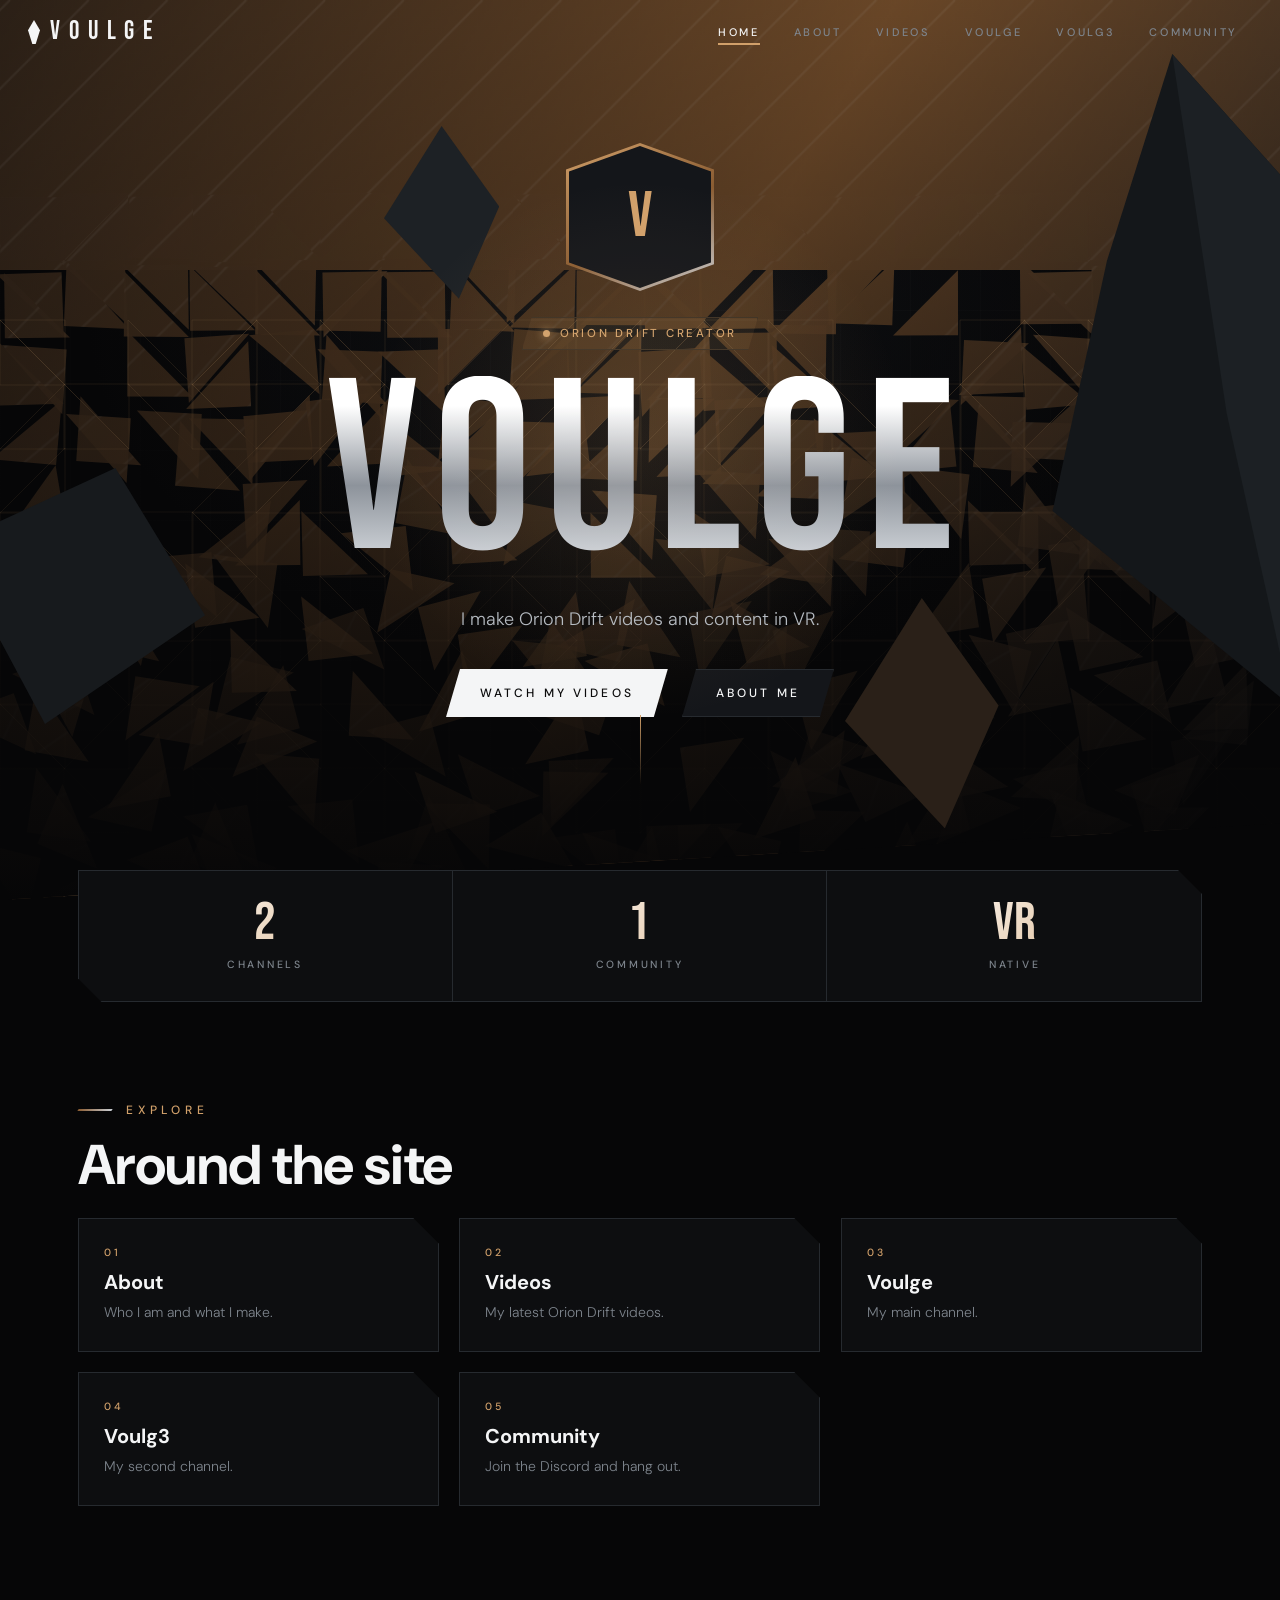
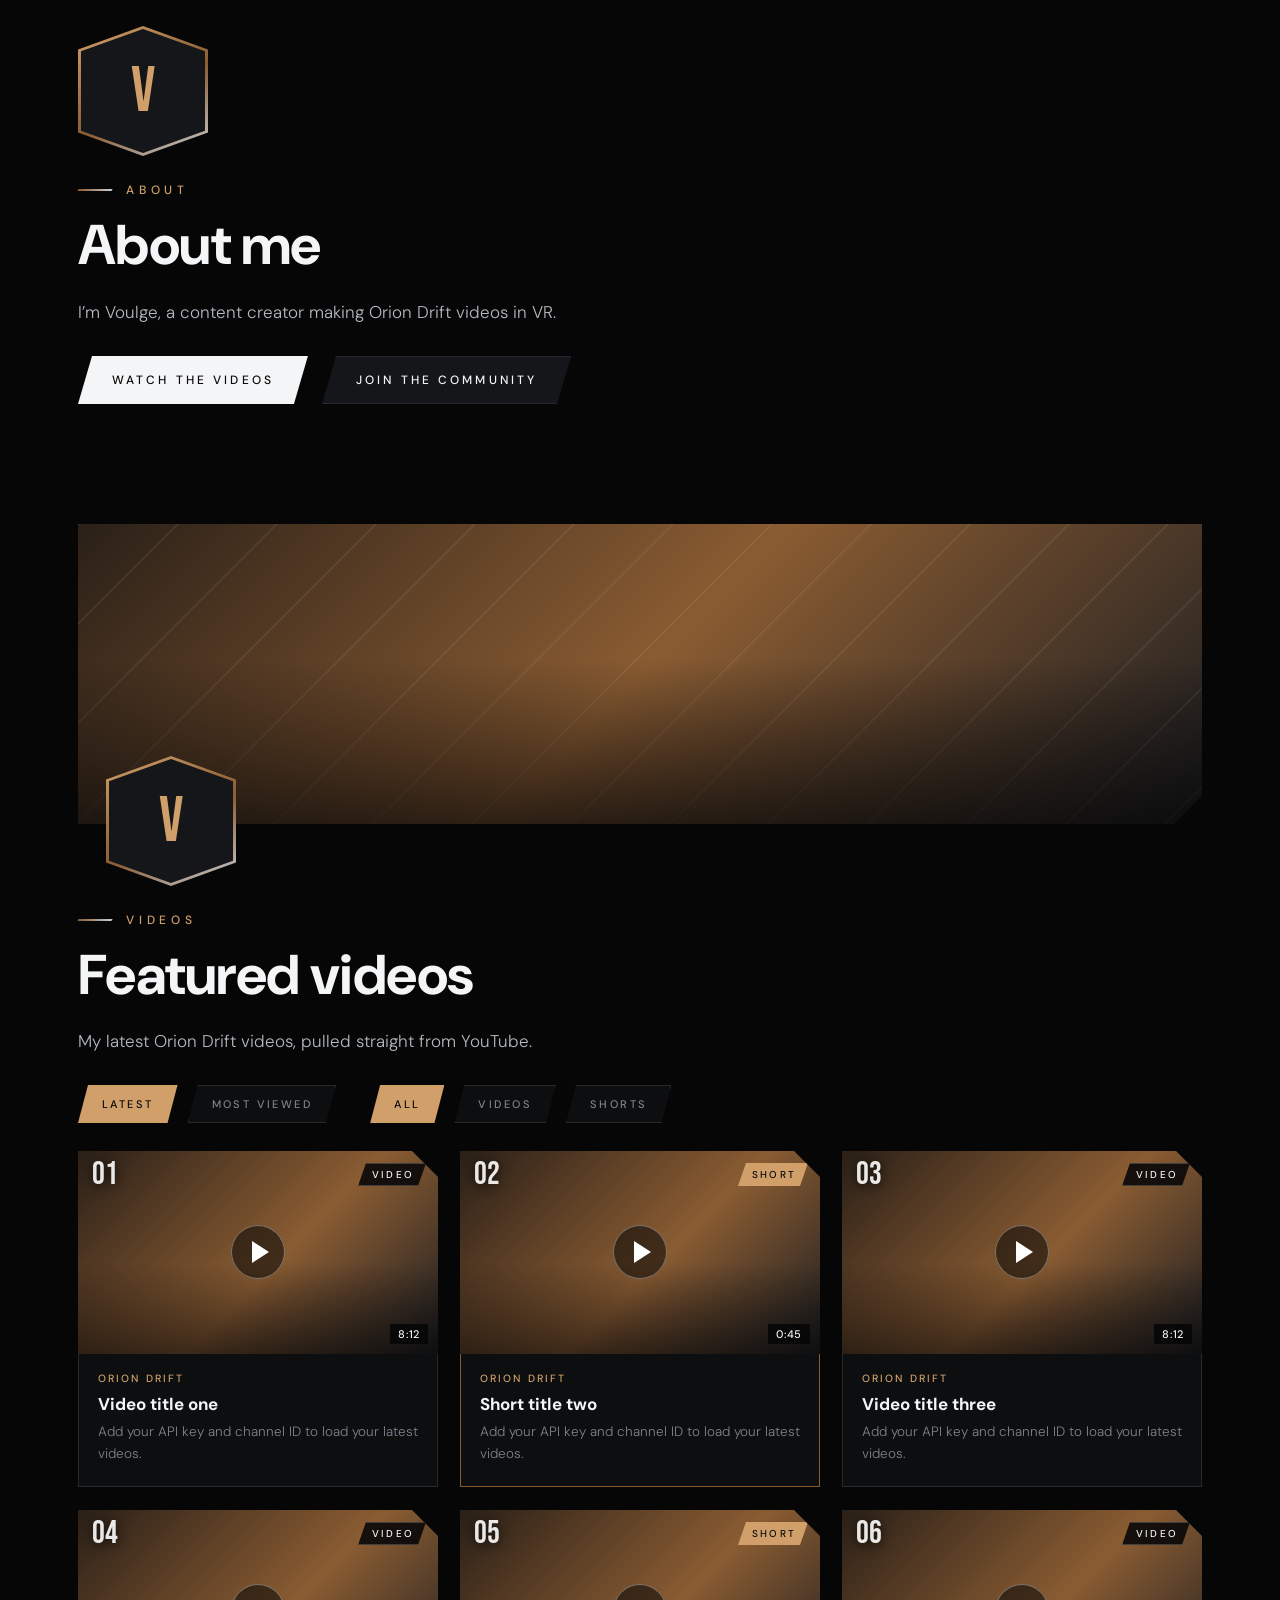
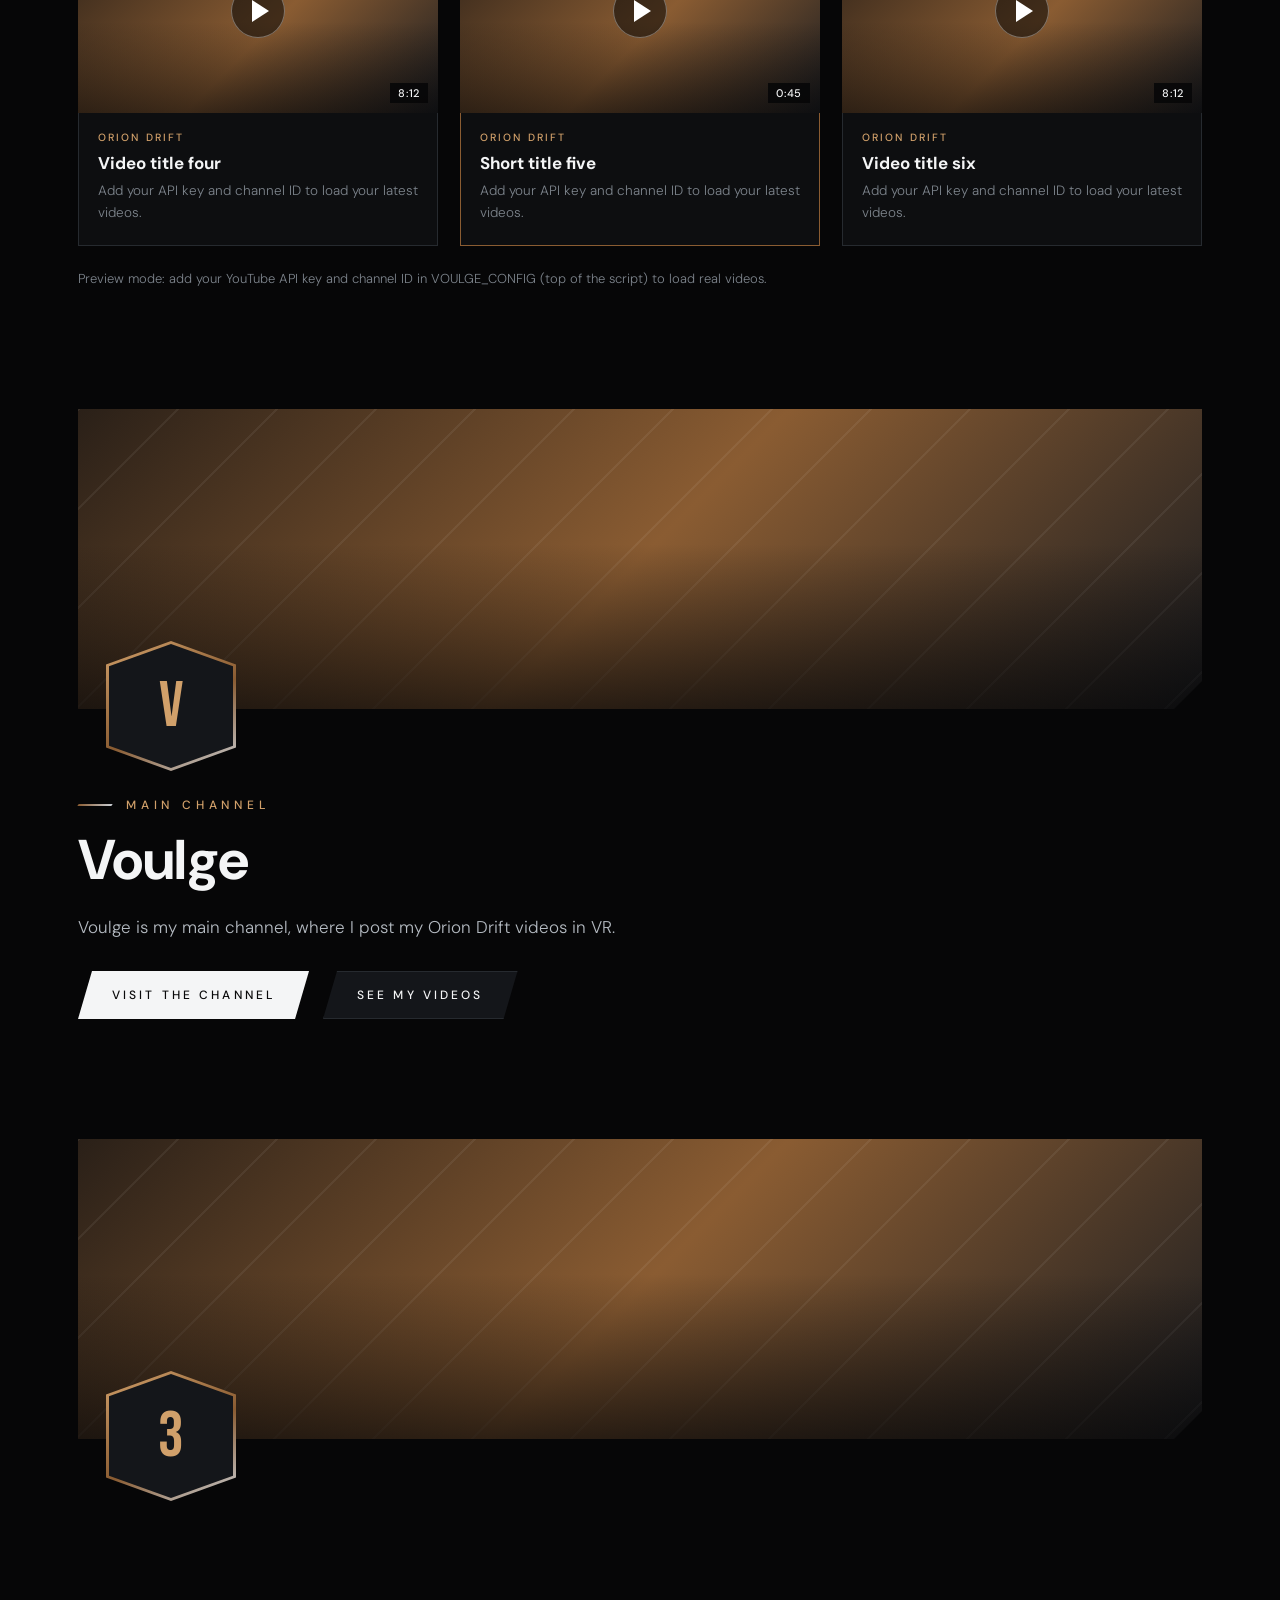
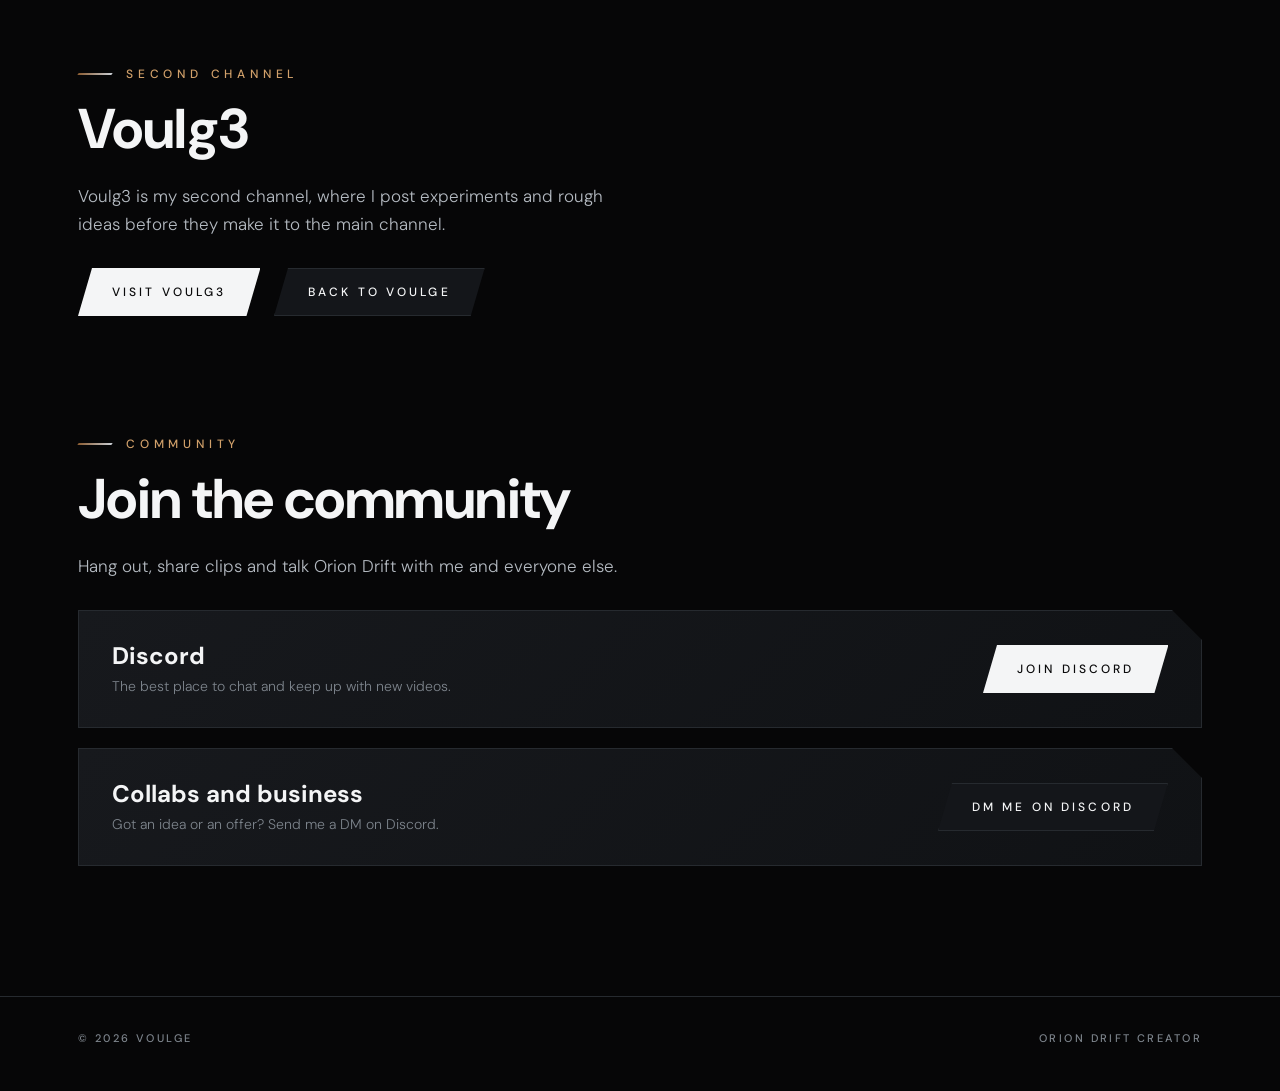
==== index.html @ fe5c870f "Update CSS and JS file versions in index.html" ====
<!DOCTYPE html>
<html lang="en">
<head>
<meta charset="utf-8">
<meta name="viewport" content="width=device-width, initial-scale=1, viewport-fit=cover">
<title>VOULGE</title>
<link rel="icon" type="image/png" href="assets/favicon.png">
<link rel="apple-touch-icon" href="assets/favicon.png">
<meta name="color-scheme" content="dark">
<script>document.documentElement.className+=" js";setTimeout(function(){if(!window.VOULGE_READY)document.documentElement.className=document.documentElement.className.replace(" js","")},2500)</script>
<link rel="preconnect" href="https://fonts.googleapis.com">
<link rel="stylesheet" href="https://fonts.googleapis.com/css2?family=Bebas+Neue&family=DM+Sans:wght@300;400;500;700&display=swap">
<link rel="stylesheet" href="style.css?v=5">
</head>
<body>
<div id="glow"></div><div id="prog"></div>
<header id="hd">
  <a class="logo" href="#home"><svg viewBox="0 0 14 28"><path d="M7 0 14 12 9 28H5L0 12Z" fill="#f4f5f6"/></svg>VOULGE</a>
  <nav id="nv"><a href="#home">Home</a><a href="#about">About</a><a href="#videos">Videos</a><a href="#voulge">Voulge</a><a href="#voulg3">Voulg3</a><a href="#community">Community</a></nav>
  <button class="mb" id="mn" aria-label="Menu"><i></i><i></i><i></i></button>
</header>

<main>

<!-- 1. HOME -->
<div class="page" id="home">
<section class="hero">
  <div class="bn" id="bn"><canvas id="bnc"></canvas></div>
  <div class="shard sa" data-p="-.35"><svg data-m="22" viewBox="0 0 400 600"><path d="M230 0 400 190 340 600 120 420 170 190Z" fill="#14171a"/><path d="M230 0 400 190 340 600 280 330Z" fill="#1c2024"/></svg></div>
  <div class="shard sb" data-p=".3"><svg data-m="-30" viewBox="0 0 400 400"><path d="M0 120 260 0 400 230 150 400Z" fill="#171a1d"/></svg></div>
  <div class="shard sc2" data-p="-.55"><svg data-m="40" viewBox="0 0 200 300"><path d="M100 0 200 140 130 300 0 160Z" fill="#2a2018"/></svg></div>
  <div class="shard sd" data-p=".5"><svg data-m="-16" viewBox="0 0 200 300"><path d="M100 0 200 140 130 300 0 160Z" fill="#1d2125"/></svg></div>
  <div class="wrap hc" id="hc">
    <div class="pfp"><div class="pi"><b>V</b><img alt="Voulge profile picture"></div></div>
    <div class="tag"><i></i>Orion Drift creator</div>
    <h1 aria-label="Voulge"><span>V</span><span>O</span><span>U</span><span>L</span><span>G</span><span>E</span></h1>
    <p class="hs">I make Orion Drift videos and content in VR.</p>
    <div class="cta"><a class="btn mag" href="#videos">Watch my videos</a><a class="btn g mag" href="#about">About me</a></div>
  </div>
  <div class="cue"></div>
</section>

<div class="wrap">
  <div class="stats rv" id="stats">
    <div><b data-count="2">0</b><span>Channels</span></div>
    <div><b data-count="1">0</b><span>Community</span></div>
    <div><b>VR</b><span>Native</span></div>
  </div>
</div>

<section class="s"><div class="wrap">
  <div class="eb rv">Explore</div>
  <h2 class="rv" style="--d:1">Around the site</h2>
  <div class="go">
    <a class="rv" style="--d:0" href="#about"><small>01</small><h3>About</h3><p>Who I am and what I make.</p></a>
    <a class="rv" style="--d:1" href="#videos"><small>02</small><h3>Videos</h3><p>My latest Orion Drift videos.</p></a>
    <a class="rv" style="--d:2" href="#voulge"><small>03</small><h3>Voulge</h3><p>My main channel.</p></a>
    <a class="rv" style="--d:0" href="#voulg3"><small>04</small><h3>Voulg3</h3><p>My second channel.</p></a>
    <a class="rv" style="--d:1" href="#community"><small>05</small><h3>Community</h3><p>Join the Discord and hang out.</p></a>
  </div>
</div></section>
</div>

<!-- 2. ABOUT -->
<div class="page" id="about">
<section class="s"><div class="wrap">
  <div class="pfp sm rv"><div class="pi"><b>V</b><img alt="Voulge profile picture"></div></div>
  <div class="eb rv">About</div>
  <h2 class="rv" style="--d:1">About me</h2>
  <p class="lead rv" style="--d:2">I’m Voulge, a content creator making Orion Drift videos in VR.</p>
  <div class="btns rv" style="--d:3"><a class="btn mag" href="#videos">Watch the videos</a><a class="btn g mag" href="#community">Join the community</a></div>
</div></section>
</div>

<!-- 3. VIDEOS (YouTube API) -->
<div class="page" id="videos">
<section class="s"><div class="wrap">
  <div class="chb rv" data-k="bannerVideos"><img alt="Videos banner"></div>
  <div class="pfp sm chp rv" data-k="pfpVideos"><div class="pi"><b>V</b><img alt="Voulge profile picture"></div></div>
  <div class="eb rv">Videos</div>
  <h2 class="rv" style="--d:1">Featured videos</h2>
  <p class="lead rv" style="--d:2">My latest Orion Drift videos, pulled straight from YouTube.</p>
  <div class="chips rv" style="--d:3">
    <div class="cg"><button class="chip on" data-s="latest">Latest</button><button class="chip" data-s="popular">Most viewed</button></div>
    <div class="cg"><button class="chip on" data-t="all">All</button><button class="chip" data-t="video">Videos</button><button class="chip" data-t="short">Shorts</button></div>
  </div>
  <div class="grid" id="vg"></div>
  <p class="note" id="vn"></p>
</div></section>
</div>

<!-- 4. VOULGE (main channel) -->
<div class="page" id="voulge">
<section class="s"><div class="wrap">
  <div class="chb rv" data-k="bannerVoulge"><img alt="Voulge channel banner"></div>
  <div class="pfp sm chp rv" data-k="pfpVoulge"><div class="pi"><b>V</b><img alt="Voulge profile picture"></div></div>
  <div class="eb rv">Main channel</div>
  <h2 class="rv" style="--d:1">Voulge</h2>
  <p class="lead rv" style="--d:2">Voulge is my main channel, where I post my Orion Drift videos in VR.</p>
  <div class="btns rv" style="--d:3"><a class="btn mag" href="#" target="_blank" rel="noopener">Visit the channel</a><a class="btn g mag" href="#videos">See my videos</a></div>
</div></section>
</div>

<!-- 5. VOULG3 (second channel) -->
<div class="page" id="voulg3">
<section class="s"><div class="wrap">
  <div class="chb rv" data-k="bannerVoulg3"><img alt="Voulg3 channel banner"></div>
  <div class="pfp sm chp rv" data-k="pfpVoulg3"><div class="pi"><b>3</b><img alt="Voulg3 profile picture"></div></div>
  <div class="b3w"><div class="b3" id="b3" aria-hidden="true">VOULG<em>3</em></div></div>
  <div class="eb rv">Second channel</div>
  <h2 class="rv" style="--d:1">Voulg3</h2>
  <p class="lead rv" style="--d:2">Voulg3 is my second channel, where I post experiments and rough ideas before they make it to the main channel.</p>
  <div class="btns rv" style="--d:3"><a class="btn mag" href="#" target="_blank" rel="noopener">Visit Voulg3</a><a class="btn g mag" href="#voulge">Back to Voulge</a></div>
</div></section>
</div>

<!-- 6. COMMUNITY -->
<div class="page" id="community">
<section class="s"><div class="wrap">
  <div class="eb rv">Community</div>
  <h2 class="rv" style="--d:1">Join the community</h2>
  <p class="lead rv" style="--d:2">Hang out, share clips and talk Orion Drift with me and everyone else.</p>
  <div class="dc rv" style="--d:3"><div><h3>Discord</h3><p>The best place to chat and keep up with new videos.</p></div><div class="links"><a class="btn mag" href="#" target="_blank" rel="noopener">Join Discord</a></div></div>
  <div class="dc rv" style="--d:4"><div><h3>Collabs and business</h3><p>Got an idea or an offer? Send me a DM on Discord.</p></div><div class="links"><a class="btn g mag" href="#" target="_blank" rel="noopener">DM me on Discord</a></div></div>
</div></section>
</div>

</main>

<footer><div class="wrap"><span>© 2026 Voulge</span><span>Orion Drift creator</span></div></footer>

<script src="script.js?v=5"></script>
</body>
</html>
---- style.css ----
:root{color-scheme:dark;--bg:#060607;--bg2:#0d0e10;--bg3:#14161a;--line:#262a2f;--ink:#f4f5f6;--dim:#b4bac1;--mute:#7d848c;--br:#d1a06a;--br2:#8a5c32;--sv:#c9ced4;
--h:'Bebas Neue','Impact','Arial Narrow',sans-serif;--b:'DM Sans',system-ui,-apple-system,'Segoe UI',sans-serif;--e:cubic-bezier(.77,0,.18,1);
padding-top:env(safe-area-inset-top,0px);padding-bottom:env(safe-area-inset-bottom,0px);box-sizing:border-box}
*{box-sizing:border-box;margin:0;padding:0}
html{height:100%;scroll-behavior:smooth;scroll-padding-top:70px}
body{background:var(--bg);color:var(--ink);font:300 16px/1.65 var(--b);overflow-x:hidden;min-height:100%}
a{color:inherit;text-decoration:none}
img,canvas{-webkit-user-drag:none;user-select:none;-webkit-user-select:none;-webkit-touch-callout:none}
img{pointer-events:none}
.wrap{max-width:1180px;margin:0 auto;padding:0 28px;position:relative;z-index:2}
#glow{position:fixed;left:0;top:0;width:560px;height:560px;margin:-280px 0 0 -280px;border-radius:50%;background:radial-gradient(circle,rgba(209,160,106,.13),transparent 68%);pointer-events:none;z-index:60;mix-blend-mode:screen}
#prog{position:fixed;top:env(safe-area-inset-top,0px);left:0;right:0;height:3px;z-index:90;background:linear-gradient(90deg,var(--br2),var(--br),var(--sv));transform:scaleX(0);transform-origin:left}
/* header */
header{position:fixed;top:env(safe-area-inset-top,0px);left:0;right:0;z-index:80;height:64px;display:flex;align-items:center;justify-content:space-between;padding:0 28px;transition:background .4s,backdrop-filter .4s,border-color .4s;border-bottom:1px solid transparent}
header.sc{background:rgba(6,6,7,.86);backdrop-filter:blur(14px);border-color:var(--line)}
.logo{font:400 26px var(--h);letter-spacing:.34em;display:flex;align-items:center;gap:10px}
.logo svg{width:12px;height:26px}
nav{display:flex;gap:6px}
nav a{font:500 11px var(--b);letter-spacing:.24em;text-transform:uppercase;color:var(--mute);padding:10px 14px;position:relative;transition:color .3s}
nav a::after{content:"";position:absolute;left:14px;right:14px;bottom:4px;height:2px;background:var(--br);transform:scaleX(0);transform-origin:right;transition:transform .5s var(--e)}
nav a:hover,nav a.on{color:var(--ink)}nav a.on::after,nav a:hover::after{transform:scaleX(1);transform-origin:left}
.mb{display:none;background:none;border:0;width:44px;height:44px;cursor:pointer;position:relative}
.mb i{position:absolute;left:11px;right:11px;height:2px;background:var(--ink)}
.mb i:nth-child(1){top:16px}.mb i:nth-child(2){top:21px}.mb i:nth-child(3){top:26px}
.btn{display:inline-block;font:500 12px var(--b);letter-spacing:.26em;text-transform:uppercase;padding:16px 34px;clip-path:polygon(14px 0,100% 0,calc(100% - 14px) 100%,0 100%);background:var(--ink);color:#0a0a0b;transition:background .35s,transform .2s;will-change:transform}
.btn:hover{background:var(--br)}.btn.g{background:var(--bg3);color:var(--ink);box-shadow:inset 0 0 0 1px var(--line)}.btn.g:hover{background:#23272c}
/* pages */
.page{display:block}
/* reveal */
.rv{transition:opacity .35s ease-out,transform .45s cubic-bezier(.2,.7,.2,1);will-change:transform}
.js .rv{opacity:0}
.rv.dn{transform:translateY(40px) skewY(1deg)}.rv.up{transform:translateY(-40px) skewY(-1deg)}
.rv.in{opacity:1;transform:none;transition-delay:calc(var(--d,0)*.04s)}
/* hero */
.hero{min-height:100vh;display:flex;align-items:center;position:relative;overflow:hidden;padding:110px 0 150px;clip-path:polygon(0 0,100% 0,100% calc(100% - 6vw),0 100%);background:radial-gradient(60% 55% at 50% 35%,#16181c,transparent 72%),var(--bg)}
.hero::before{content:"";position:absolute;inset:-20% 0;background:linear-gradient(rgba(255,255,255,.03) 1px,transparent 1px) 0 0/70px 70px,linear-gradient(90deg,rgba(255,255,255,.03) 1px,transparent 1px) 0 0/70px 70px;-webkit-mask:radial-gradient(70% 70% at 50% 40%,#000,transparent);mask:radial-gradient(70% 70% at 50% 40%,#000,transparent)}
/* banner: shards that break apart and fade toward the bottom */
.bn{position:absolute;inset:0;pointer-events:none;z-index:0}
.bn canvas{width:100%;height:100%;display:block}
.bn::after{content:"";position:absolute;inset:0;background:linear-gradient(rgba(6,6,7,.25),rgba(6,6,7,.55) 55%,var(--bg))}
/* profile picture */
.pfp{width:148px;height:148px;margin:0 auto 26px;padding:3px;background:linear-gradient(150deg,var(--br),var(--br2) 55%,var(--sv));clip-path:polygon(50% 0,100% 18%,100% 82%,50% 100%,0 82%,0 18%)}
.pfp.sm{width:130px;height:130px;margin:0 0 26px}
.pi{width:100%;height:100%;position:relative;display:grid;place-items:center;background:var(--bg3);clip-path:polygon(50% 0,100% 18%,100% 82%,50% 100%,0 82%,0 18%)}
.pi b{font:400 64px var(--h);color:var(--br)}
.pi img{position:absolute;inset:0;width:100%;height:100%;object-fit:cover;display:none}
.pfp.on b{display:none}.pfp.on img{display:block}
.shard{position:absolute;pointer-events:none}.shard svg{width:100%;display:block;will-change:transform;transition:transform .25s ease-out}
.sa{width:34vw;right:-6vw;top:6%}.sb{width:20vw;left:-4vw;top:52%}.sc2{width:12vw;right:22vw;bottom:8%}.sd{width:9vw;left:30vw;top:14%}
.hc{text-align:center}
.tag{display:inline-flex;align-items:center;gap:10px;border:1px solid #3a2f23;background:rgba(209,160,106,.08);color:var(--br);font:500 11.5px var(--b);letter-spacing:.24em;text-transform:uppercase;padding:8px 20px;clip-path:polygon(10px 0,100% 0,calc(100% - 10px) 100%,0 100%);margin-bottom:26px}
.tag i{width:7px;height:7px;background:var(--br);border-radius:50%;box-shadow:0 0 10px var(--br);animation:pl 1.6s infinite}
@keyframes pl{50%{opacity:.35;transform:scale(.6)}}
h1{font:400 clamp(80px,19vw,280px)/.82 var(--h);display:flex;justify-content:center;letter-spacing:.06em;margin-right:-.06em}
h1 span{display:inline-block;background:linear-gradient(180deg,#fff 15%,#8d939b 55%,#dfe3e7);-webkit-background-clip:text;background-clip:text;color:transparent;clip-path:inset(0 0 100% 0);transform:translateY(60px) skewX(-8deg);animation:sl 1.1s var(--e) forwards;cursor:default;transition:filter .3s,translate .4s var(--e)}
h1 span:hover{translate:0 -14px;filter:drop-shadow(0 0 22px rgba(209,160,106,.6))}
h1 span:nth-child(1){animation-delay:.2s}h1 span:nth-child(2){animation-delay:.3s}h1 span:nth-child(3){animation-delay:.4s}h1 span:nth-child(4){animation-delay:.5s}h1 span:nth-child(5){animation-delay:.6s}h1 span:nth-child(6){animation-delay:.7s}
@keyframes sl{to{clip-path:inset(-10% 0 -10% 0);transform:none}}
.hs{color:var(--dim);font-size:18px;max-width:480px;margin:30px auto 34px;opacity:0;animation:fi 1s 1.1s var(--e) forwards}
.cta{display:flex;gap:14px;justify-content:center;flex-wrap:wrap;opacity:0;animation:fi 1s 1.3s var(--e) forwards}
@keyframes fi{to{opacity:1}}
.cue{position:absolute;left:50%;bottom:9vw;width:1px;height:70px;background:linear-gradient(var(--br),transparent);transform-origin:top;animation:cue 2s var(--e) infinite;z-index:3}
@keyframes cue{0%{transform:scaleY(0)}60%{transform:scaleY(1)}100%{transform:scaleY(1);opacity:0}}
/* stats */
.stats{display:grid;grid-template-columns:repeat(3,1fr);margin-top:-30px;background:var(--bg2);box-shadow:inset 0 0 0 1px var(--line);clip-path:polygon(0 0,calc(100% - 24px) 0,100% 24px,100% 100%,24px 100%,0 calc(100% - 24px))}
.stats div{padding:26px 16px;text-align:center;border-right:1px solid var(--line)}.stats div:last-child{border:0}
.stats b{display:block;font:400 54px/1 var(--h);background:linear-gradient(130deg,#fff 20%,var(--br));-webkit-background-clip:text;background-clip:text;color:transparent}
.stats span{font:500 10.5px var(--b);letter-spacing:.26em;text-transform:uppercase;color:var(--mute)}
section.s{padding:100px 0 20px;position:relative}
.eb{font:500 12px var(--b);letter-spacing:.4em;text-transform:uppercase;color:var(--br);display:flex;align-items:center;gap:14px;margin-bottom:16px}
.eb::before{content:"";width:34px;height:2px;background:linear-gradient(90deg,var(--br2),var(--sv));transform:skewX(-35deg)}
h2{font:700 clamp(34px,5vw,56px)/1.1 var(--b);letter-spacing:-.01em;margin-bottom:22px}
.lead{color:var(--dim);max-width:560px;margin-bottom:30px;font-size:17px}
.two{display:grid;grid-template-columns:1fr 1fr;gap:70px;align-items:center}
/* home page cards */
.go{display:grid;grid-template-columns:repeat(3,1fr);gap:20px;margin-top:10px}
.go a{display:block;padding:28px 26px;background:var(--bg2);box-shadow:inset 0 0 0 1px var(--line);clip-path:polygon(0 0,calc(100% - 26px) 0,100% 26px,100% 100%,0 100%);transition:box-shadow .4s,background .4s,transform .3s var(--e)}
.go a:hover{box-shadow:inset 0 0 0 1px var(--br2);background:var(--bg3);transform:translateY(-4px)}
.go h3{font:700 20px var(--b);margin-bottom:6px}.go p{font-size:14px;color:var(--mute)}
.go small{display:block;font:500 10.5px var(--b);letter-spacing:.24em;text-transform:uppercase;color:var(--br);margin-bottom:10px}
/* videos (YouTube) */
.chips{display:flex;gap:14px 34px;flex-wrap:wrap;margin-bottom:28px}
.cg{display:flex;gap:10px;flex-wrap:wrap}
.chip{font:500 11px var(--b);letter-spacing:.22em;text-transform:uppercase;padding:12px 24px;border:0;cursor:pointer;background:var(--bg2);color:var(--mute);box-shadow:inset 0 0 0 1px var(--line);clip-path:polygon(10px 0,100% 0,calc(100% - 10px) 100%,0 100%);transition:background .3s,color .3s}
.chip:hover{color:var(--ink)}.chip.on{background:var(--br);color:#0a0a0b;box-shadow:none}
.grid{display:grid;grid-template-columns:repeat(3,1fr);gap:22px}
.card{display:block;position:relative;background:var(--bg2);box-shadow:inset 0 0 0 1px var(--line);clip-path:polygon(0 0,calc(100% - 26px) 0,100% 26px,100% 100%,0 100%);transition:box-shadow .4s,transform .25s ease-out;will-change:transform}
.card::before{content:"";position:absolute;inset:0;z-index:2;pointer-events:none;opacity:0;transition:opacity .3s;background:radial-gradient(circle at var(--mx,50%) var(--my,50%),rgba(209,160,106,.16),transparent 55%)}
.card:hover{box-shadow:inset 0 0 0 1px var(--br2)}.card:hover::before{opacity:1}
.rk{position:absolute;top:8px;left:14px;z-index:3;font:400 32px/1 var(--h);color:rgba(255,255,255,.9);text-shadow:0 2px 12px rgba(0,0,0,.8)}
.th{position:relative;aspect-ratio:16/9;overflow:hidden;background:linear-gradient(135deg,#2a2018,#8a5c32 55%,#1a1c20)}
.th img{position:absolute;inset:0;width:100%;height:100%;object-fit:cover;transition:transform .6s var(--e)}
.card:hover .th img{transform:scale(1.06)}
.card.sh{box-shadow:inset 0 0 0 1px var(--br2)}
.th::after{content:"";position:absolute;inset:0;background:linear-gradient(transparent 55%,rgba(6,6,7,.6));pointer-events:none}
.tp{position:absolute;right:12px;top:12px;z-index:3;font:500 10px var(--b);letter-spacing:.22em;text-transform:uppercase;padding:5px 12px 5px 14px;clip-path:polygon(8px 0,100% 0,calc(100% - 8px) 100%,0 100%)}
.tp.v{background:rgba(6,6,7,.88);color:var(--ink);box-shadow:inset 0 0 0 1px rgba(255,255,255,.2)}
.tp.s{background:var(--br);color:#0a0a0b}
.pl2{z-index:2;position:absolute;left:50%;top:50%;width:54px;height:54px;margin:-27px 0 0 -27px;border-radius:50%;background:rgba(6,6,7,.55);box-shadow:inset 0 0 0 1px rgba(255,255,255,.35);transition:background .3s,transform .3s}
.pl2::after{content:"";position:absolute;left:21px;top:16px;border:11px solid transparent;border-left:17px solid #fff;border-right:0}
.card:hover .pl2{background:var(--br);transform:scale(1.1)}
.du{position:absolute;right:10px;bottom:10px;z-index:3;background:rgba(6,6,7,.88);font:500 11px var(--b);letter-spacing:.06em;padding:3px 8px}
.cb{padding:18px 20px 22px}
.nt{display:block;font:500 10.5px var(--b);letter-spacing:.2em;text-transform:uppercase;color:var(--br);margin-bottom:8px}
.cb h3{font:700 17px/1.3 var(--b);margin-bottom:6px;display:-webkit-box;-webkit-line-clamp:2;-webkit-box-orient:vertical;overflow:hidden}
.cb p{font-size:13.5px;color:var(--mute);display:-webkit-box;-webkit-line-clamp:2;-webkit-box-orient:vertical;overflow:hidden}
.note{margin-top:22px;color:var(--mute);font-size:13px}
/* channel page banners + profile pictures */
.chb{position:relative;height:clamp(150px,26vw,300px);overflow:hidden;background:linear-gradient(135deg,#2a2018,#8a5c32 50%,#1a1c20);clip-path:polygon(0 0,100% 0,100% calc(100% - 28px),calc(100% - 28px) 100%,0 100%)}
.chb::before{content:"";position:absolute;inset:0;background:repeating-linear-gradient(135deg,rgba(255,255,255,.06) 0 2px,transparent 2px 70px)}
.chb img{position:absolute;inset:0;width:100%;height:100%;object-fit:cover;display:none}
.chb.on img{display:block}.chb.on::before{display:none}
.chb::after{content:"";position:absolute;inset:0;background:linear-gradient(transparent 45%,rgba(6,6,7,.7))}
.pfp.chp{margin:-68px 0 26px 28px;position:relative;z-index:3}
/* voulg3 */
.b3w{overflow:hidden;margin:-6px 0 4px}
.b3{font:400 clamp(70px,13vw,190px)/.85 var(--h);color:rgba(244,245,246,.12);-webkit-text-stroke:2px #c9ced4;white-space:nowrap;will-change:transform}
.b3 em{font-style:normal;color:var(--br);-webkit-text-stroke:0}
.btns{display:flex;gap:14px;flex-wrap:wrap}
/* community */
.dc{display:flex;align-items:center;justify-content:space-between;gap:20px;flex-wrap:wrap;padding:30px 34px;background:linear-gradient(135deg,#17191d,#101215);box-shadow:inset 0 0 0 1px var(--line);clip-path:polygon(0 0,calc(100% - 30px) 0,100% 30px,100% 100%,0 100%);margin-top:20px}
.dc h3{font:700 24px var(--b);margin-bottom:4px}.dc p{color:var(--mute);font-size:14px}
.links{display:flex;gap:14px;flex-wrap:wrap}
footer{margin-top:110px;border-top:1px solid var(--line);padding:34px 0 46px;color:var(--mute);font:500 11px var(--b);letter-spacing:.22em;text-transform:uppercase}
footer .wrap{display:flex;justify-content:space-between;gap:14px;flex-wrap:wrap}
@media(max-width:860px){
  .mb{display:block}
  nav{display:none;position:fixed;top:calc(64px + env(safe-area-inset-top,0px));left:0;right:0;flex-direction:column;gap:0;background:rgba(6,6,7,.96);backdrop-filter:blur(14px);padding:10px 20px 20px;border-bottom:1px solid var(--line)}
  nav.open{display:flex}
  nav a{padding:14px 8px;font-size:12px}nav a::after{display:none}
  .two,.grid,.go{grid-template-columns:1fr}.stats{grid-template-columns:1fr}.stats div{border-right:0;border-bottom:1px solid var(--line)}.cue{display:none}#glow{display:none}.pfp{width:120px;height:120px}}
@media(prefers-reduced-motion:reduce){*{animation:none!important;transition:none!important}h1 span,.hs,.cta,.rv{opacity:1!important;clip-path:none!important;transform:none!important}}
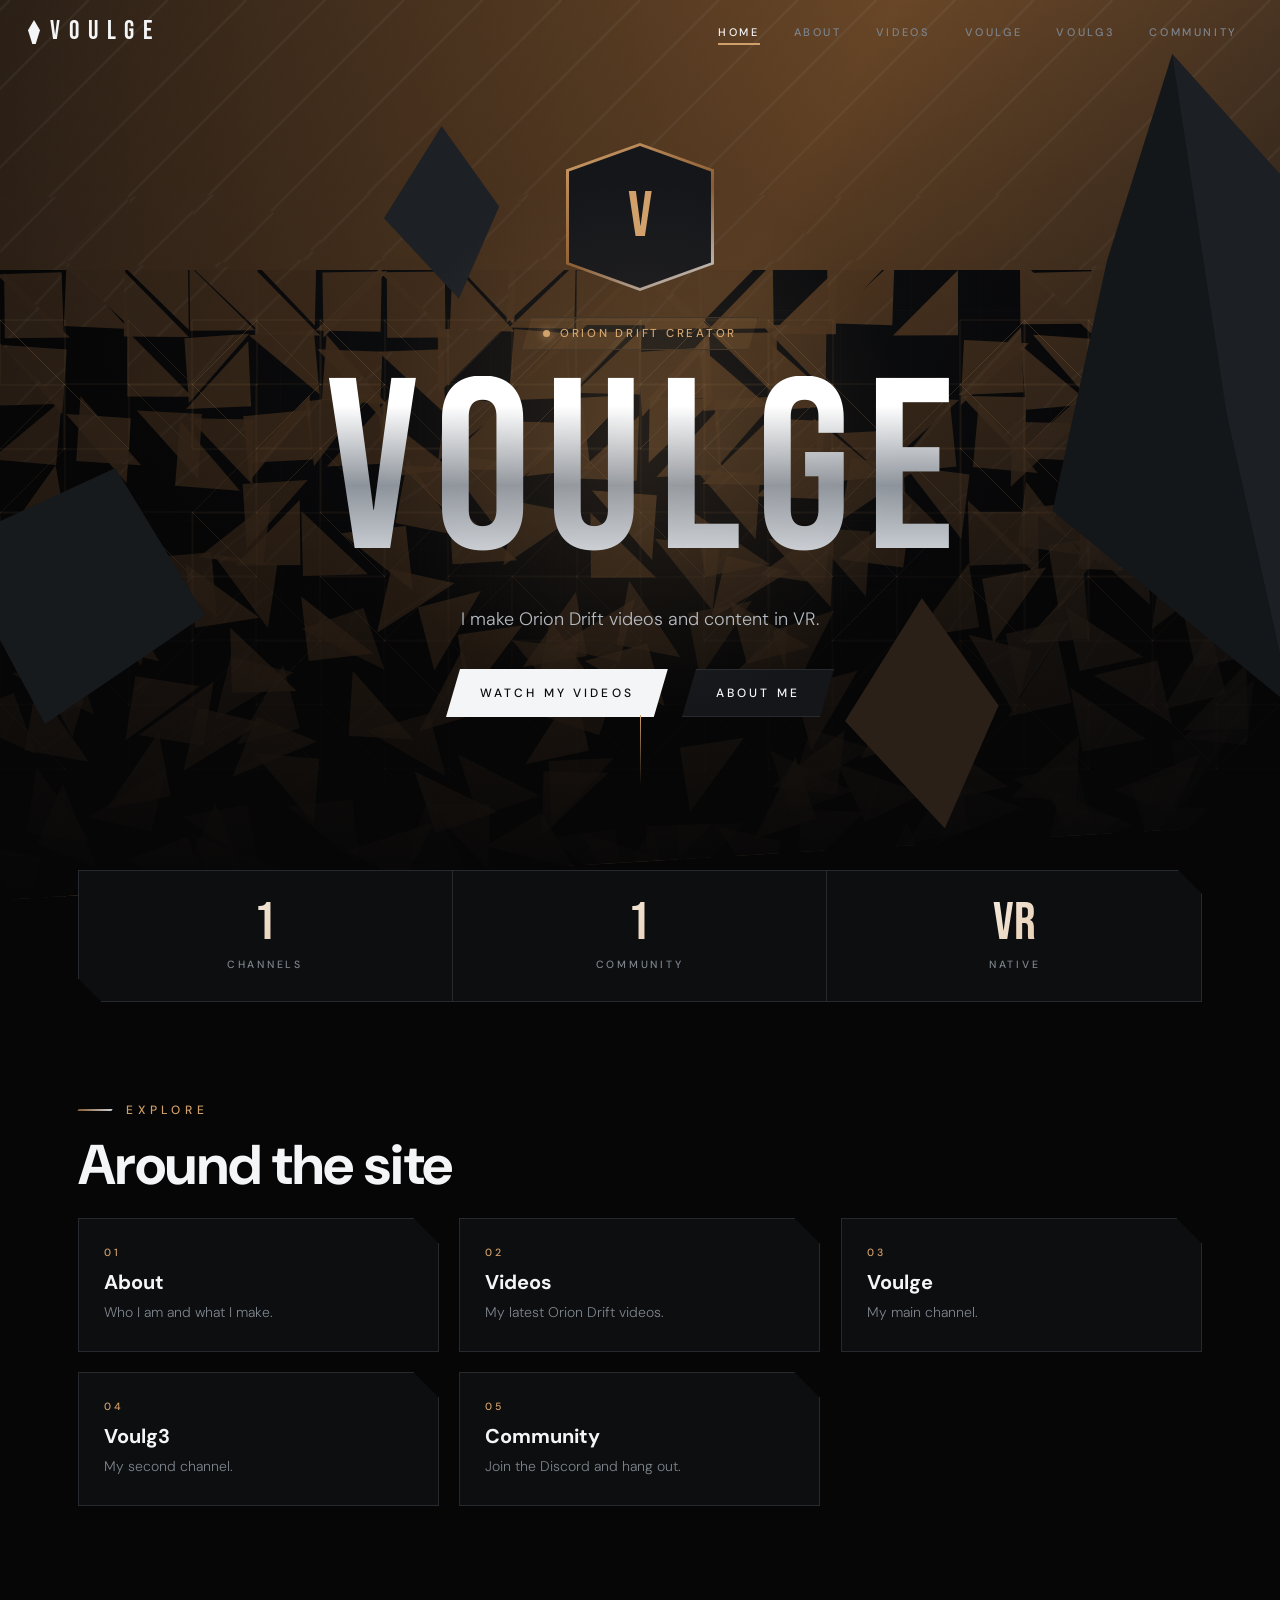
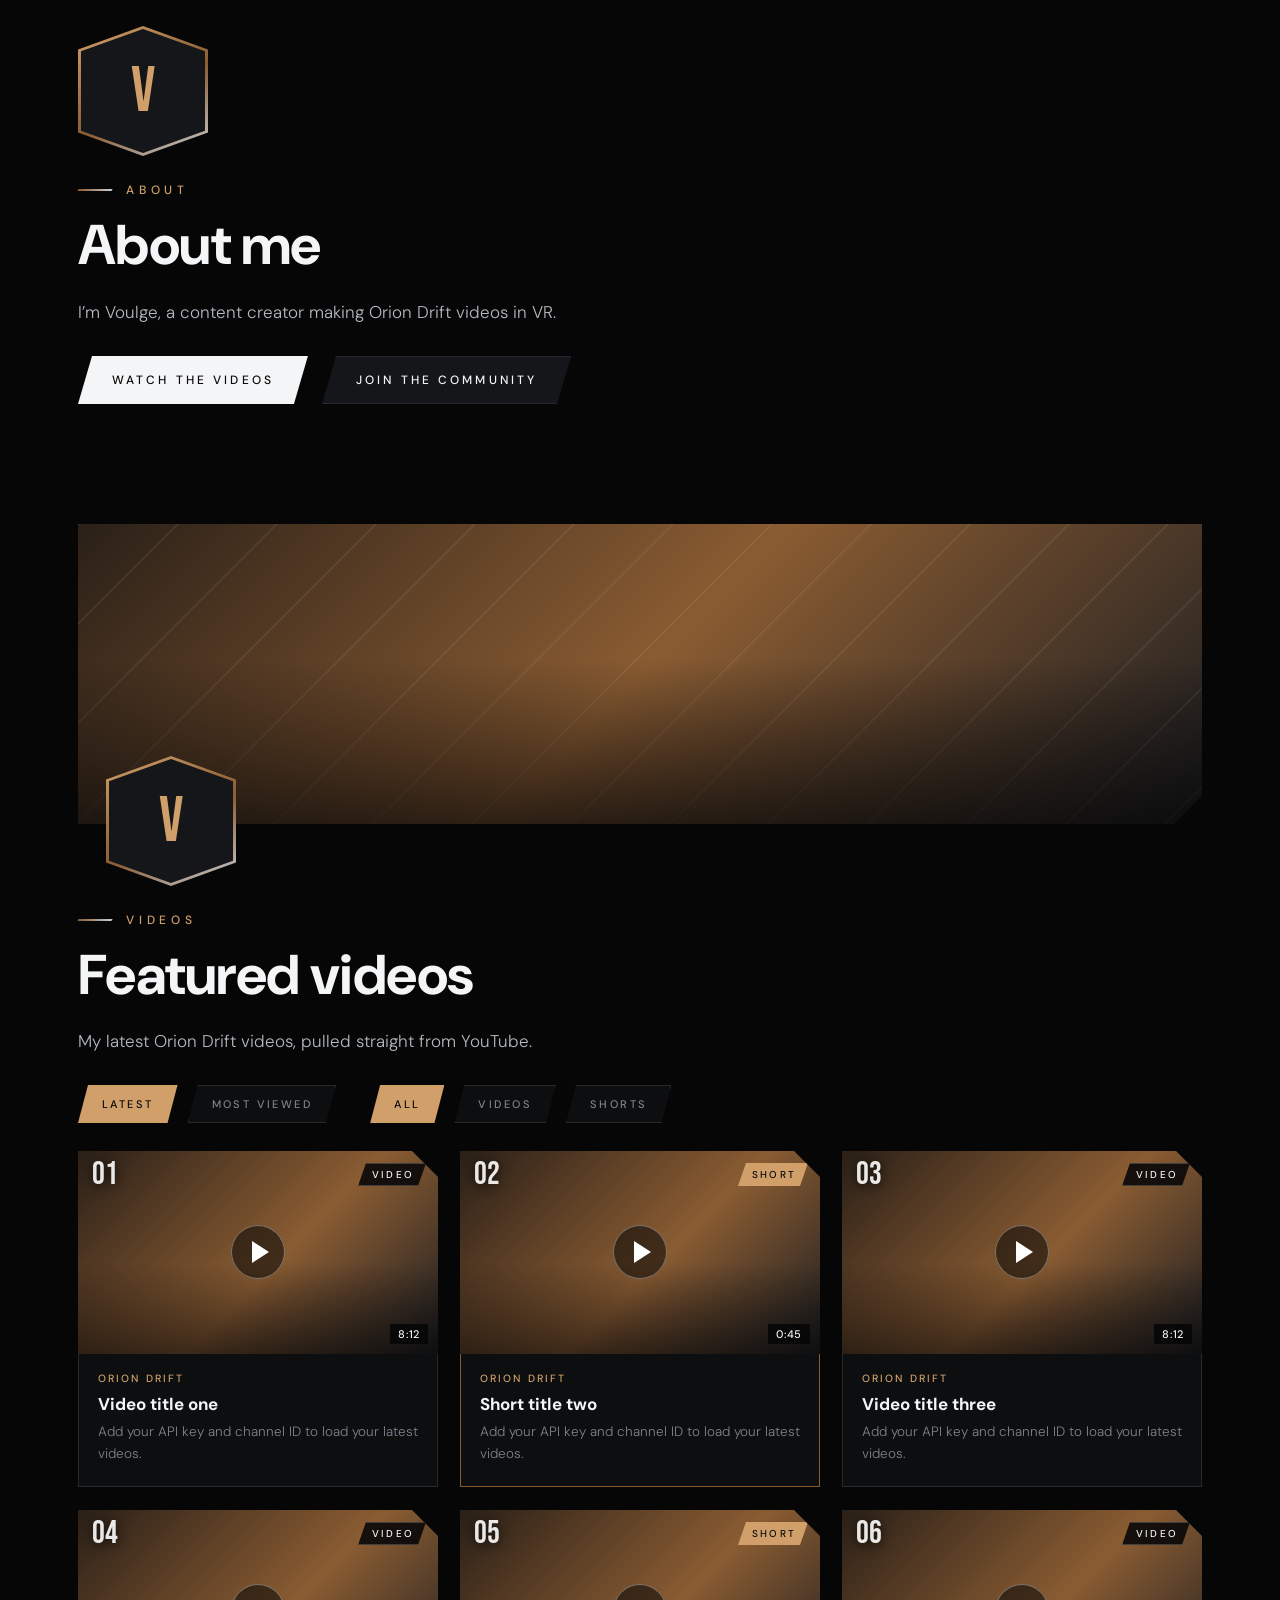
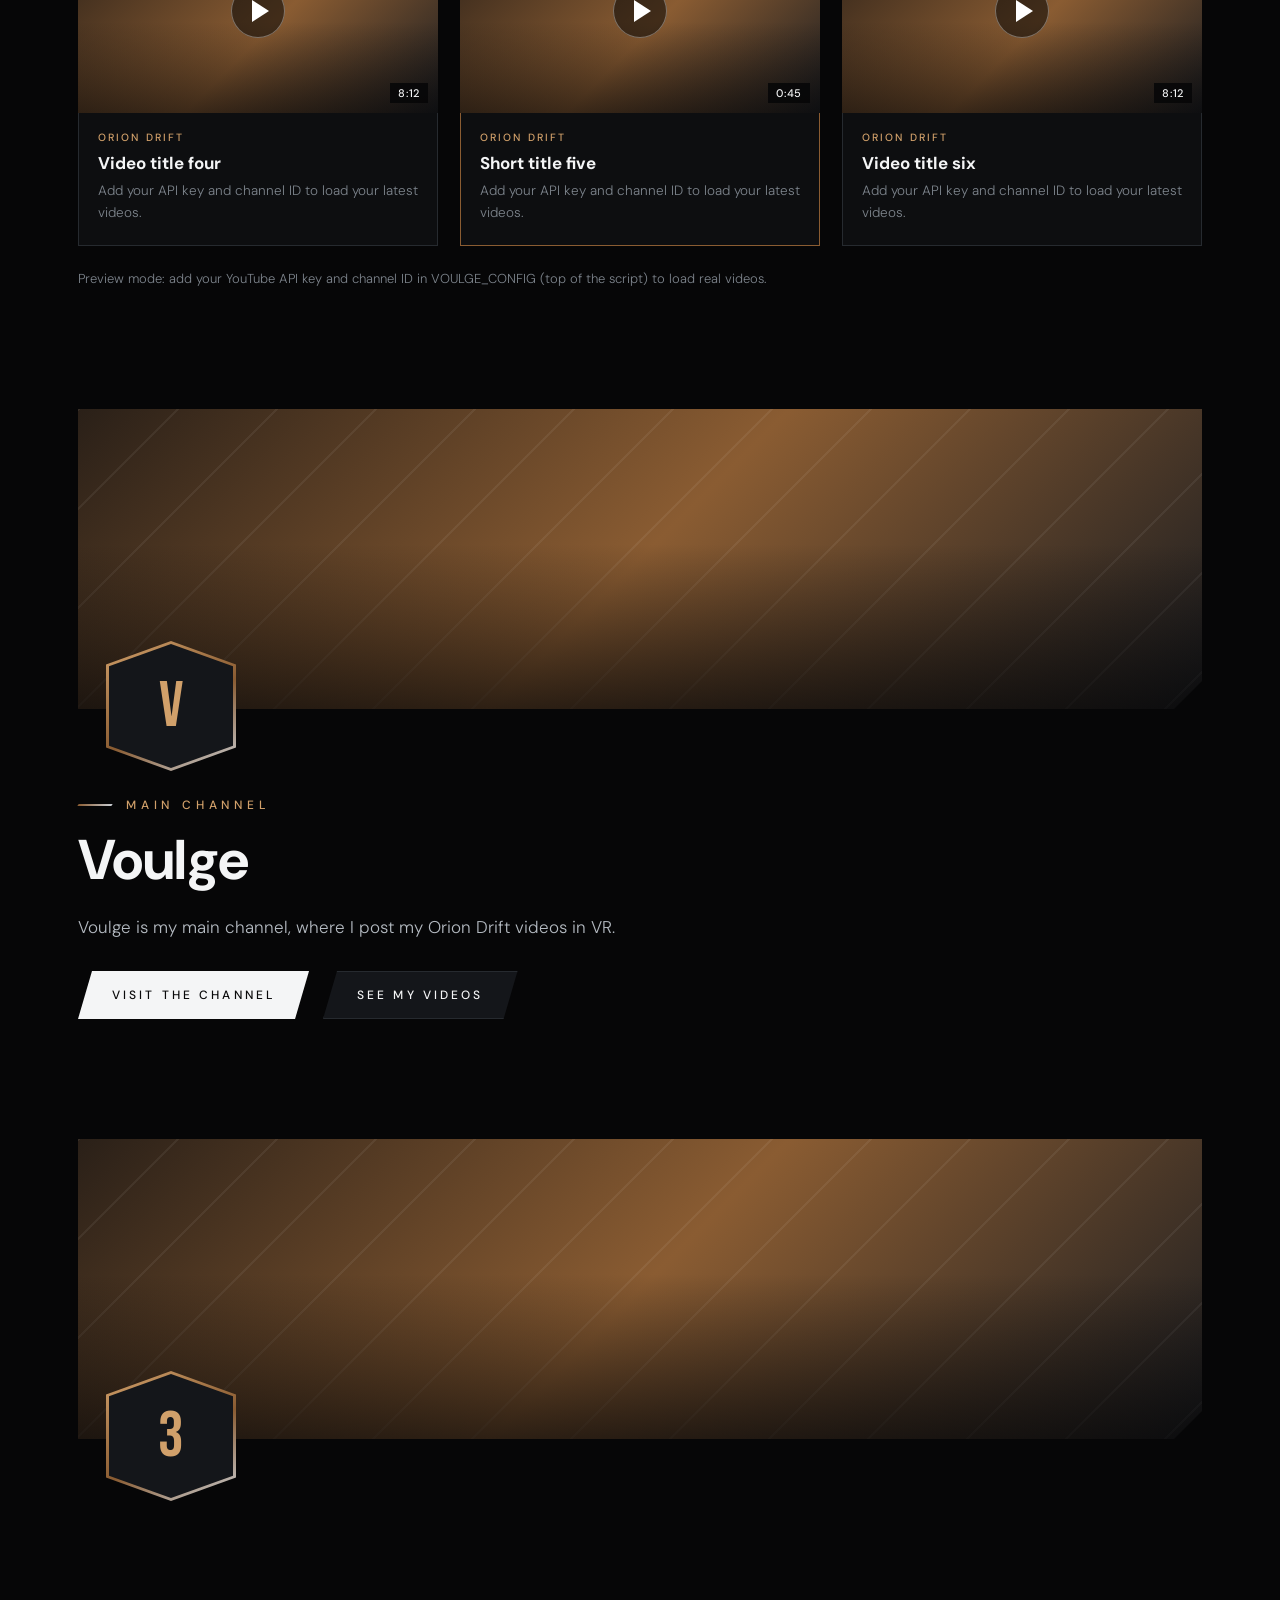
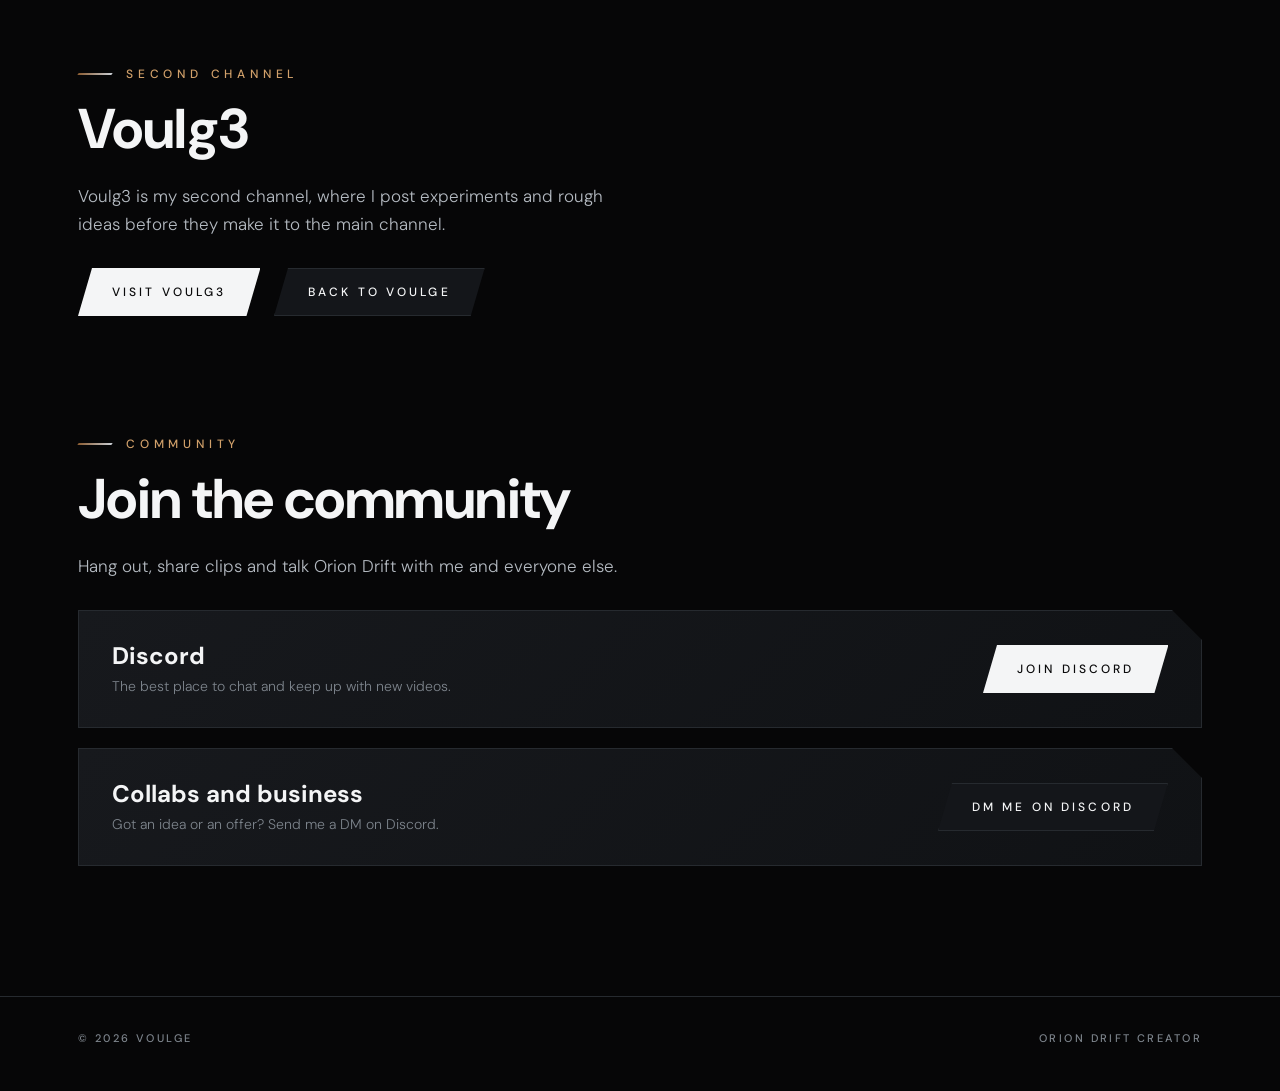
==== commit fcaa04d9: "Update stylesheet and script version in index.html" ====
--- a/index.html
+++ b/index.html
@@ -10,7 +10,7 @@
 <script>document.documentElement.className+=" js";setTimeout(function(){if(!window.VOULGE_READY)document.documentElement.className=document.documentElement.className.replace(" js","")},2500)</script>
 <link rel="preconnect" href="https://fonts.googleapis.com">
 <link rel="stylesheet" href="https://fonts.googleapis.com/css2?family=Bebas+Neue&family=DM+Sans:wght@300;400;500;700&display=swap">
-<link rel="stylesheet" href="style.css?v=5">
+<link rel="stylesheet" href="style.css?v=6">
 </head>
 <body>
 <div id="glow"></div><div id="prog"></div>
@@ -129,6 +129,6 @@
 
 <footer><div class="wrap"><span>© 2026 Voulge</span><span>Orion Drift creator</span></div></footer>
 
-<script src="script.js?v=5"></script>
+<script src="script.js?v=6"></script>
 </body>
 </html>
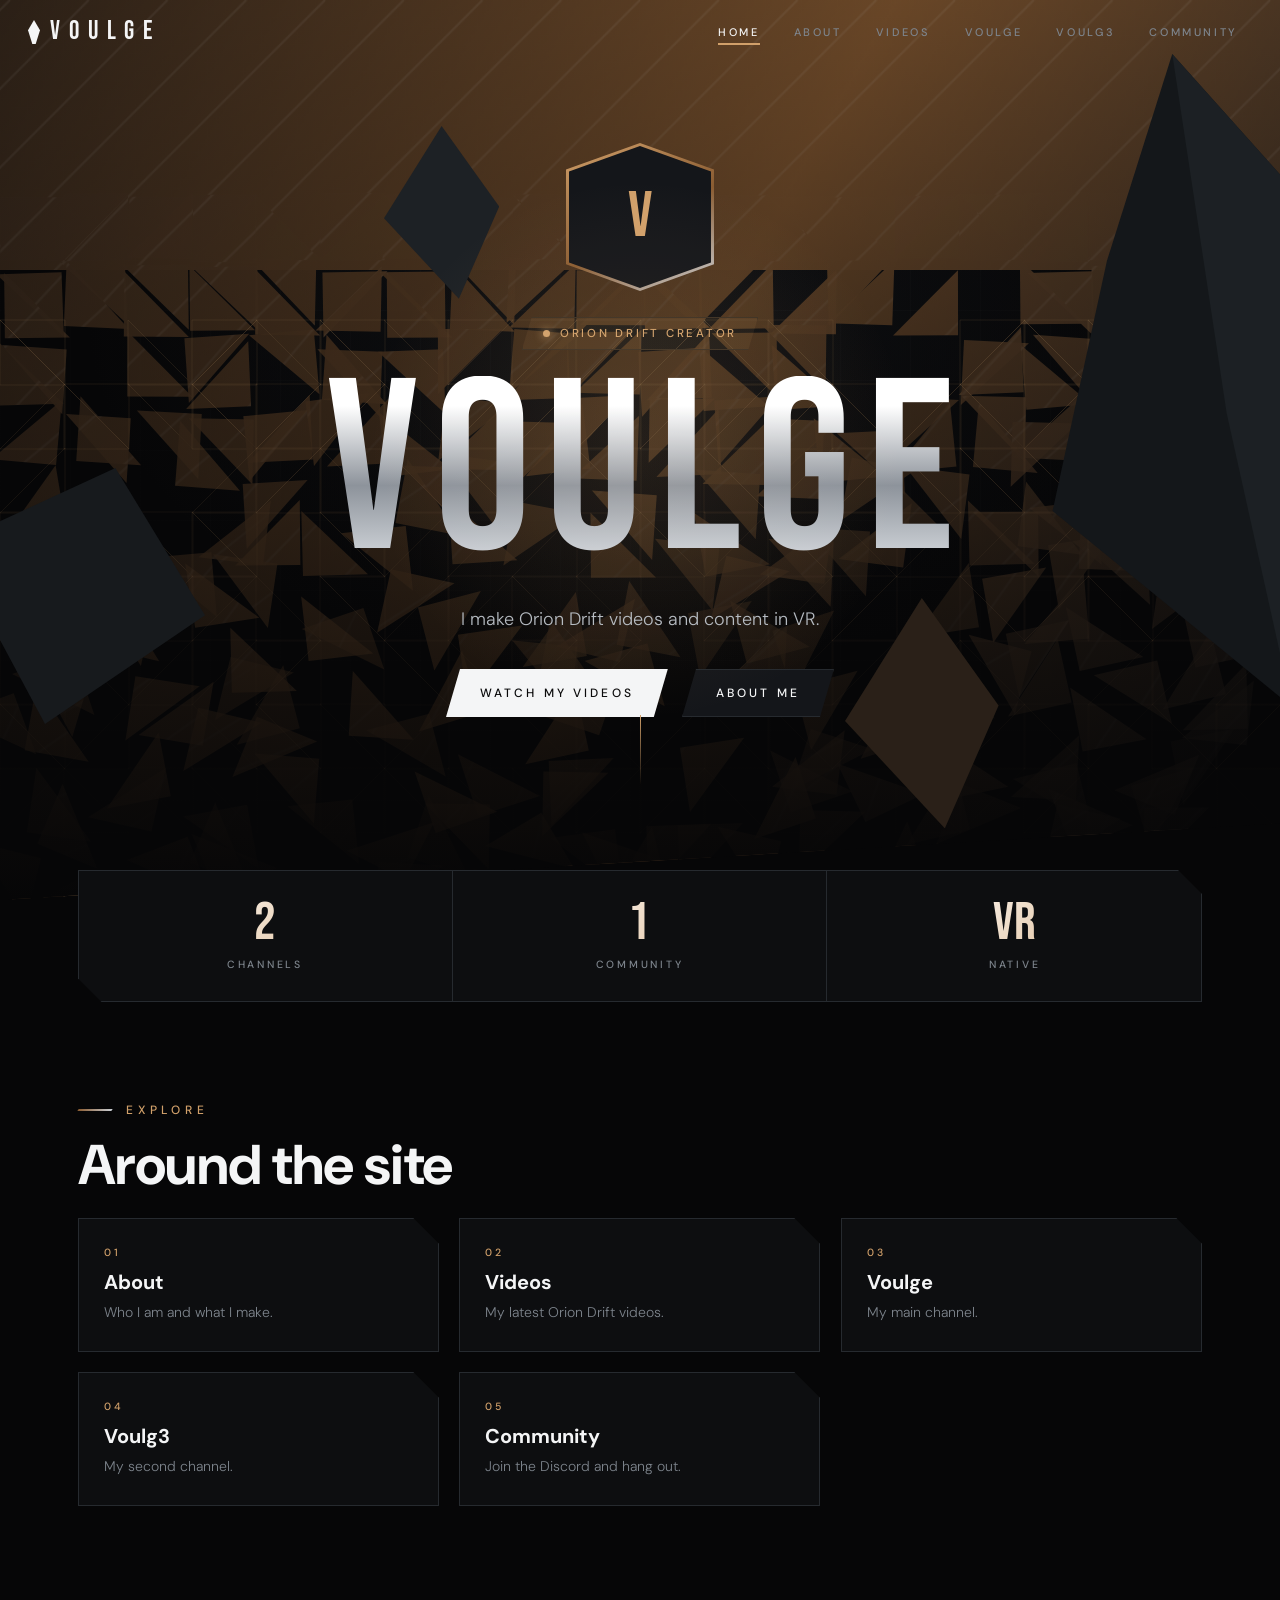
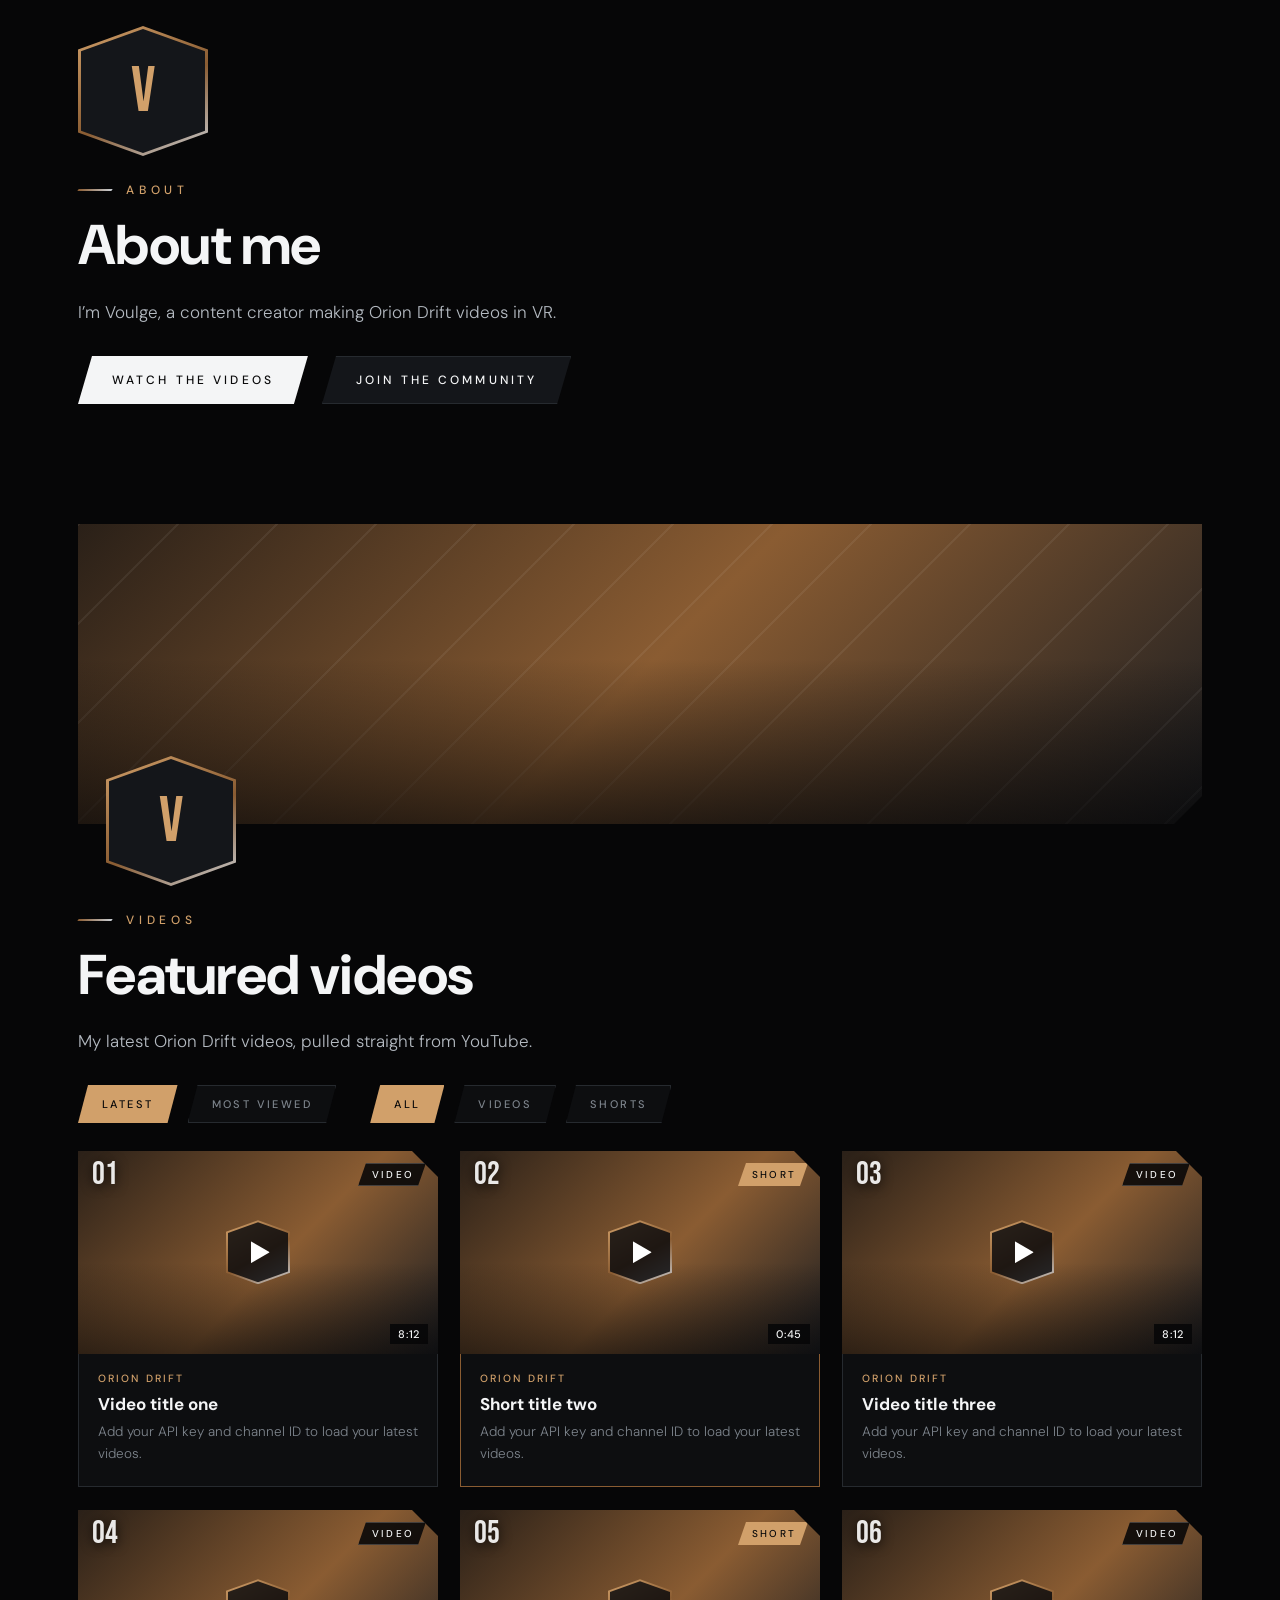
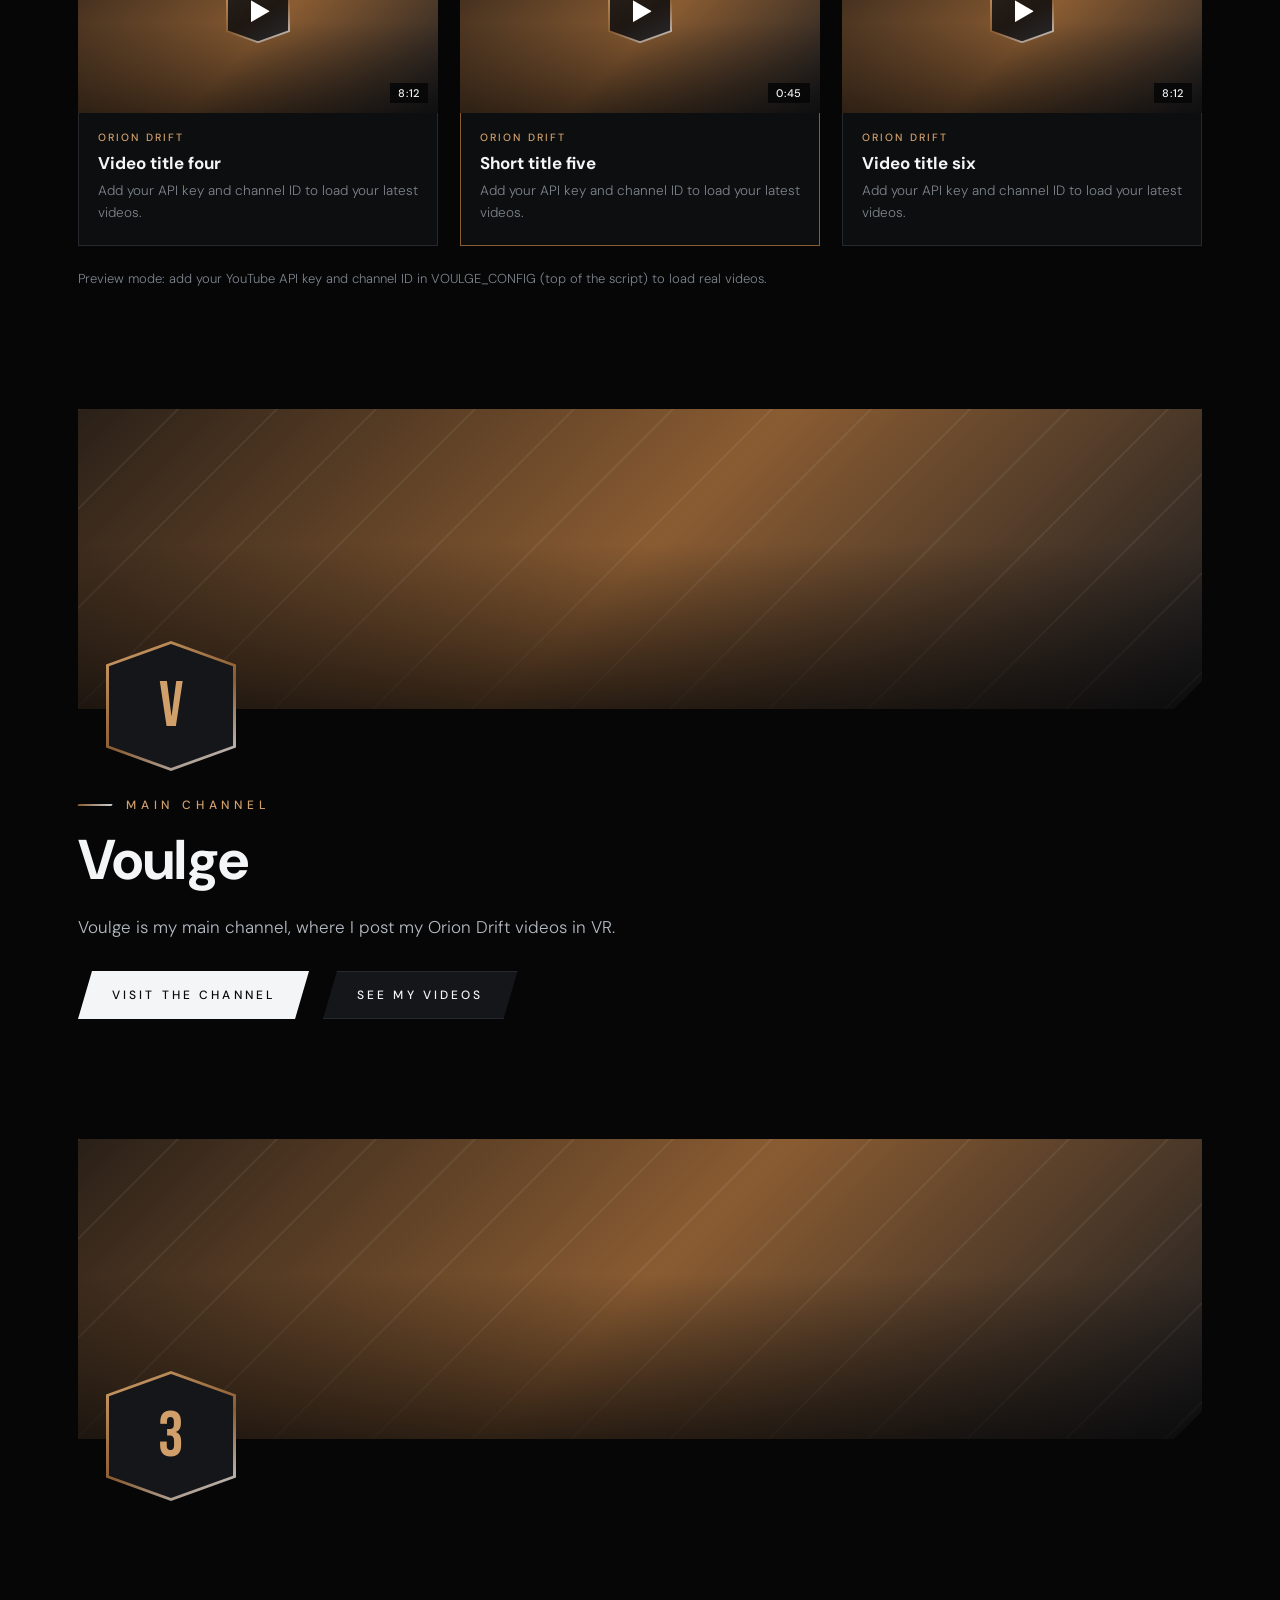
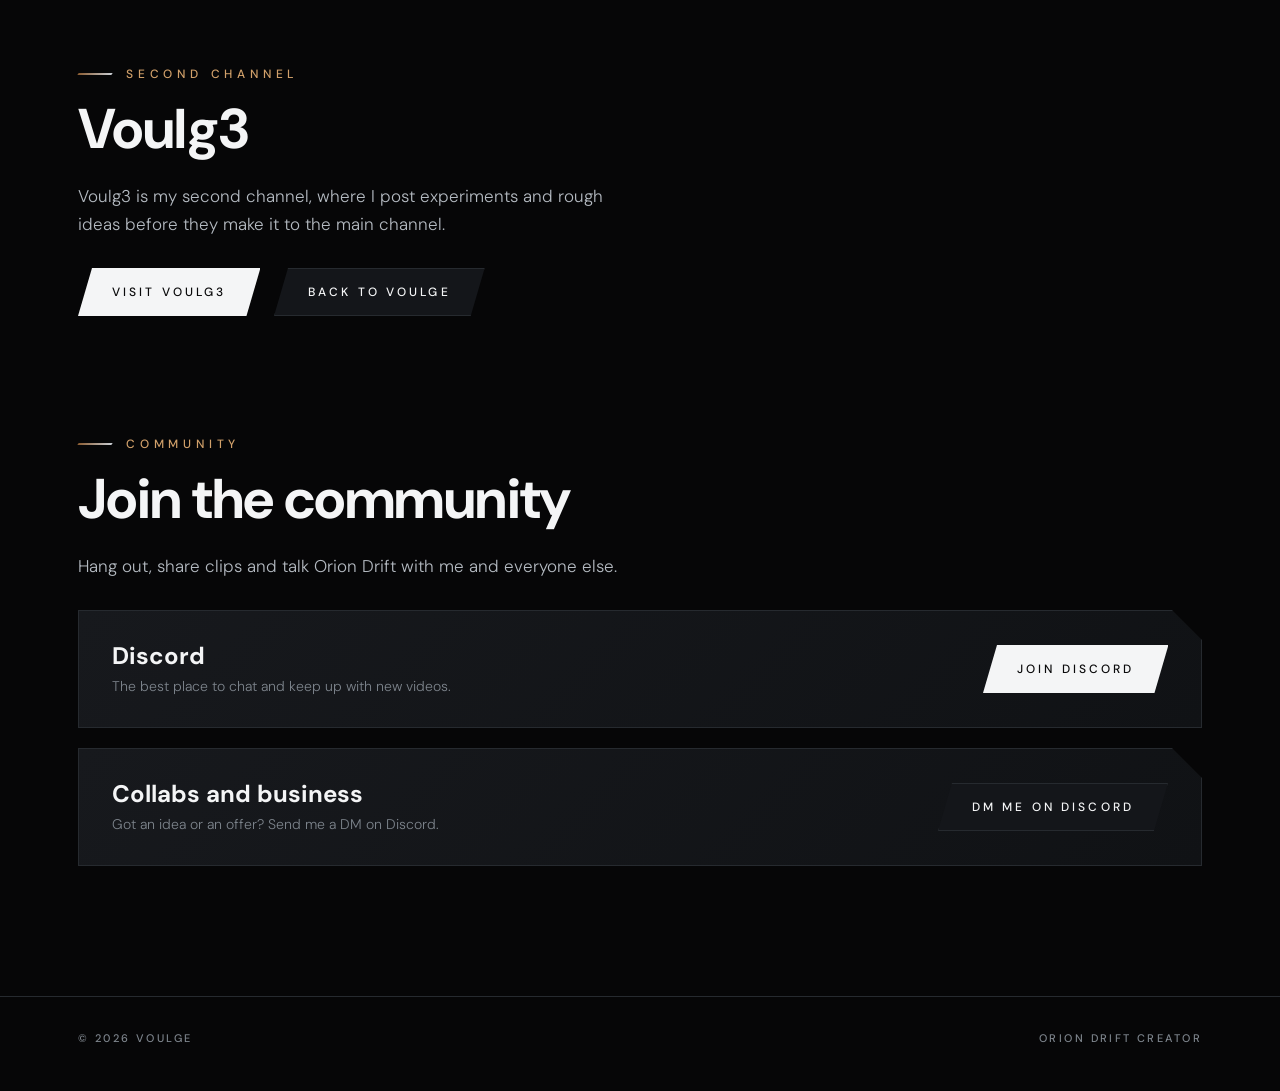
==== commit 471f2638: "Update channel links and script version in index.html Updated links to YouTube channels and Discord " ====
--- a/index.html
+++ b/index.html
@@ -10,7 +10,7 @@
 <script>document.documentElement.className+=" js";setTimeout(function(){if(!window.VOULGE_READY)document.documentElement.className=document.documentElement.className.replace(" js","")},2500)</script>
 <link rel="preconnect" href="https://fonts.googleapis.com">
 <link rel="stylesheet" href="https://fonts.googleapis.com/css2?family=Bebas+Neue&family=DM+Sans:wght@300;400;500;700&display=swap">
-<link rel="stylesheet" href="style.css?v=6">
+<link rel="stylesheet" href="style.css?v=8">
 </head>
 <body>
 <div id="glow"></div><div id="prog"></div>
@@ -97,7 +97,7 @@
   <div class="eb rv">Main channel</div>
   <h2 class="rv" style="--d:1">Voulge</h2>
   <p class="lead rv" style="--d:2">Voulge is my main channel, where I post my Orion Drift videos in VR.</p>
-  <div class="btns rv" style="--d:3"><a class="btn mag" href="#" target="_blank" rel="noopener">Visit the channel</a><a class="btn g mag" href="#videos">See my videos</a></div>
+  <div class="btns rv" style="--d:3"><a class="btn mag" href="https://www.youtube.com/@Voulge" target="_blank" rel="noopener">Visit the channel</a><a class="btn g mag" href="#videos">See my videos</a></div>
 </div></section>
 </div>
 
@@ -110,7 +110,7 @@
   <div class="eb rv">Second channel</div>
   <h2 class="rv" style="--d:1">Voulg3</h2>
   <p class="lead rv" style="--d:2">Voulg3 is my second channel, where I post experiments and rough ideas before they make it to the main channel.</p>
-  <div class="btns rv" style="--d:3"><a class="btn mag" href="#" target="_blank" rel="noopener">Visit Voulg3</a><a class="btn g mag" href="#voulge">Back to Voulge</a></div>
+  <div class="btns rv" style="--d:3"><a class="btn mag" href="https://www.youtube.com/@Voulg3" target="_blank" rel="noopener">Visit Voulg3</a><a class="btn g mag" href="#voulge">Back to Voulge</a></div>
 </div></section>
 </div>
 
@@ -120,8 +120,8 @@
   <div class="eb rv">Community</div>
   <h2 class="rv" style="--d:1">Join the community</h2>
   <p class="lead rv" style="--d:2">Hang out, share clips and talk Orion Drift with me and everyone else.</p>
-  <div class="dc rv" style="--d:3"><div><h3>Discord</h3><p>The best place to chat and keep up with new videos.</p></div><div class="links"><a class="btn mag" href="#" target="_blank" rel="noopener">Join Discord</a></div></div>
-  <div class="dc rv" style="--d:4"><div><h3>Collabs and business</h3><p>Got an idea or an offer? Send me a DM on Discord.</p></div><div class="links"><a class="btn g mag" href="#" target="_blank" rel="noopener">DM me on Discord</a></div></div>
+  <div class="dc rv" style="--d:3"><div><h3>Discord</h3><p>The best place to chat and keep up with new videos.</p></div><div class="links"><a class="btn mag" href="https://discord.gg/CkDYG5kFyK" target="_blank" rel="noopener">Join Discord</a></div></div>
+  <div class="dc rv" style="--d:4"><div><h3>Collabs and business</h3><p>Got an idea or an offer? Send me a DM on Discord.</p></div><div class="links"><a class="btn g mag" href="https://discord.com/users/1284658560591990845" target="_blank" rel="noopener">DM me on Discord</a></div></div>
 </div></section>
 </div>
 
@@ -129,6 +129,6 @@
 
 <footer><div class="wrap"><span>© 2026 Voulge</span><span>Orion Drift creator</span></div></footer>
 
-<script src="script.js?v=6"></script>
+<script src="script.js?v=8"></script>
 </body>
 </html>
--- a/style.css
+++ b/style.css
@@ -96,9 +96,10 @@
 .tp{position:absolute;right:12px;top:12px;z-index:3;font:500 10px var(--b);letter-spacing:.22em;text-transform:uppercase;padding:5px 12px 5px 14px;clip-path:polygon(8px 0,100% 0,calc(100% - 8px) 100%,0 100%)}
 .tp.v{background:rgba(6,6,7,.88);color:var(--ink);box-shadow:inset 0 0 0 1px rgba(255,255,255,.2)}
 .tp.s{background:var(--br);color:#0a0a0b}
-.pl2{z-index:2;position:absolute;left:50%;top:50%;width:54px;height:54px;margin:-27px 0 0 -27px;border-radius:50%;background:rgba(6,6,7,.55);box-shadow:inset 0 0 0 1px rgba(255,255,255,.35);transition:background .3s,transform .3s}
-.pl2::after{content:"";position:absolute;left:21px;top:16px;border:11px solid transparent;border-left:17px solid #fff;border-right:0}
-.card:hover .pl2{background:var(--br);transform:scale(1.1)}
+.pl2{z-index:2;position:absolute;left:50%;top:50%;width:64px;height:64px;margin:-32px 0 0 -32px;background:linear-gradient(150deg,var(--br),var(--br2) 55%,var(--sv));clip-path:polygon(50% 0,100% 18%,100% 82%,50% 100%,0 82%,0 18%);transition:transform .3s var(--e)}
+.pl2::before{content:"";position:absolute;inset:2px;background:rgba(10,10,12,.84);clip-path:polygon(50% 0,100% 18%,100% 82%,50% 100%,0 82%,0 18%);transition:background .3s}
+.pl2::after{content:"";position:absolute;left:50%;top:50%;width:19px;height:22px;transform:translate(-38%,-50%);background:#fff;clip-path:polygon(0 0,100% 50%,0 100%);transition:background .3s}
+.card:hover .pl2{transform:scale(1.1)}.card:hover .pl2::before{background:var(--br)}.card:hover .pl2::after{background:#0a0a0b}
 .du{position:absolute;right:10px;bottom:10px;z-index:3;background:rgba(6,6,7,.88);font:500 11px var(--b);letter-spacing:.06em;padding:3px 8px}
 .cb{padding:18px 20px 22px}
 .nt{display:block;font:500 10.5px var(--b);letter-spacing:.2em;text-transform:uppercase;color:var(--br);margin-bottom:8px}
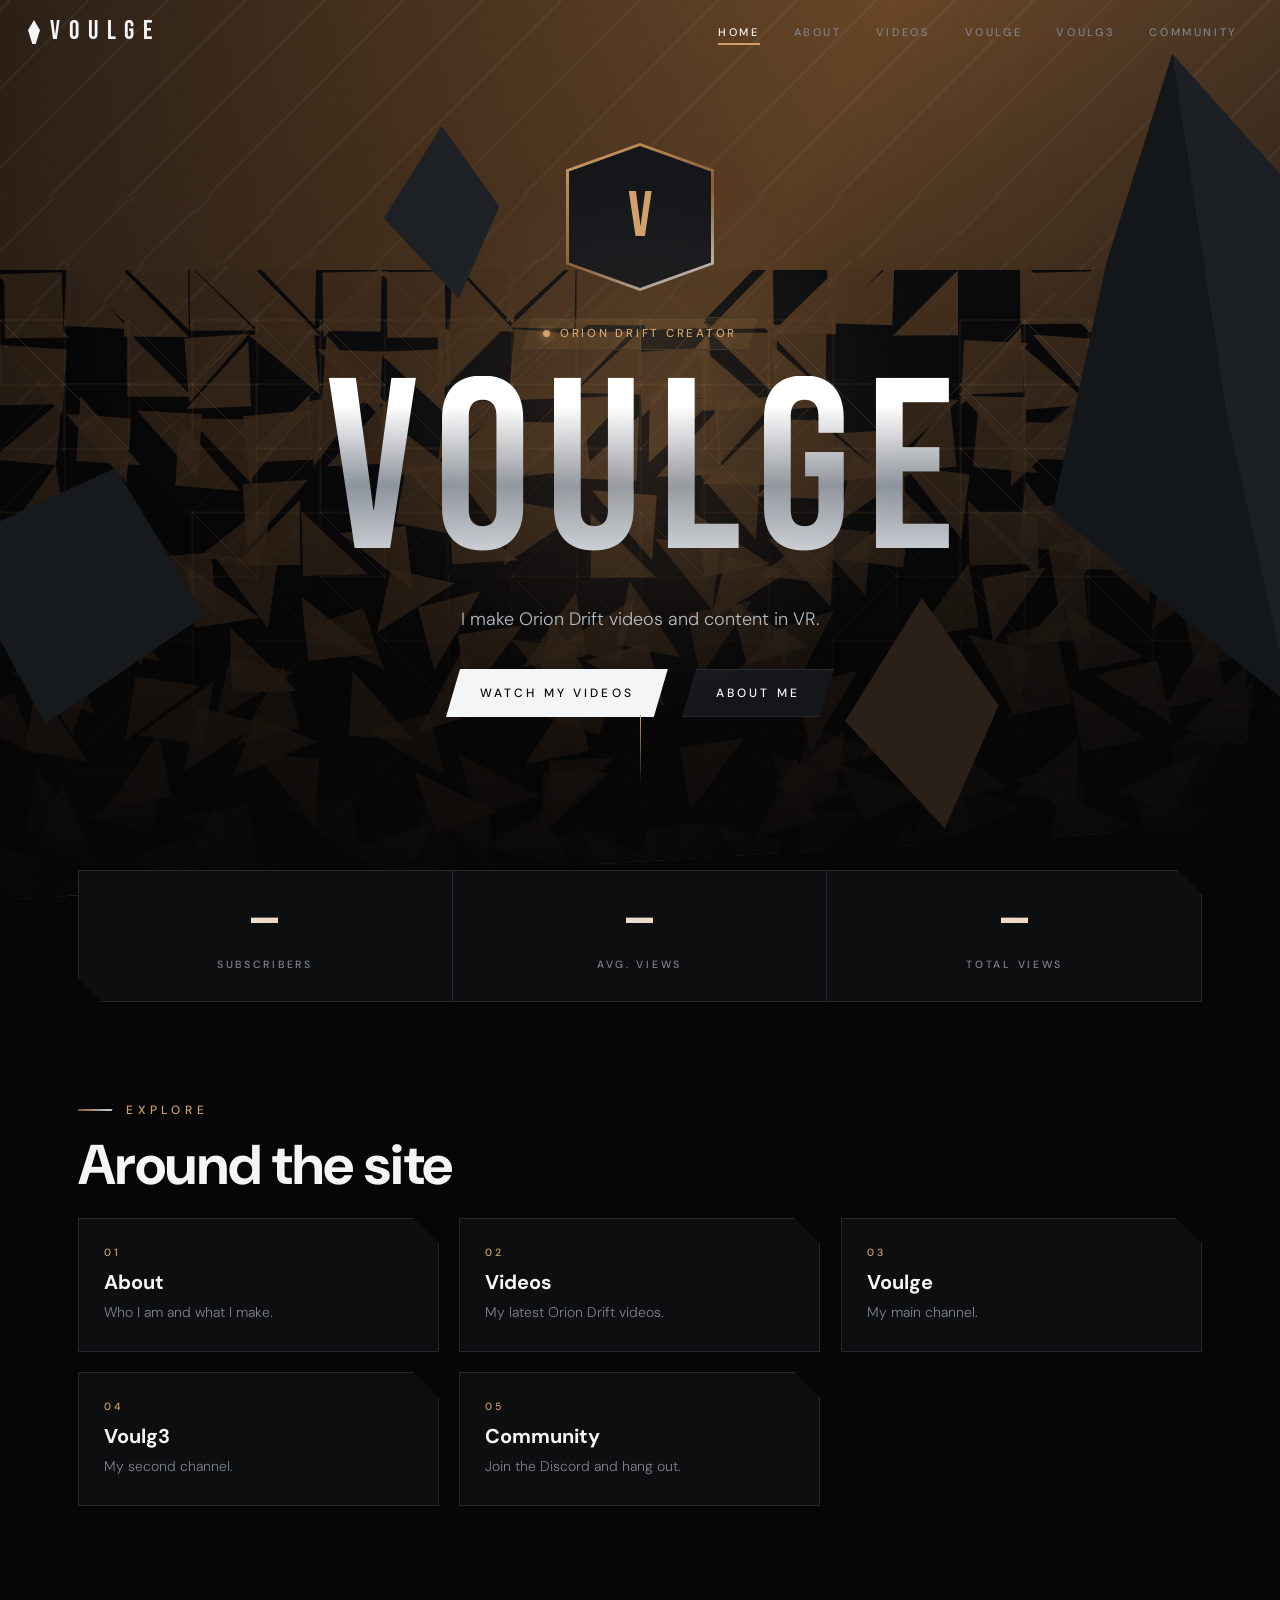
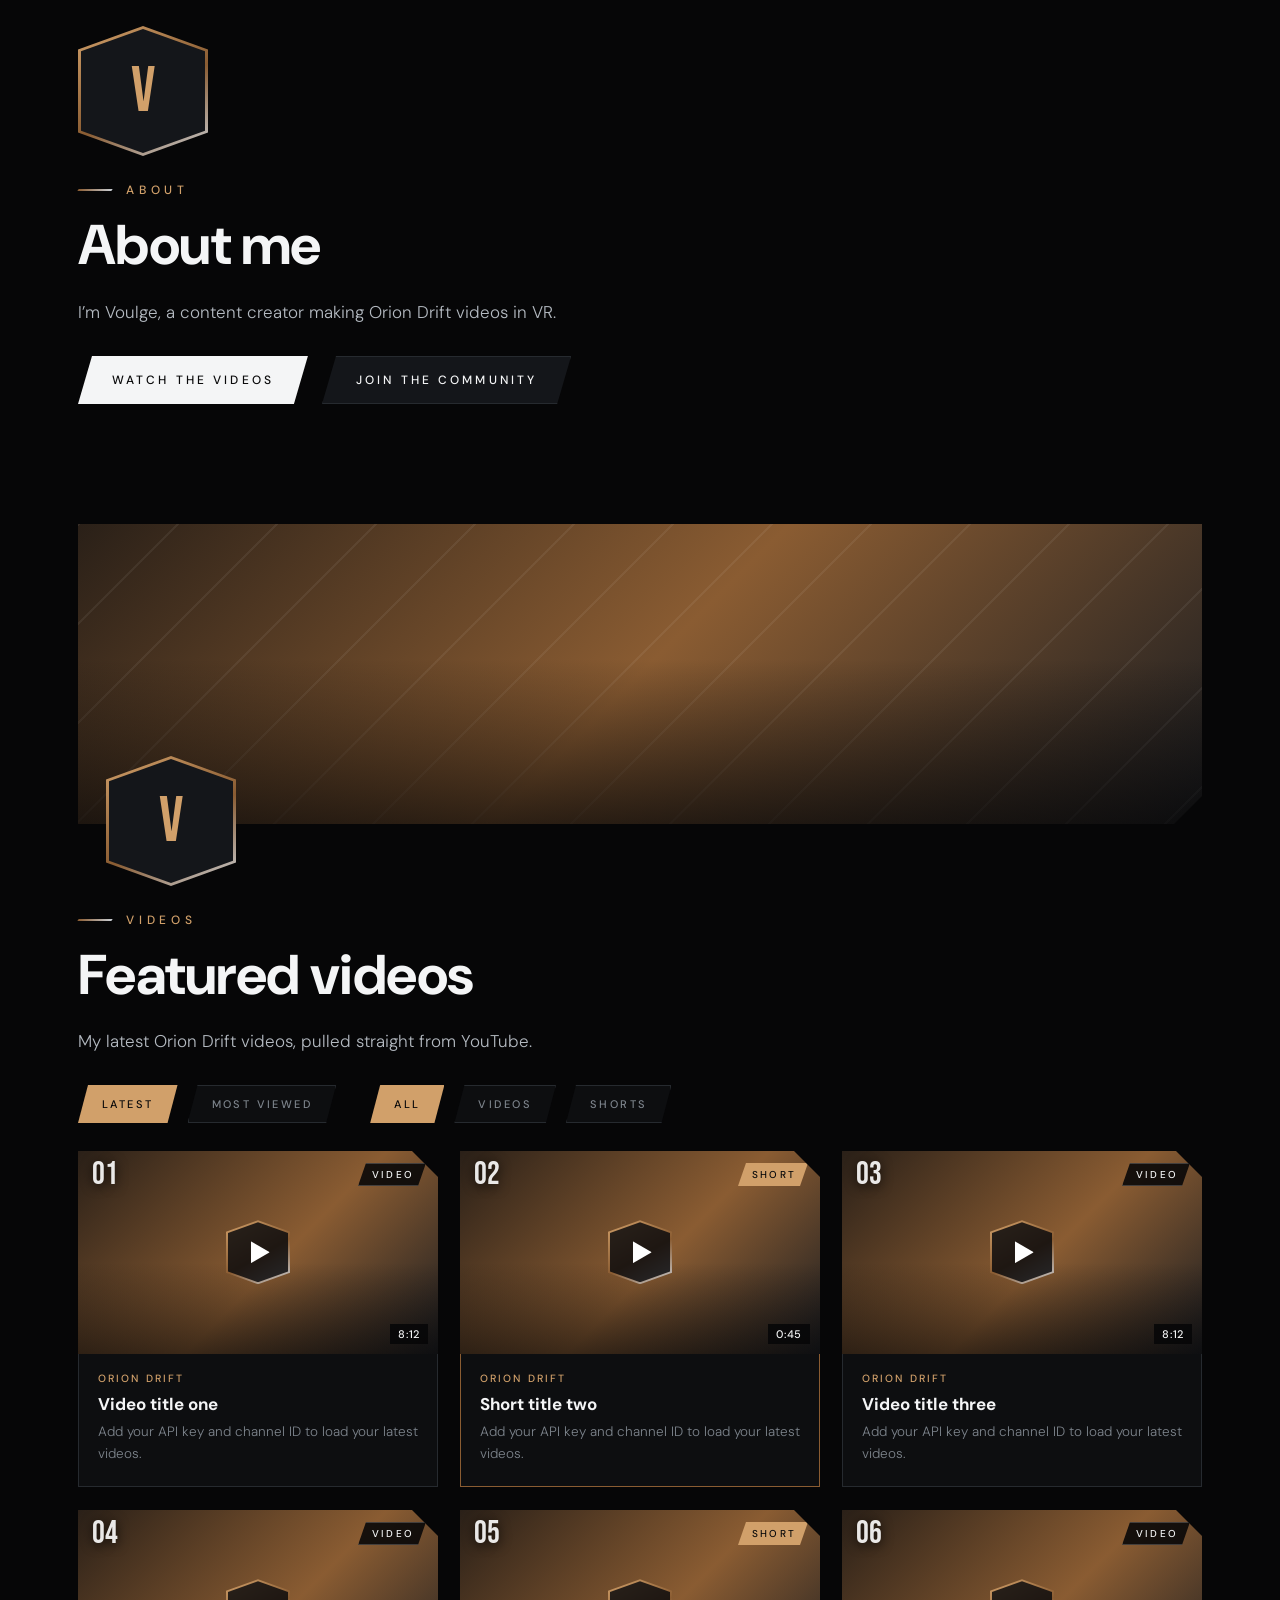
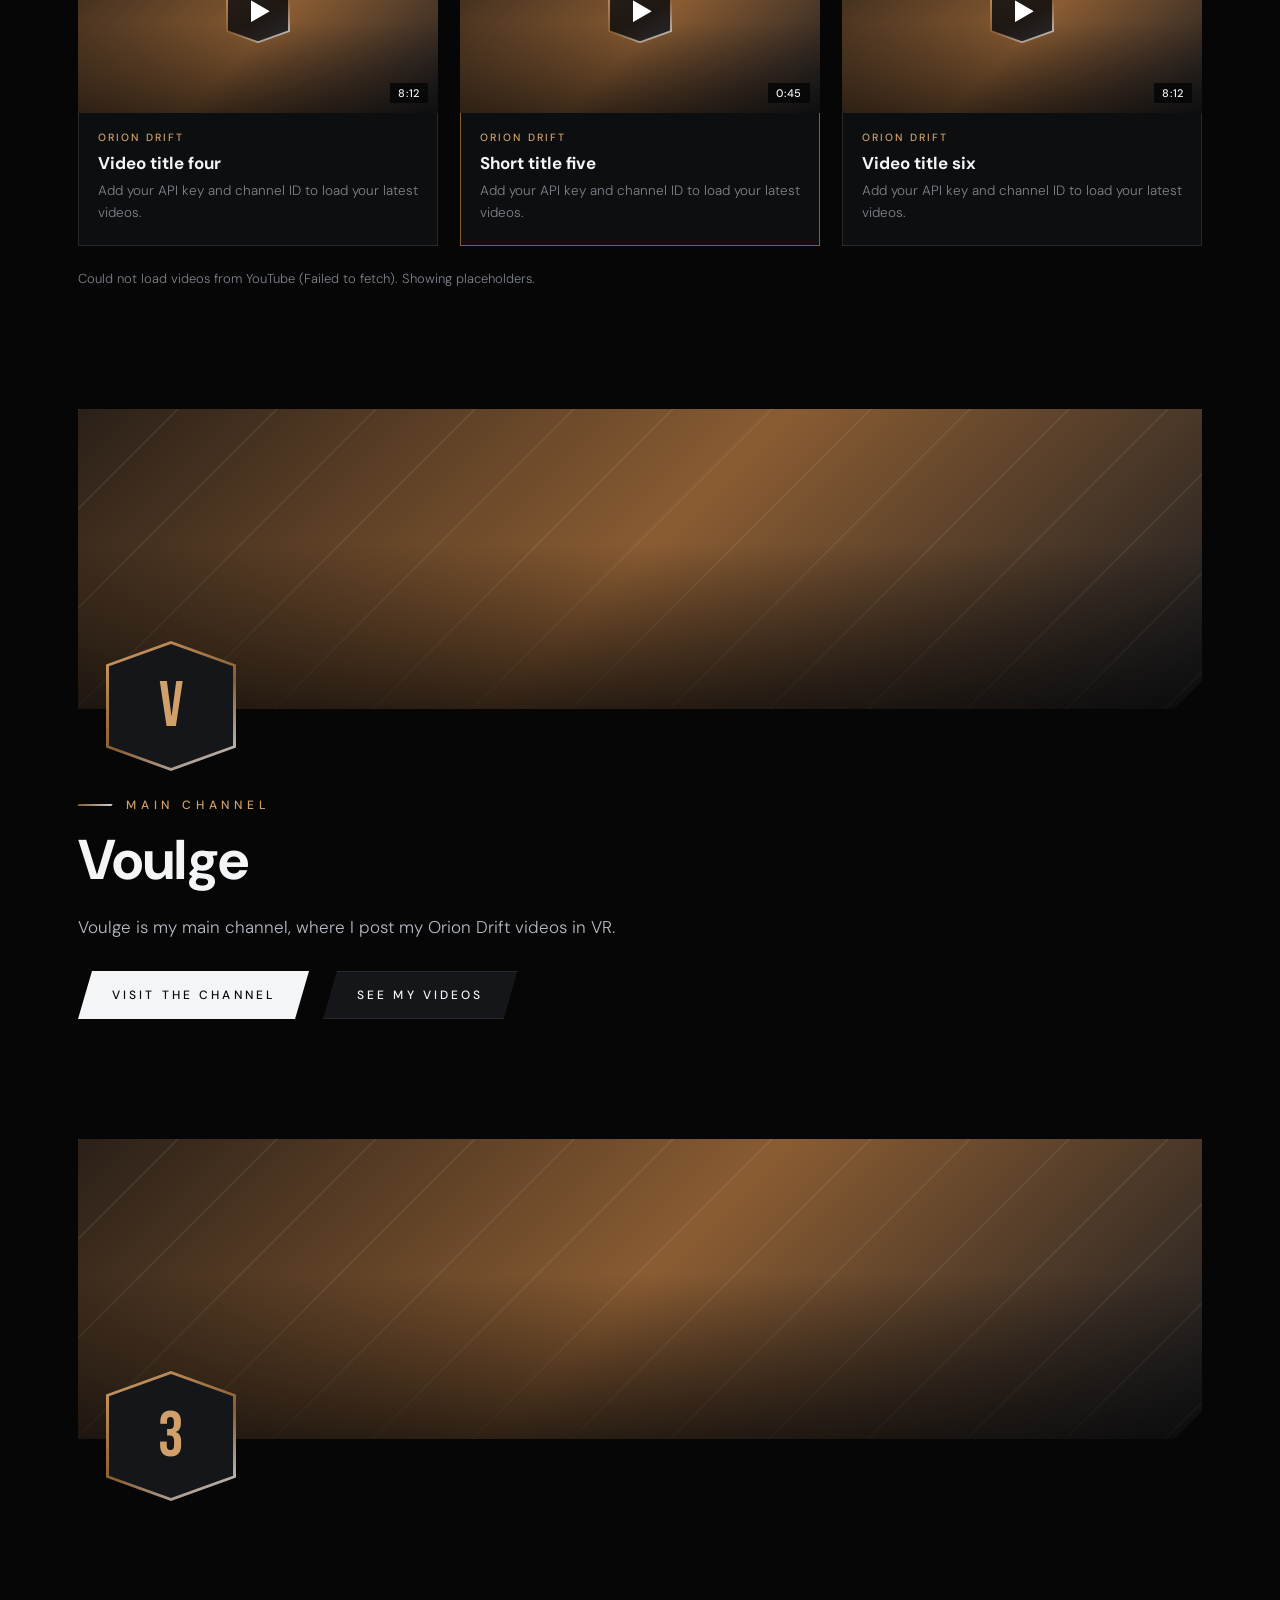
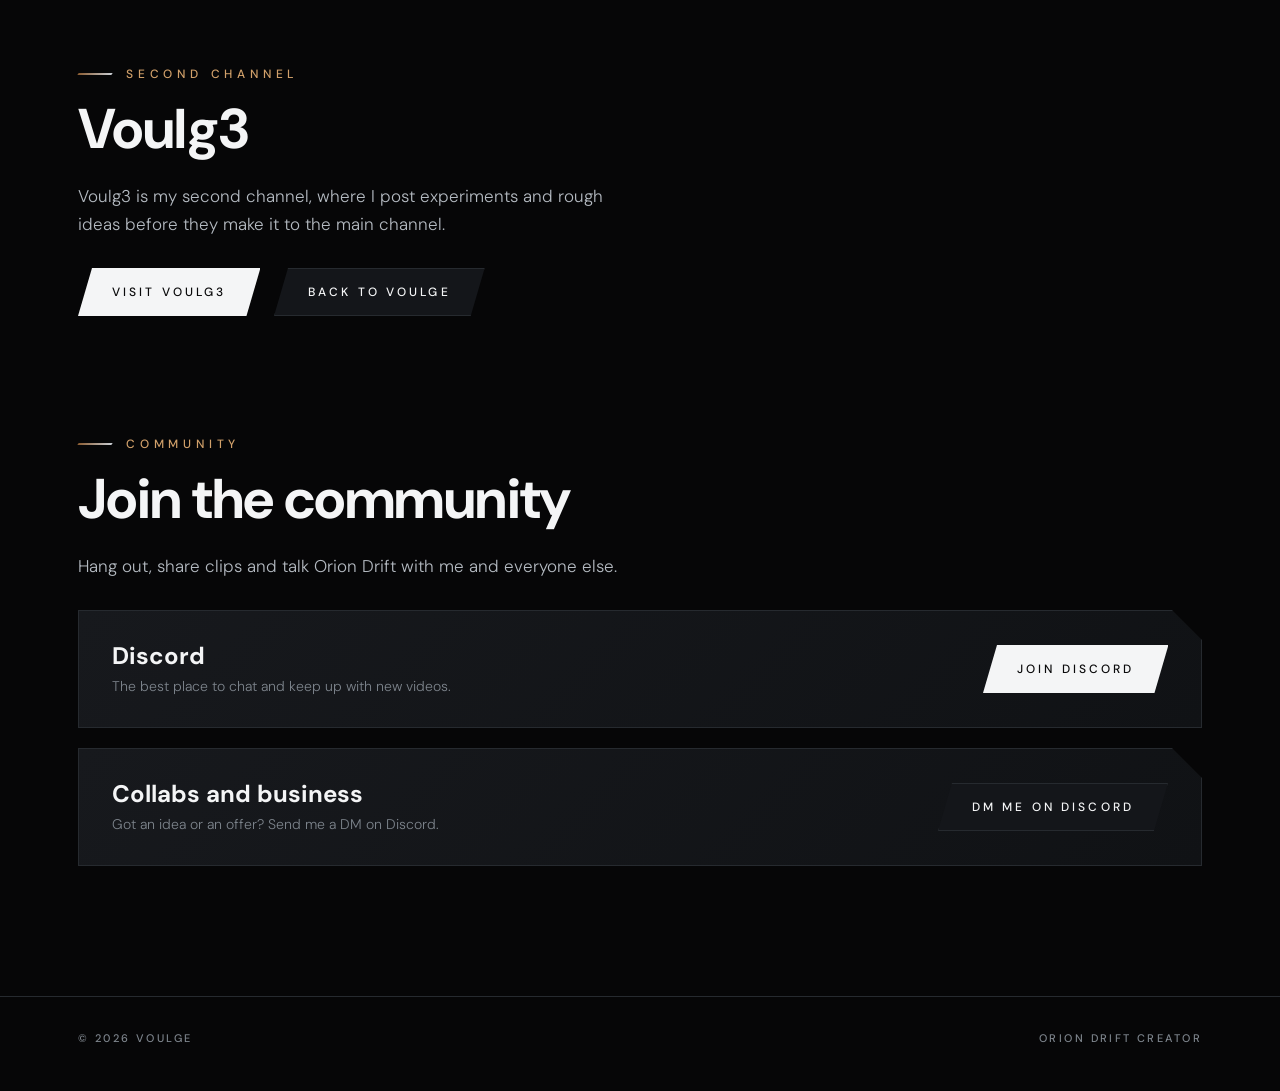
==== commit ba6caae4: "Update stylesheet and script version in index.html" ====
--- a/index.html
+++ b/index.html
@@ -10,7 +10,7 @@
 <script>document.documentElement.className+=" js";setTimeout(function(){if(!window.VOULGE_READY)document.documentElement.className=document.documentElement.className.replace(" js","")},2500)</script>
 <link rel="preconnect" href="https://fonts.googleapis.com">
 <link rel="stylesheet" href="https://fonts.googleapis.com/css2?family=Bebas+Neue&family=DM+Sans:wght@300;400;500;700&display=swap">
-<link rel="stylesheet" href="style.css?v=8">
+<link rel="stylesheet" href="style.css?v=11">
 </head>
 <body>
 <div id="glow"></div><div id="prog"></div>
@@ -42,9 +42,9 @@
 
 <div class="wrap">
   <div class="stats rv" id="stats">
-    <div><b data-count="2">0</b><span>Channels</span></div>
-    <div><b data-count="1">0</b><span>Community</span></div>
-    <div><b>VR</b><span>Native</span></div>
+    <div><b id="st1">—</b><span>Subscribers</span></div>
+    <div><b id="st2">—</b><span>Avg. views</span></div>
+    <div><b id="st3">—</b><span>Total views</span></div>
   </div>
 </div>
 
@@ -129,6 +129,6 @@
 
 <footer><div class="wrap"><span>© 2026 Voulge</span><span>Orion Drift creator</span></div></footer>
 
-<script src="script.js?v=8"></script>
+<script src="script.js?v=11"></script>
 </body>
 </html>
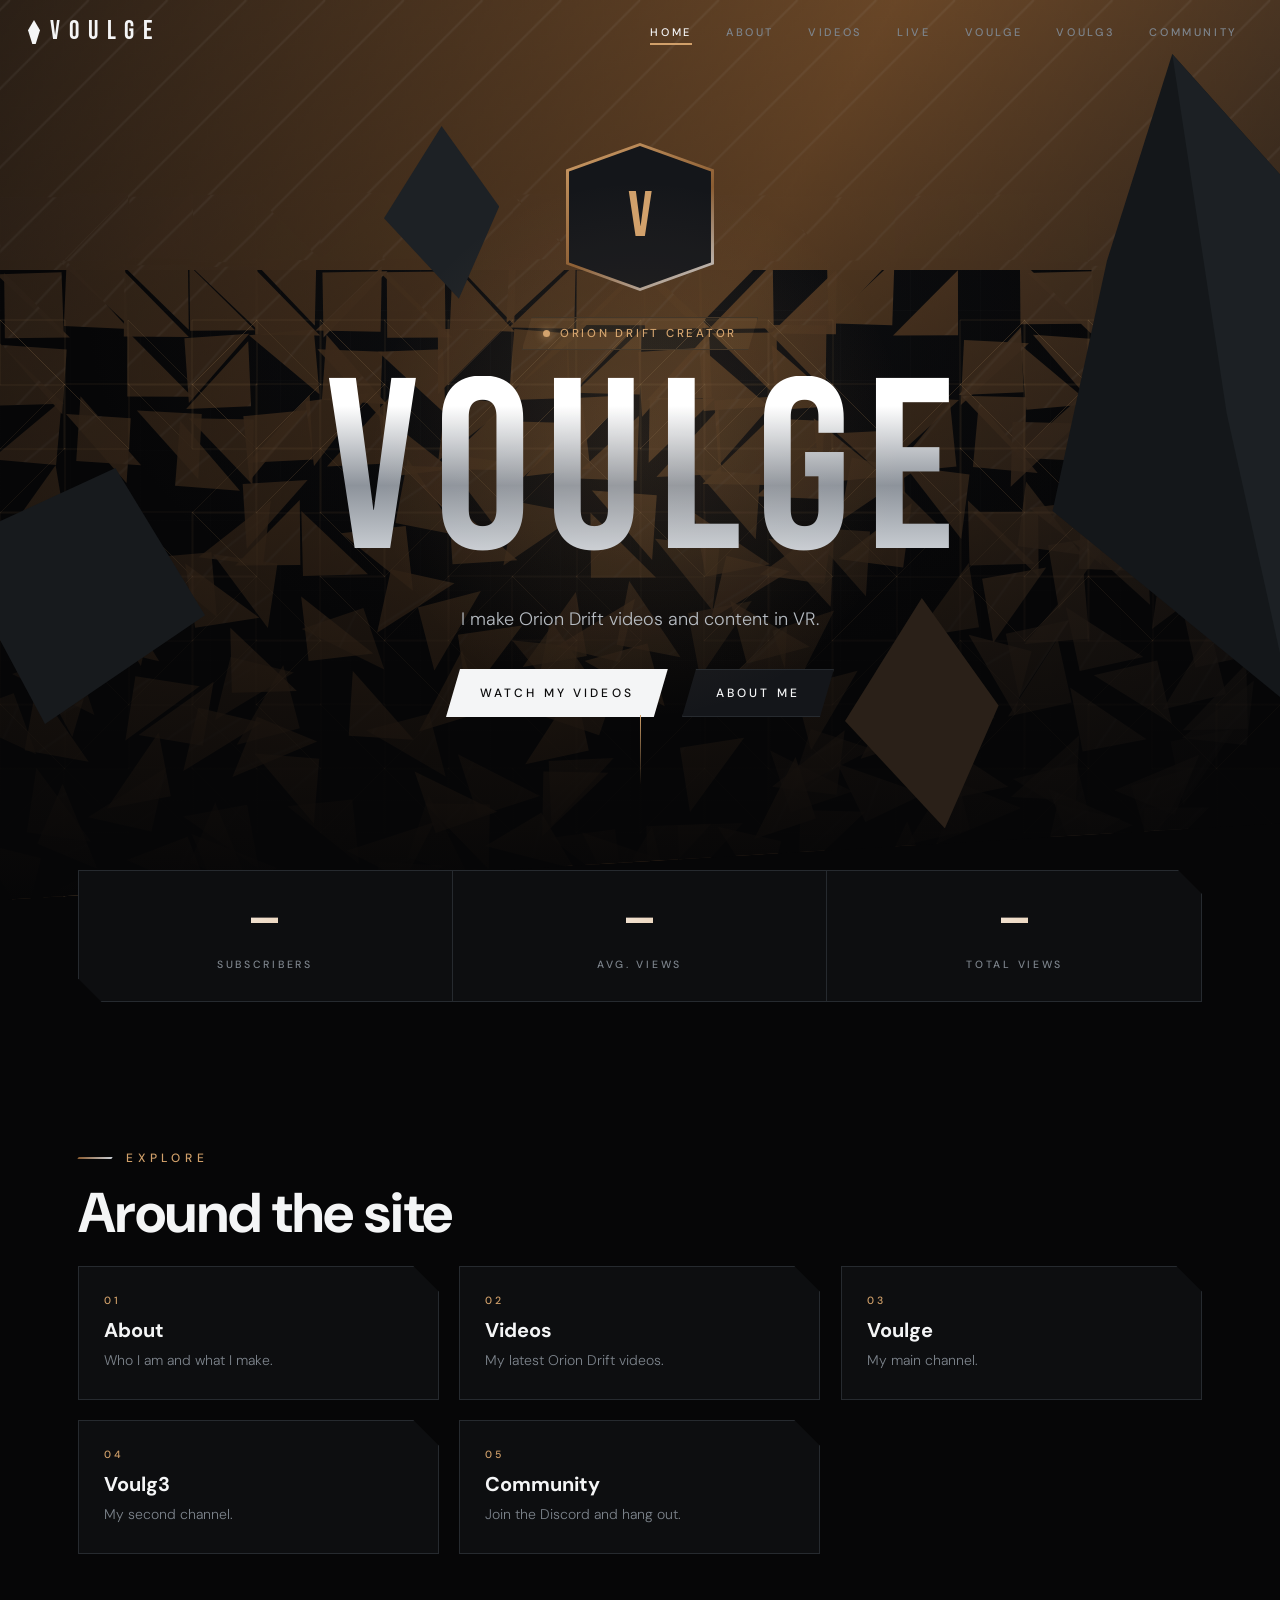
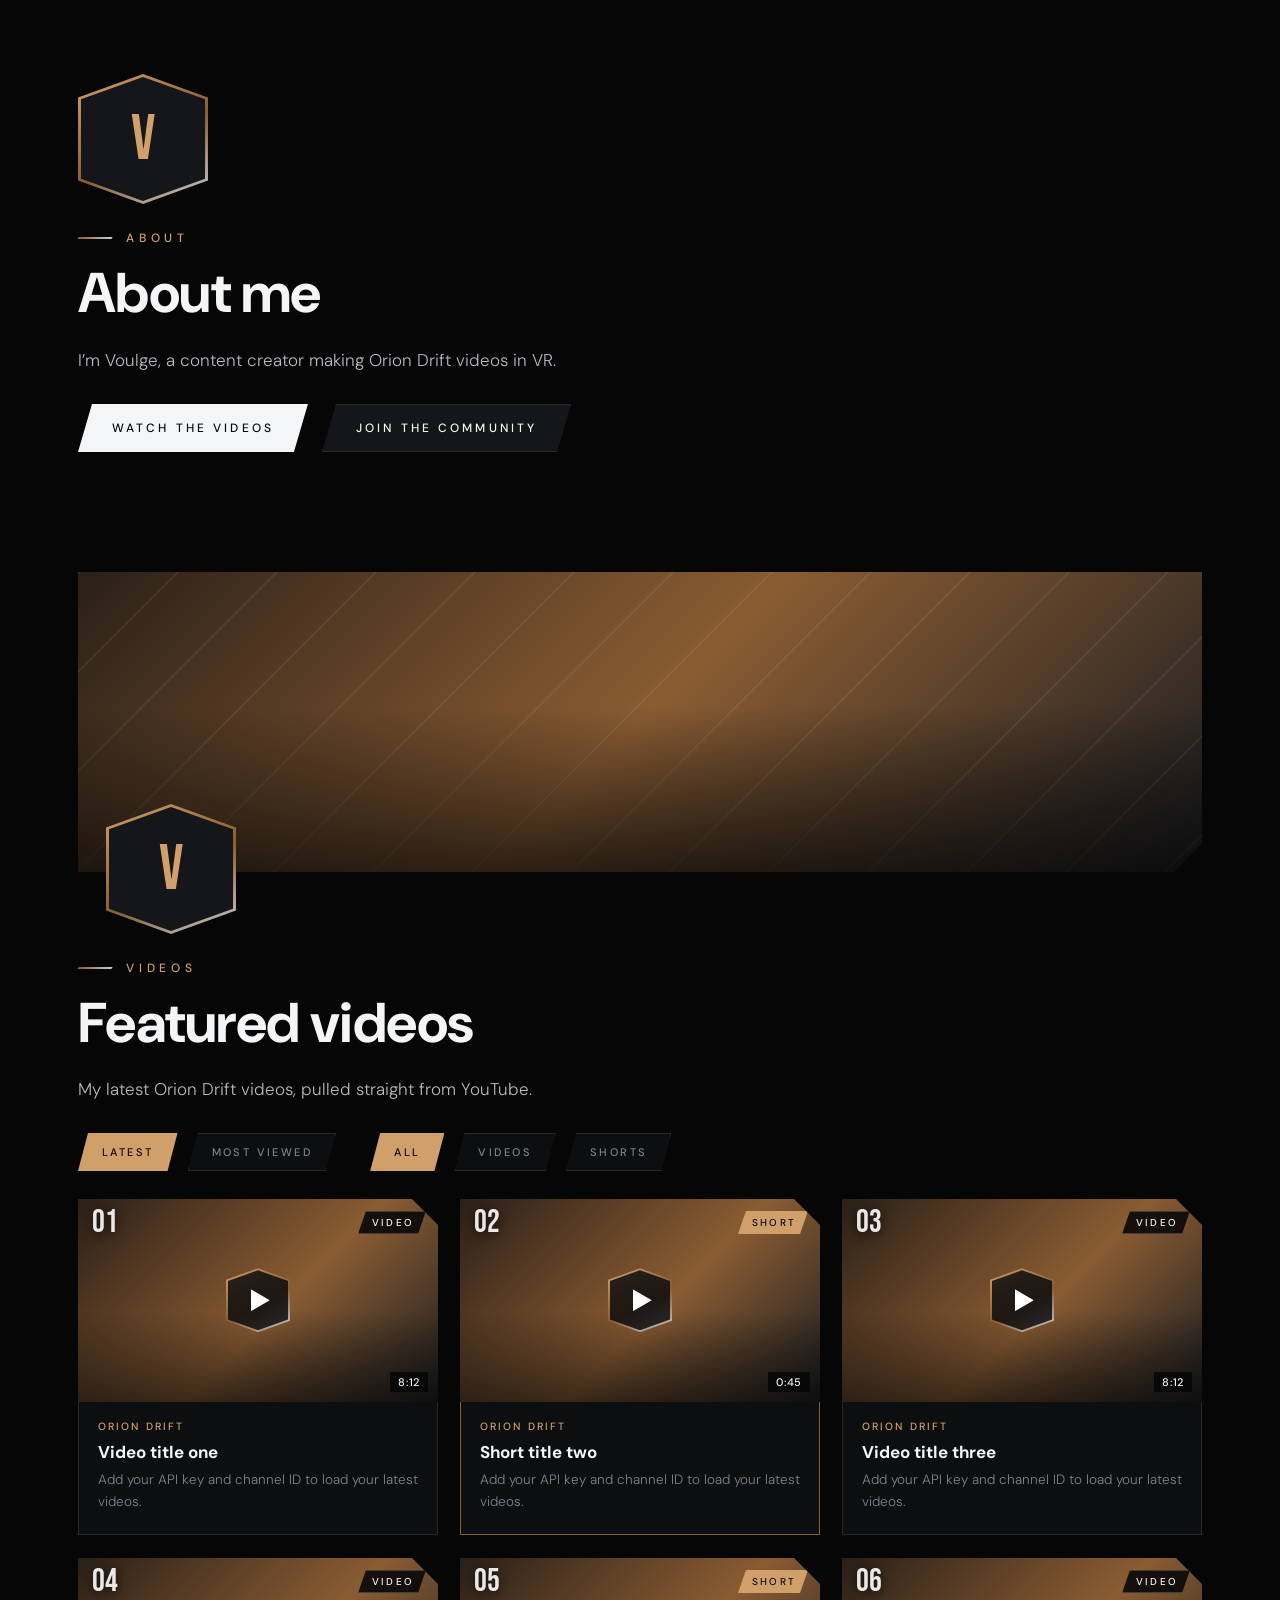
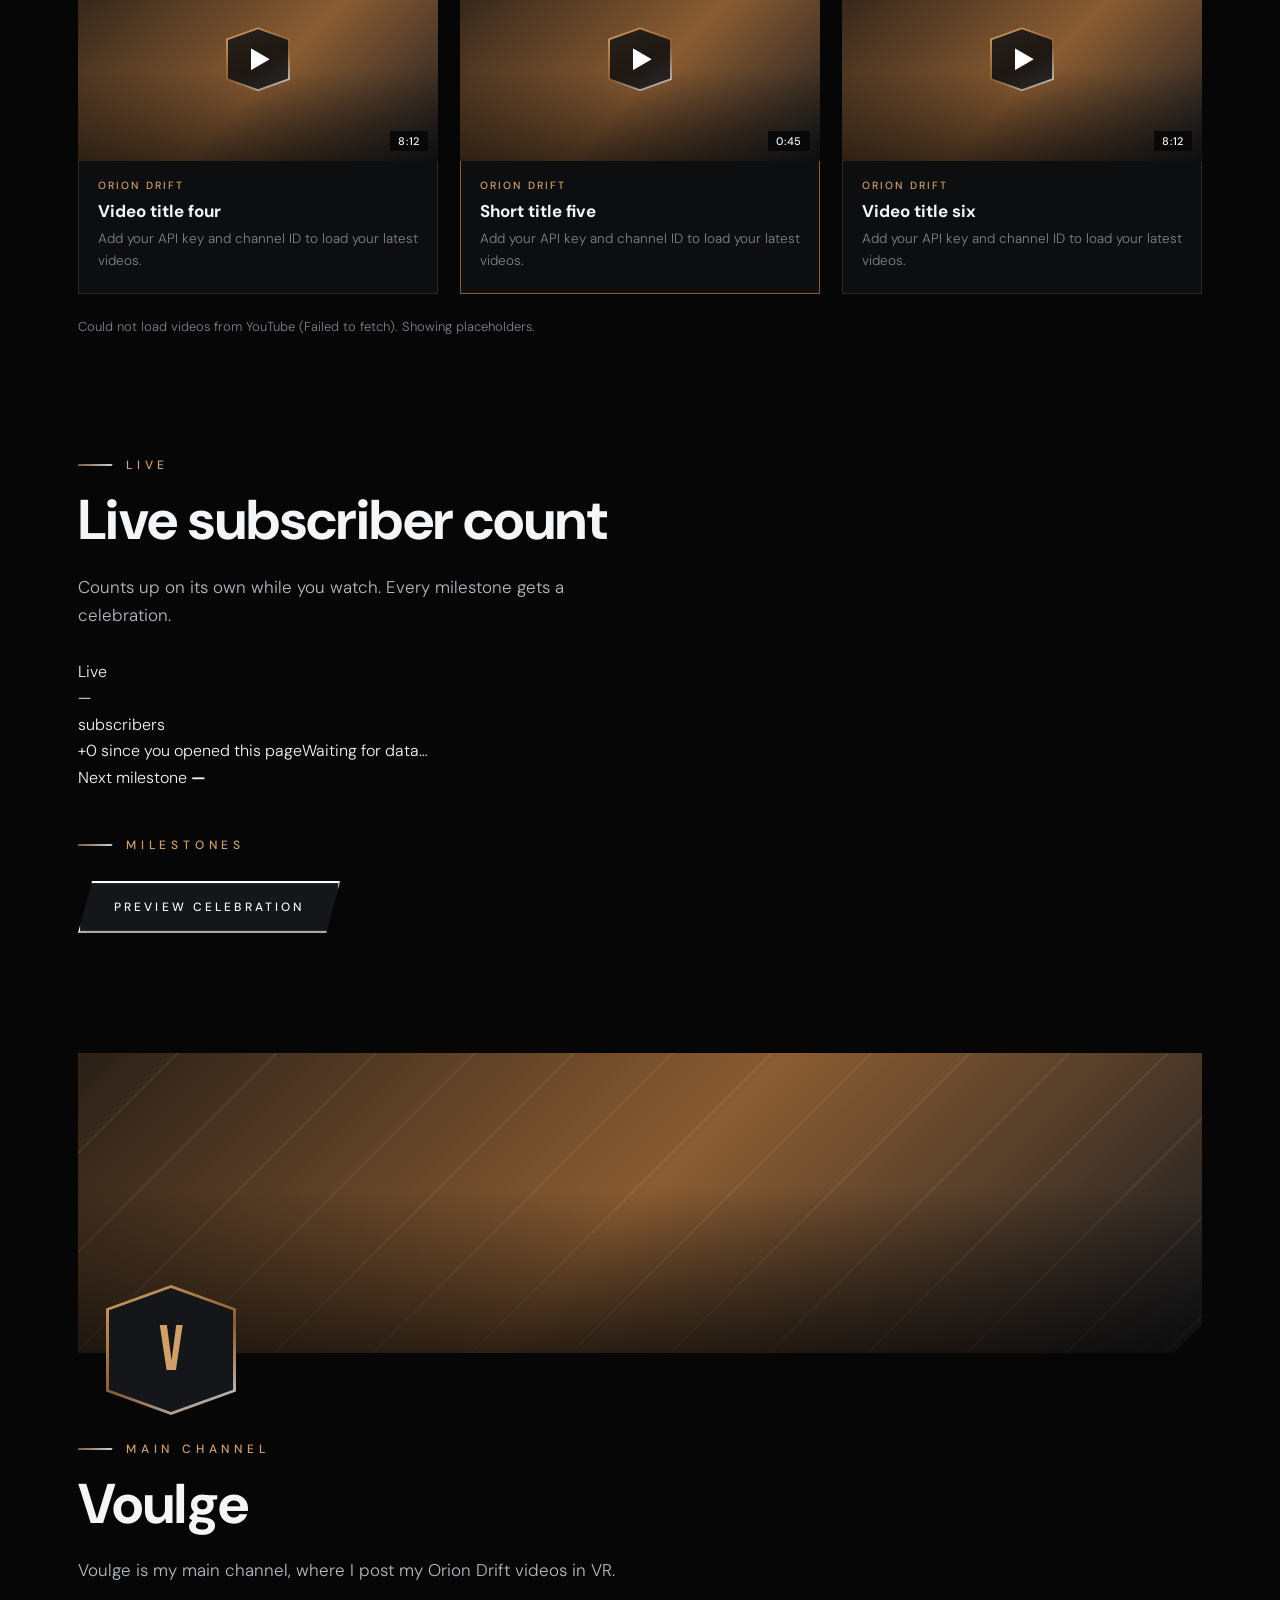
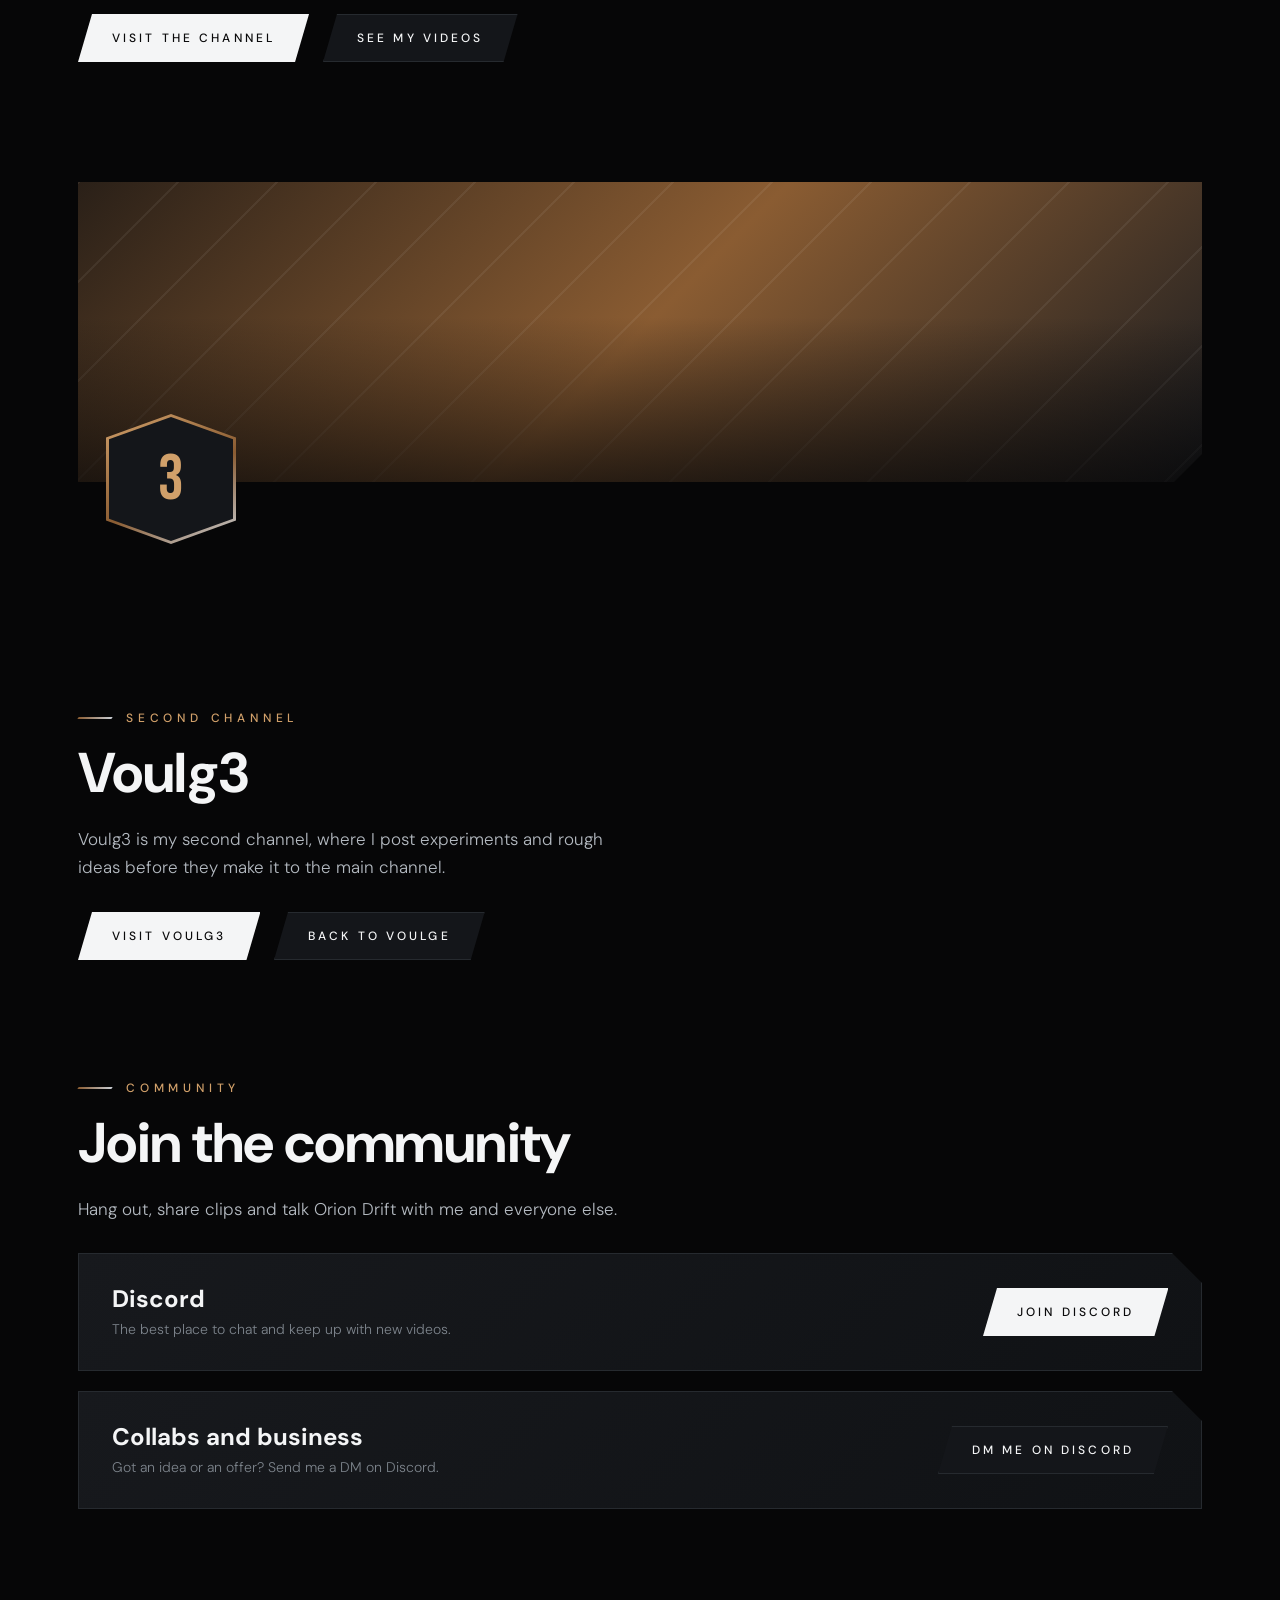
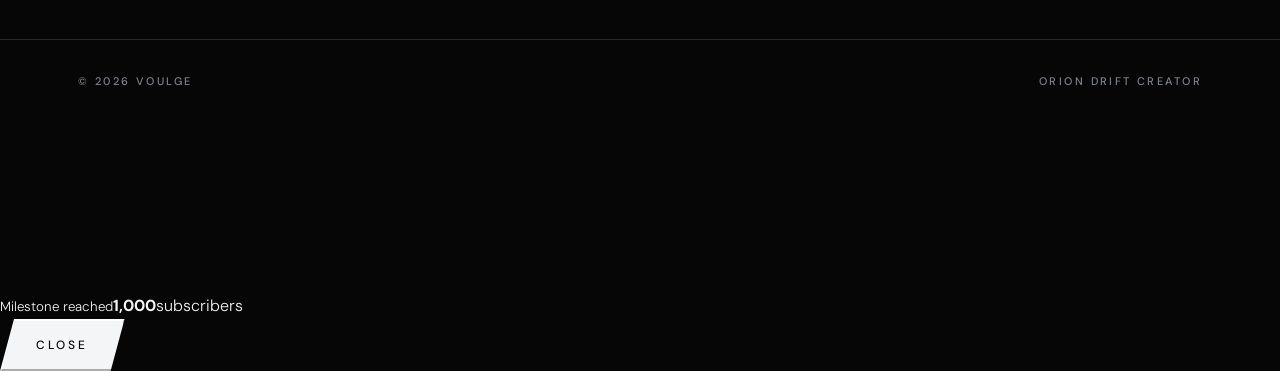
==== commit 99e94c4c: "Update index.html for live subscriber count feature" ====
--- a/index.html
+++ b/index.html
@@ -10,13 +10,13 @@
 <script>document.documentElement.className+=" js";setTimeout(function(){if(!window.VOULGE_READY)document.documentElement.className=document.documentElement.className.replace(" js","")},2500)</script>
 <link rel="preconnect" href="https://fonts.googleapis.com">
 <link rel="stylesheet" href="https://fonts.googleapis.com/css2?family=Bebas+Neue&family=DM+Sans:wght@300;400;500;700&display=swap">
-<link rel="stylesheet" href="style.css?v=11">
+<link rel="stylesheet" href="style.css?v=12">
 </head>
 <body>
 <div id="glow"></div><div id="prog"></div>
 <header id="hd">
   <a class="logo" href="#home"><svg viewBox="0 0 14 28"><path d="M7 0 14 12 9 28H5L0 12Z" fill="#f4f5f6"/></svg>VOULGE</a>
-  <nav id="nv"><a href="#home">Home</a><a href="#about">About</a><a href="#videos">Videos</a><a href="#voulge">Voulge</a><a href="#voulg3">Voulg3</a><a href="#community">Community</a></nav>
+  <nav id="nv"><a href="#home">Home</a><a href="#about">About</a><a href="#videos">Videos</a><a href="#live">Live</a><a href="#voulge">Voulge</a><a href="#voulg3">Voulg3</a><a href="#community">Community</a></nav>
   <button class="mb" id="mn" aria-label="Menu"><i></i><i></i><i></i></button>
 </header>
 
@@ -46,6 +46,7 @@
     <div><b id="st2">—</b><span>Avg. views</span></div>
     <div><b id="st3">—</b><span>Total views</span></div>
   </div>
+  <div class="sl rv" style="--d:1"><a class="btn g mag" href="#live"><i class="ld"></i>Live Subscriber Count</a></div>
 </div>
 
 <section class="s"><div class="wrap">
@@ -89,7 +90,29 @@
 </div></section>
 </div>
 
-<!-- 4. VOULGE (main channel) -->
+<!-- 4. LIVE SUBSCRIBER COUNT -->
+<div class="page" id="live">
+<section class="s"><div class="wrap">
+  <div class="eb rv">Live</div>
+  <h2 class="rv" style="--d:1">Live subscriber count</h2>
+  <p class="lead rv" style="--d:2">Counts up on its own while you watch. Every milestone gets a celebration.</p>
+  <div class="lv rv" style="--d:3">
+    <div class="lvh"><i class="ld"></i>Live</div>
+    <div class="odo" id="odo" aria-live="polite"><span class="cm">—</span></div>
+    <div class="lvs">subscribers</div>
+    <div class="lvm"><span id="lvgain">+0 since you opened this page</span><span id="lvup">Waiting for data…</span></div>
+    <div class="lvp">
+      <div class="lvt"><span>Next milestone <b id="lvnext">—</b></span><span id="lvtogo"></span></div>
+      <div class="pb"><i id="lvbar"></i></div>
+    </div>
+  </div>
+  <div class="eb rv" style="margin-top:46px">Milestones</div>
+  <div class="ms rv" id="ms"></div>
+  <div class="btns rv" style="margin-top:28px"><button class="btn g mag" id="lvtest" type="button">Preview celebration</button></div>
+</div></section>
+</div>
+
+<!-- 5. VOULGE (main channel) -->
 <div class="page" id="voulge">
 <section class="s"><div class="wrap">
   <div class="chb rv" data-k="bannerVoulge"><img alt="Voulge channel banner"></div>
@@ -101,7 +124,7 @@
 </div></section>
 </div>
 
-<!-- 5. VOULG3 (second channel) -->
+<!-- 6. VOULG3 (second channel) -->
 <div class="page" id="voulg3">
 <section class="s"><div class="wrap">
   <div class="chb rv" data-k="bannerVoulg3"><img alt="Voulg3 channel banner"></div>
@@ -114,7 +137,7 @@
 </div></section>
 </div>
 
-<!-- 6. COMMUNITY -->
+<!-- 7. COMMUNITY -->
 <div class="page" id="community">
 <section class="s"><div class="wrap">
   <div class="eb rv">Community</div>
@@ -129,6 +152,11 @@
 
 <footer><div class="wrap"><span>© 2026 Voulge</span><span>Orion Drift creator</span></div></footer>
 
-<script src="script.js?v=11"></script>
+<div id="cel" role="dialog" aria-modal="true" aria-label="Milestone celebration">
+  <canvas id="celc"></canvas>
+  <div class="cb2"><small>Milestone reached</small><b id="celn">1,000</b><span>subscribers</span><p id="celm"></p><button class="btn" id="celx" type="button">Close</button></div>
+</div>
+
+<script src="script.js?v=12"></script>
 </body>
 </html>
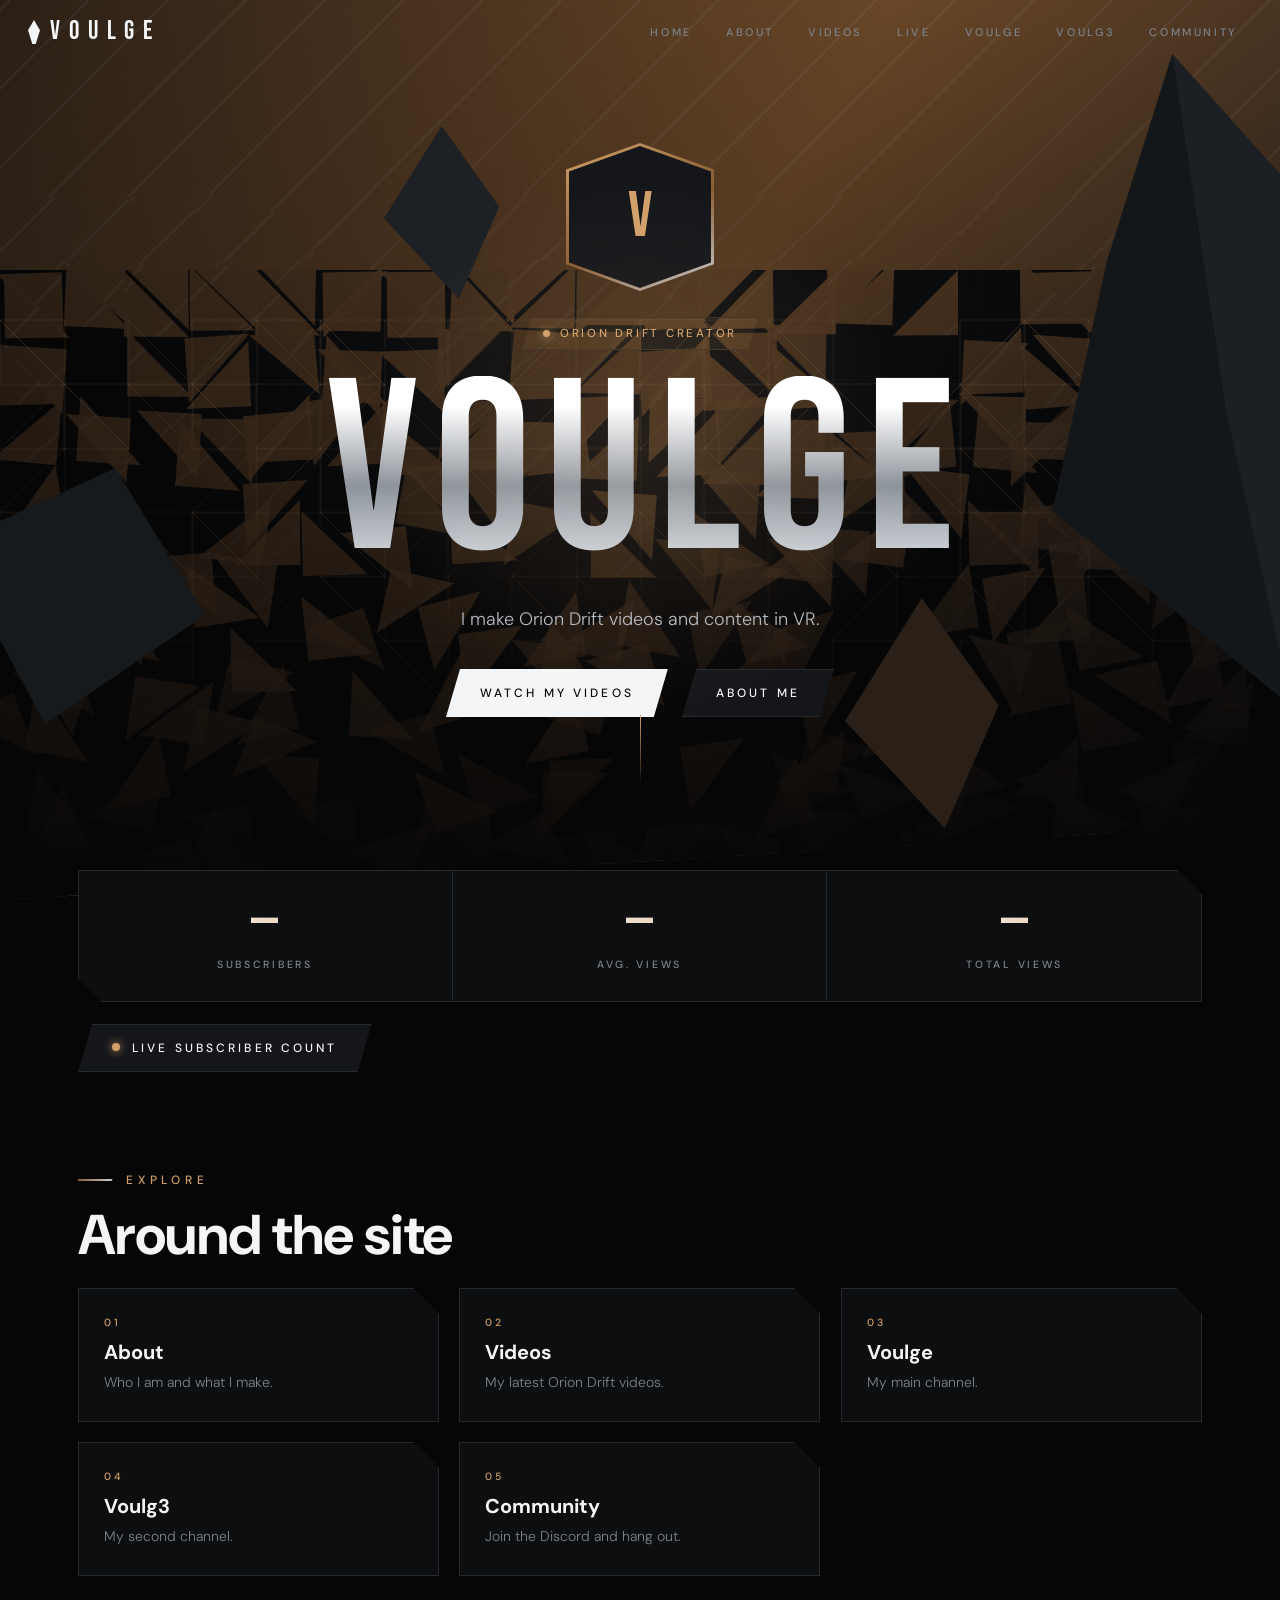
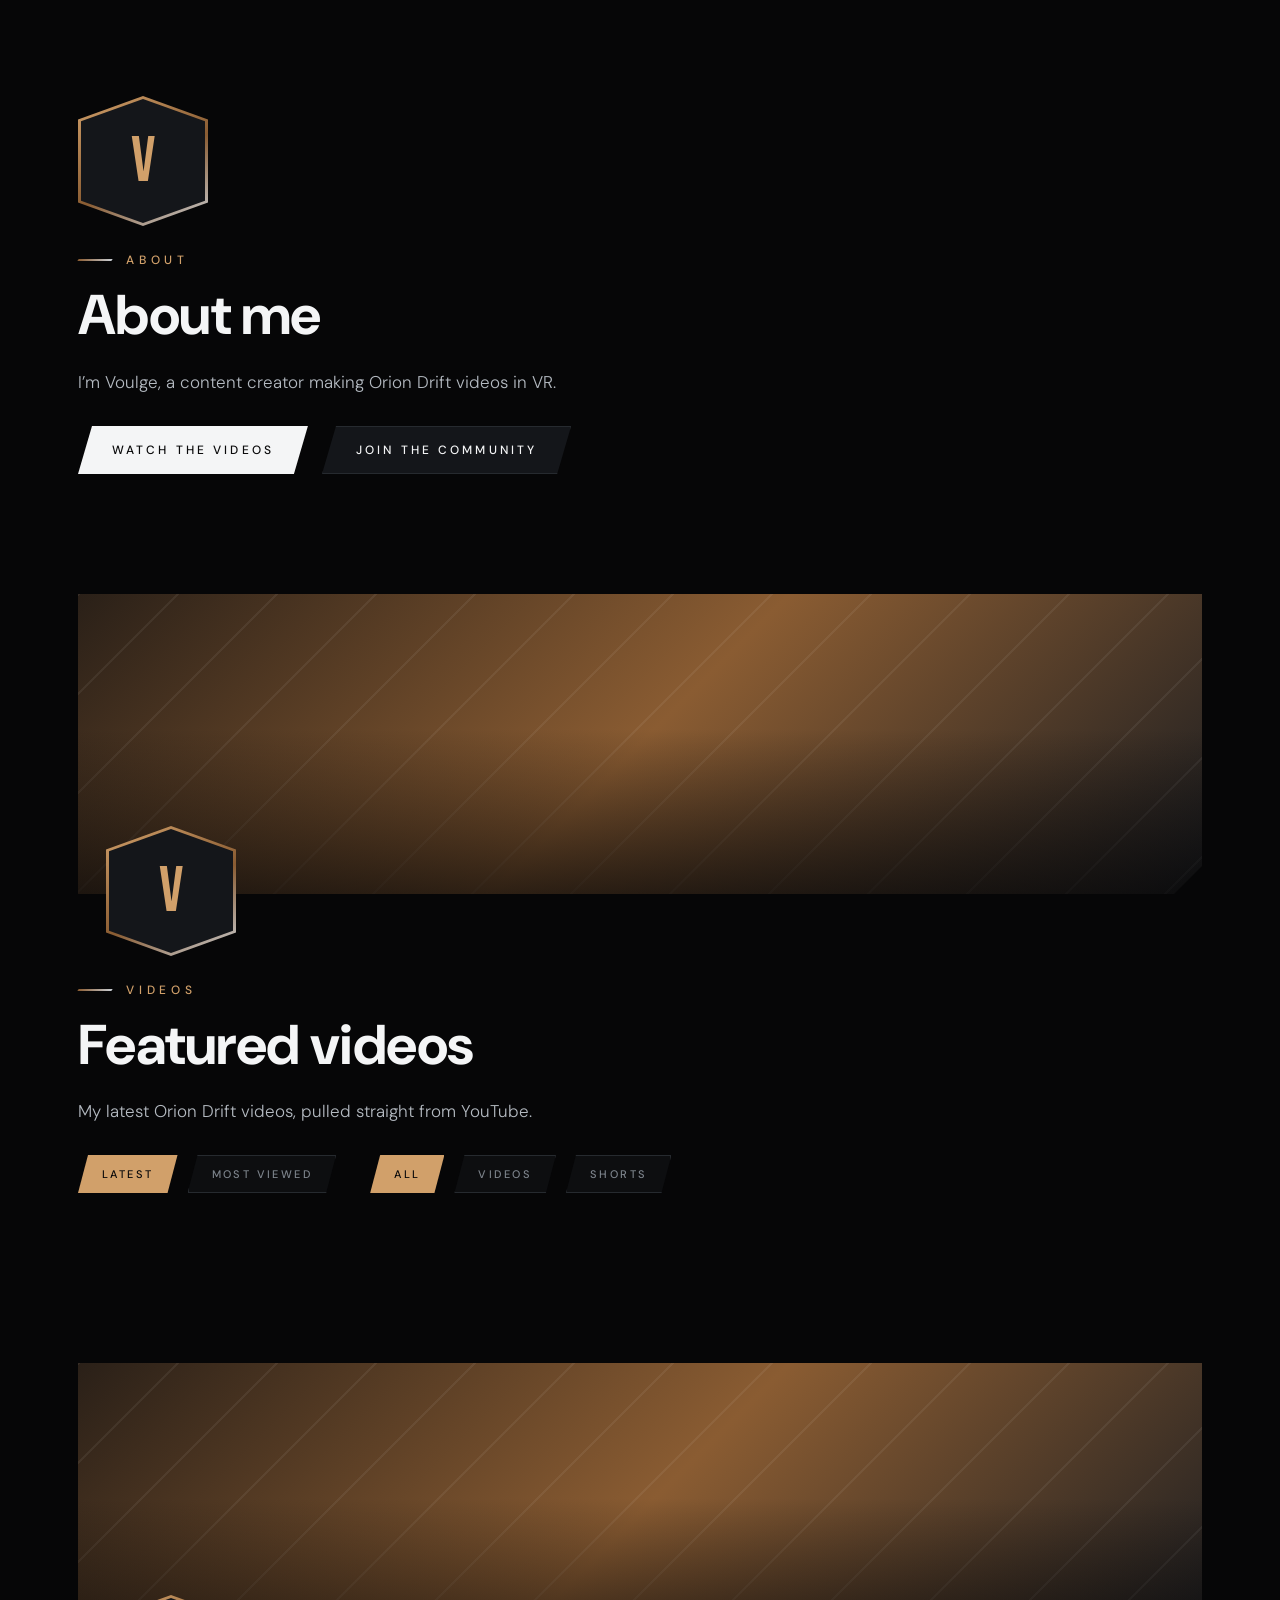
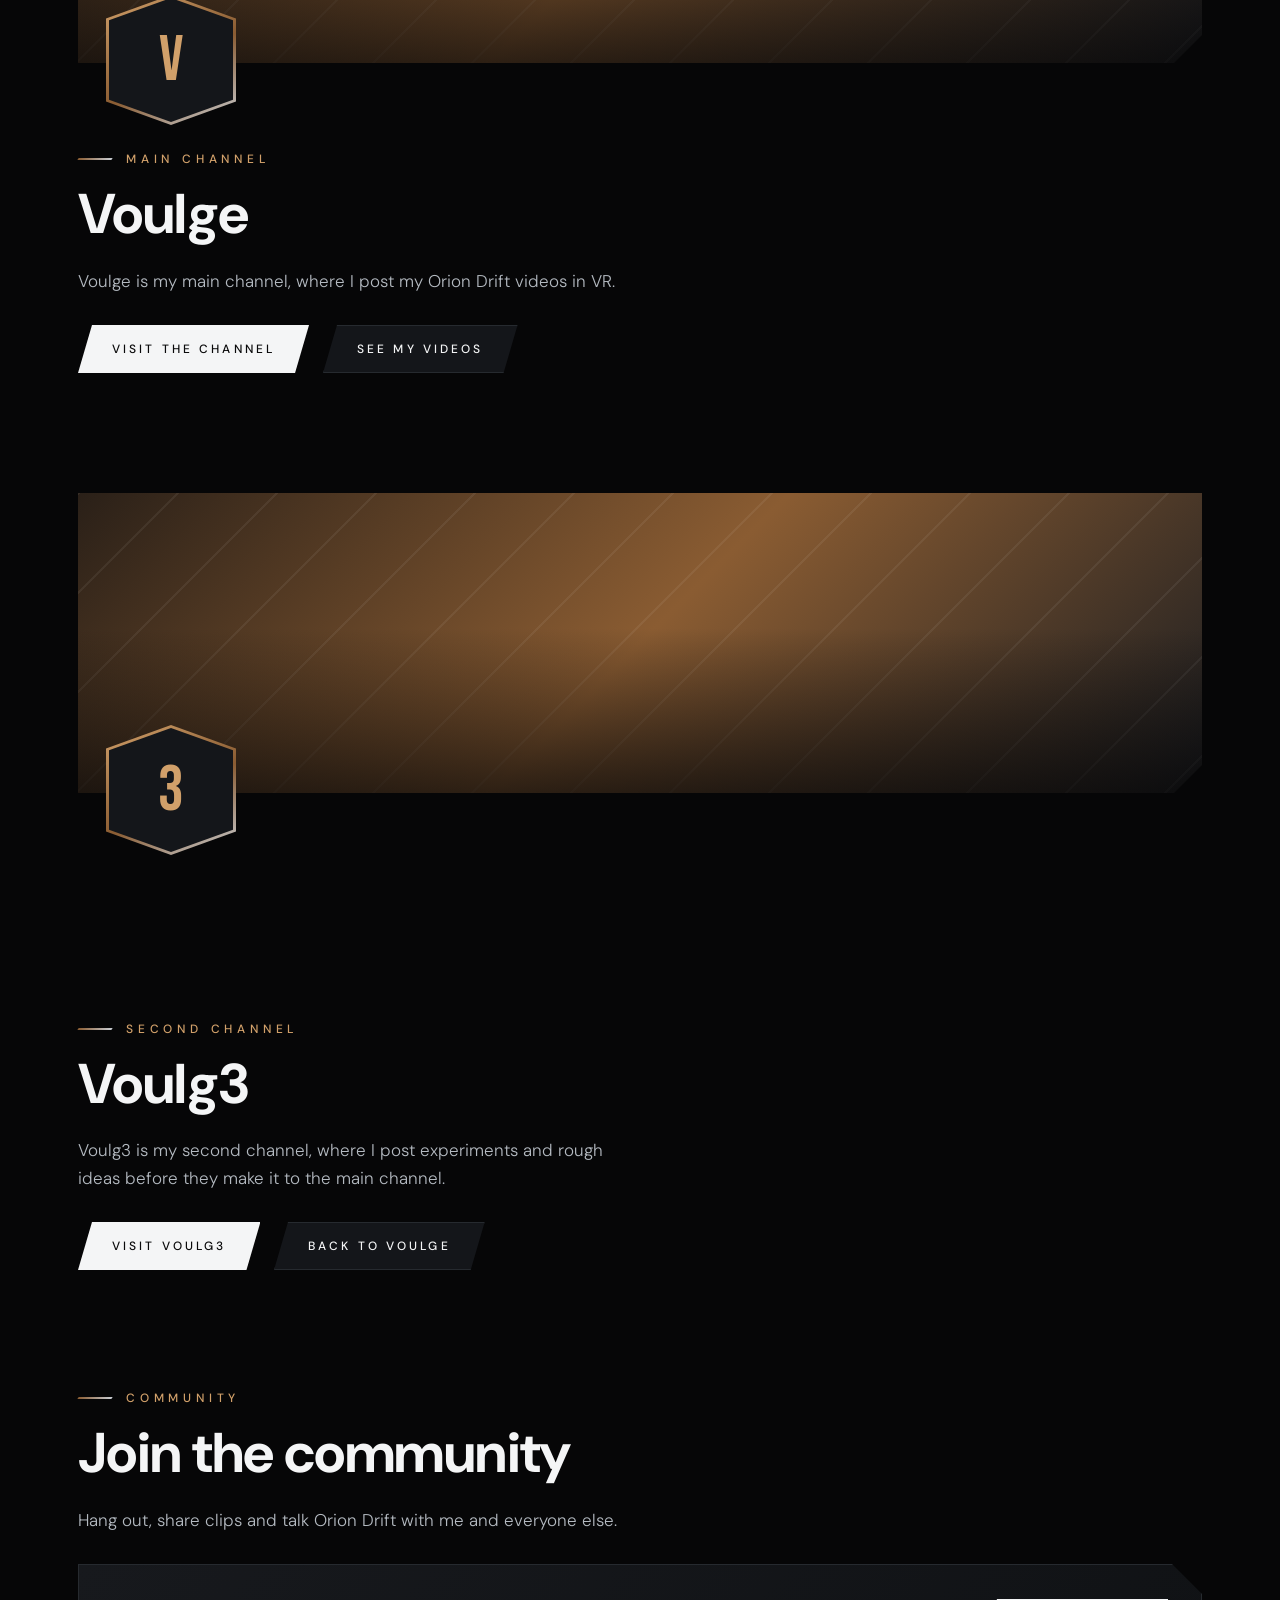
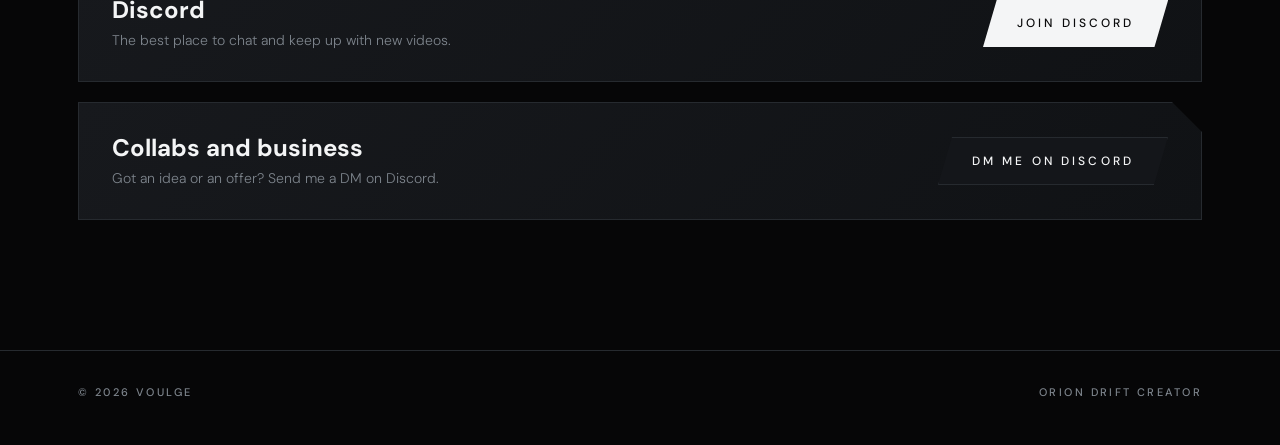
==== commit b7668091: "Change navigation and live count links to absolute paths Updated links in navigation and live subscr" ====
--- a/index.html
+++ b/index.html
@@ -16,7 +16,7 @@
 <div id="glow"></div><div id="prog"></div>
 <header id="hd">
   <a class="logo" href="#home"><svg viewBox="0 0 14 28"><path d="M7 0 14 12 9 28H5L0 12Z" fill="#f4f5f6"/></svg>VOULGE</a>
-  <nav id="nv"><a href="#home">Home</a><a href="#about">About</a><a href="#videos">Videos</a><a href="#live">Live</a><a href="#voulge">Voulge</a><a href="#voulg3">Voulg3</a><a href="#community">Community</a></nav>
+  <nav id="nv"><a href="#home">Home</a><a href="#about">About</a><a href="#videos">Videos</a><a href="/live">Live</a><a href="#voulge">Voulge</a><a href="#voulg3">Voulg3</a><a href="#community">Community</a></nav>
   <button class="mb" id="mn" aria-label="Menu"><i></i><i></i><i></i></button>
 </header>
 
@@ -46,7 +46,7 @@
     <div><b id="st2">—</b><span>Avg. views</span></div>
     <div><b id="st3">—</b><span>Total views</span></div>
   </div>
-  <div class="sl rv" style="--d:1"><a class="btn g mag" href="#live"><i class="ld"></i>Live Subscriber Count</a></div>
+  <div class="sl rv" style="--d:1"><a class="btn g mag" href="/live"><i class="ld"></i>Live Subscriber Count</a></div>
 </div>
 
 <section class="s"><div class="wrap">
@@ -90,28 +90,6 @@
 </div></section>
 </div>
 
-<!-- 4. LIVE SUBSCRIBER COUNT -->
-<div class="page" id="live">
-<section class="s"><div class="wrap">
-  <div class="eb rv">Live</div>
-  <h2 class="rv" style="--d:1">Live subscriber count</h2>
-  <p class="lead rv" style="--d:2">Counts up on its own while you watch. Every milestone gets a celebration.</p>
-  <div class="lv rv" style="--d:3">
-    <div class="lvh"><i class="ld"></i>Live</div>
-    <div class="odo" id="odo" aria-live="polite"><span class="cm">—</span></div>
-    <div class="lvs">subscribers</div>
-    <div class="lvm"><span id="lvgain">+0 since you opened this page</span><span id="lvup">Waiting for data…</span></div>
-    <div class="lvp">
-      <div class="lvt"><span>Next milestone <b id="lvnext">—</b></span><span id="lvtogo"></span></div>
-      <div class="pb"><i id="lvbar"></i></div>
-    </div>
-  </div>
-  <div class="eb rv" style="margin-top:46px">Milestones</div>
-  <div class="ms rv" id="ms"></div>
-  <div class="btns rv" style="margin-top:28px"><button class="btn g mag" id="lvtest" type="button">Preview celebration</button></div>
-</div></section>
-</div>
-
 <!-- 5. VOULGE (main channel) -->
 <div class="page" id="voulge">
 <section class="s"><div class="wrap">
@@ -152,11 +130,7 @@
 
 <footer><div class="wrap"><span>© 2026 Voulge</span><span>Orion Drift creator</span></div></footer>
 
-<div id="cel" role="dialog" aria-modal="true" aria-label="Milestone celebration">
-  <canvas id="celc"></canvas>
-  <div class="cb2"><small>Milestone reached</small><b id="celn">1,000</b><span>subscribers</span><p id="celm"></p><button class="btn" id="celx" type="button">Close</button></div>
-</div>
-
-<script src="script.js?v=12"></script>
+<script src="config.js?v=13"></script>
+<script src="script.js?v=13"></script>
 </body>
 </html>
--- a/style.css
+++ b/style.css
@@ -106,6 +106,39 @@
 .cb h3{font:700 17px/1.3 var(--b);margin-bottom:6px;display:-webkit-box;-webkit-line-clamp:2;-webkit-box-orient:vertical;overflow:hidden}
 .cb p{font-size:13.5px;color:var(--mute);display:-webkit-box;-webkit-line-clamp:2;-webkit-box-orient:vertical;overflow:hidden}
 .note{margin-top:22px;color:var(--mute);font-size:13px}
+/* live subscriber count */
+.sl{margin-top:22px}
+.ld{display:inline-block;width:8px;height:8px;border-radius:50%;background:var(--br);box-shadow:0 0 10px var(--br);margin-right:12px;vertical-align:1px;animation:pl 1.6s infinite}
+.lv{padding:38px 36px 34px;text-align:center;background:linear-gradient(135deg,#17191d,#0e1013);box-shadow:inset 0 0 0 1px var(--line);clip-path:polygon(0 0,calc(100% - 34px) 0,100% 34px,100% 100%,34px 100%,0 calc(100% - 34px))}
+.lvh{display:inline-flex;align-items:center;font:500 11px var(--b);letter-spacing:.34em;text-transform:uppercase;color:var(--br);margin-bottom:10px}
+.odo{display:flex;justify-content:center;align-items:flex-end;font:400 clamp(64px,15vw,190px)/1 var(--h);letter-spacing:.02em;color:var(--ink);filter:drop-shadow(0 0 28px rgba(209,160,106,.35))}
+.dg{display:inline-block;height:1em;overflow:hidden}
+.col{display:block;transform:translateY(calc(var(--d,0)*-1em));transition:transform 1.1s var(--e)}
+.col i{display:block;font-style:normal;height:1em;line-height:1}
+.cm{display:inline-block;color:var(--br);padding:0 .02em}
+.lvs{font:500 12px var(--b);letter-spacing:.4em;text-transform:uppercase;color:var(--mute);margin:4px 0 22px}
+.lvm{display:flex;justify-content:space-between;gap:14px;flex-wrap:wrap;font:500 11px var(--b);letter-spacing:.14em;text-transform:uppercase;color:var(--mute);margin-bottom:26px}
+.lvm span:first-child{color:var(--br)}
+.lvp{max-width:760px;margin:0 auto}
+.lvt{display:flex;justify-content:space-between;gap:14px;flex-wrap:wrap;font:500 12px var(--b);letter-spacing:.16em;text-transform:uppercase;color:var(--dim);margin-bottom:10px}
+.lvt b{color:var(--ink);font-weight:700;margin-left:6px}
+.pb{height:8px;background:var(--bg3);box-shadow:inset 0 0 0 1px var(--line);overflow:hidden;clip-path:polygon(6px 0,100% 0,calc(100% - 6px) 100%,0 100%)}
+.pb i{display:block;height:100%;width:0;background:linear-gradient(90deg,var(--br2),var(--br),var(--sv));transition:width 1.2s var(--e)}
+.ms{display:grid;grid-template-columns:repeat(auto-fill,minmax(92px,1fr));gap:10px}
+.m{padding:12px 6px 10px;text-align:center;font:400 24px/1 var(--h);letter-spacing:.04em;background:var(--bg2);color:var(--mute);box-shadow:inset 0 0 0 1px var(--line);clip-path:polygon(9px 0,100% 0,calc(100% - 9px) 100%,0 100%)}
+.m small{display:block;font:500 9px var(--b);letter-spacing:.2em;text-transform:uppercase;margin-top:5px;opacity:.8}
+.m.on{background:linear-gradient(135deg,var(--br),var(--br2));color:#0a0a0b;box-shadow:none}
+.m.nx{color:var(--br);box-shadow:inset 0 0 0 1px var(--br);animation:pl 2s infinite}
+/* milestone celebration */
+#cel{position:fixed;inset:0;z-index:100;display:none;place-items:center;padding:24px;text-align:center;background:rgba(6,6,7,.82);backdrop-filter:blur(6px)}
+#cel.on{display:grid}
+#celc{position:absolute;inset:0;width:100%;height:100%;pointer-events:none}
+.cb2{position:relative;z-index:2;max-width:780px;animation:pop .8s var(--e)}
+.cb2 small{font:500 12px var(--b);letter-spacing:.42em;text-transform:uppercase;color:var(--br)}
+.cb2 b{display:block;font:400 clamp(90px,22vw,280px)/.9 var(--h);background:linear-gradient(180deg,#fff 15%,#8d939b 55%,#dfe3e7);-webkit-background-clip:text;background-clip:text;color:transparent;filter:drop-shadow(0 0 40px rgba(209,160,106,.5))}
+.cb2 span{display:block;font:700 clamp(22px,4vw,40px)/1.1 var(--b)}
+.cb2 p{color:var(--dim);margin:14px auto 26px;max-width:480px;font-size:17px}
+@keyframes pop{from{opacity:0;transform:scale(.7)}to{opacity:1;transform:none}}
 /* channel page banners + profile pictures */
 .chb{position:relative;height:clamp(150px,26vw,300px);overflow:hidden;background:linear-gradient(135deg,#2a2018,#8a5c32 50%,#1a1c20);clip-path:polygon(0 0,100% 0,100% calc(100% - 28px),calc(100% - 28px) 100%,0 100%)}
 .chb::before{content:"";position:absolute;inset:0;background:repeating-linear-gradient(135deg,rgba(255,255,255,.06) 0 2px,transparent 2px 70px)}
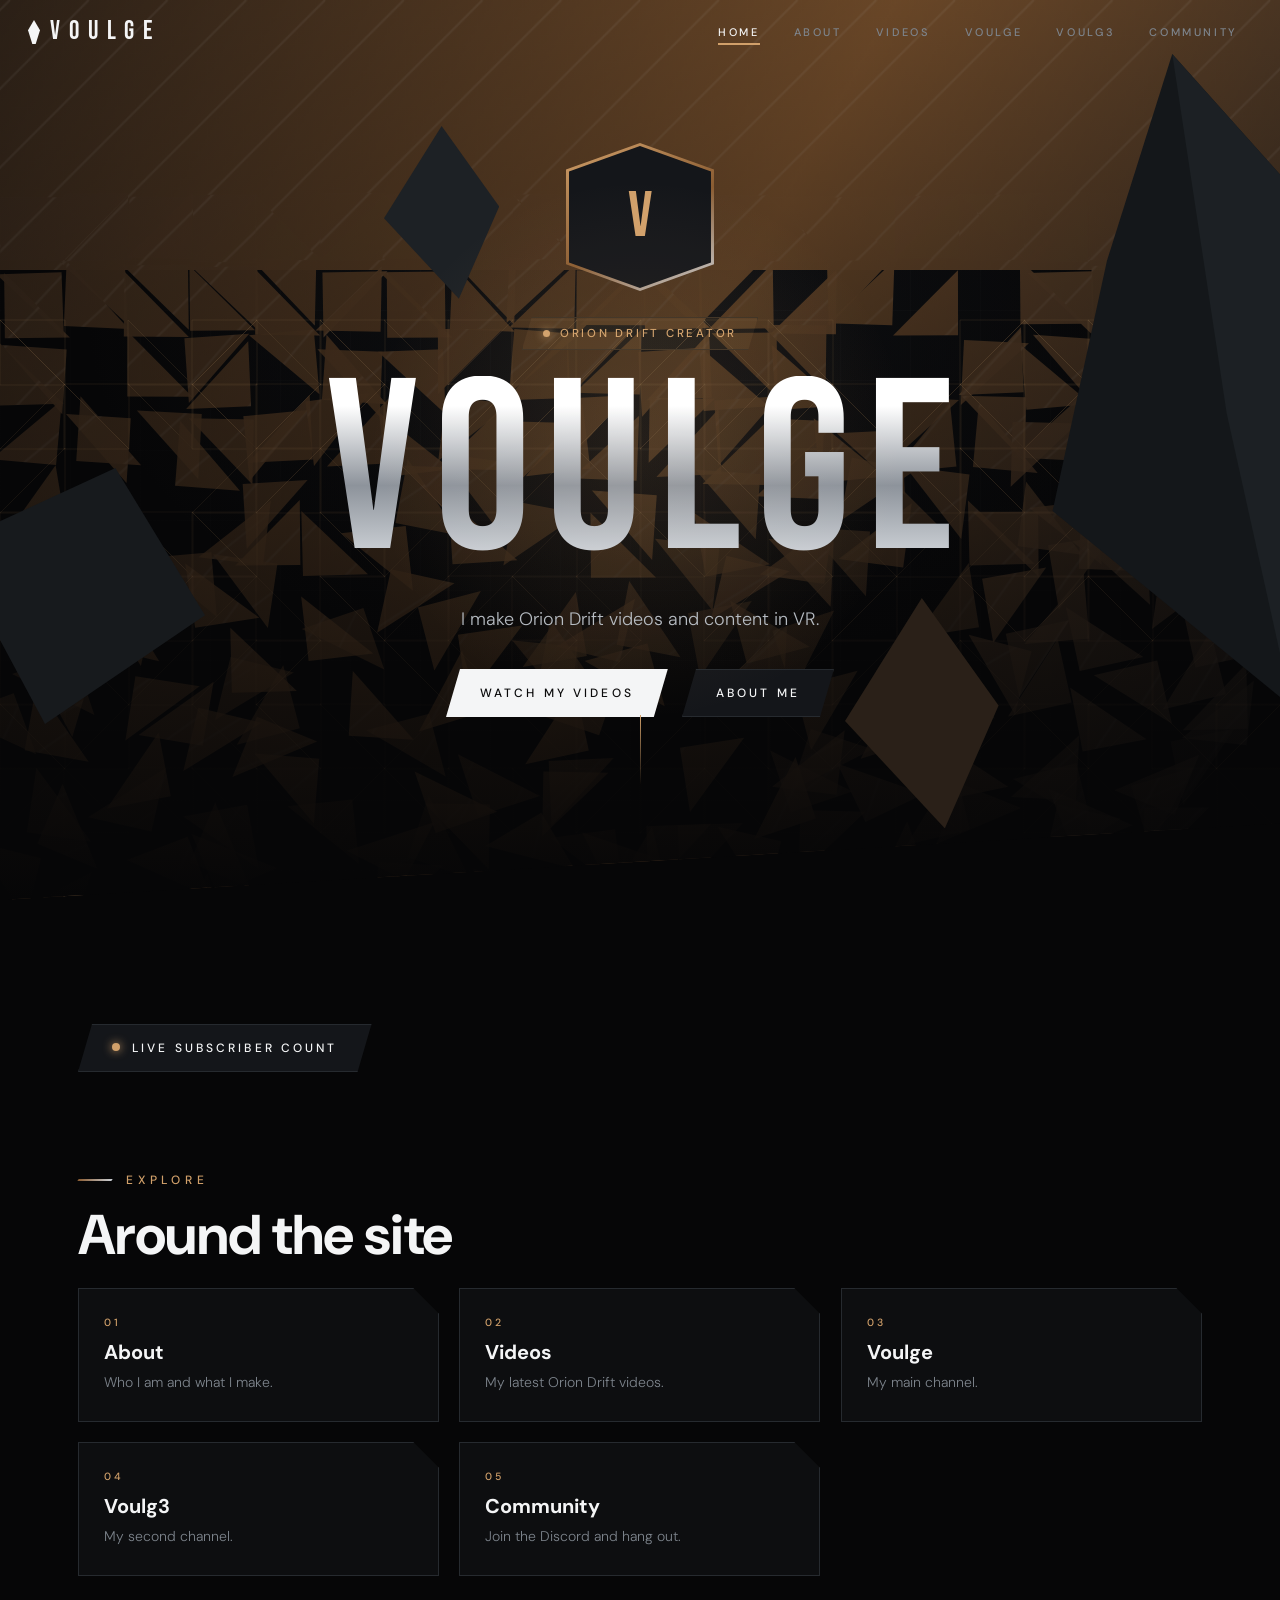
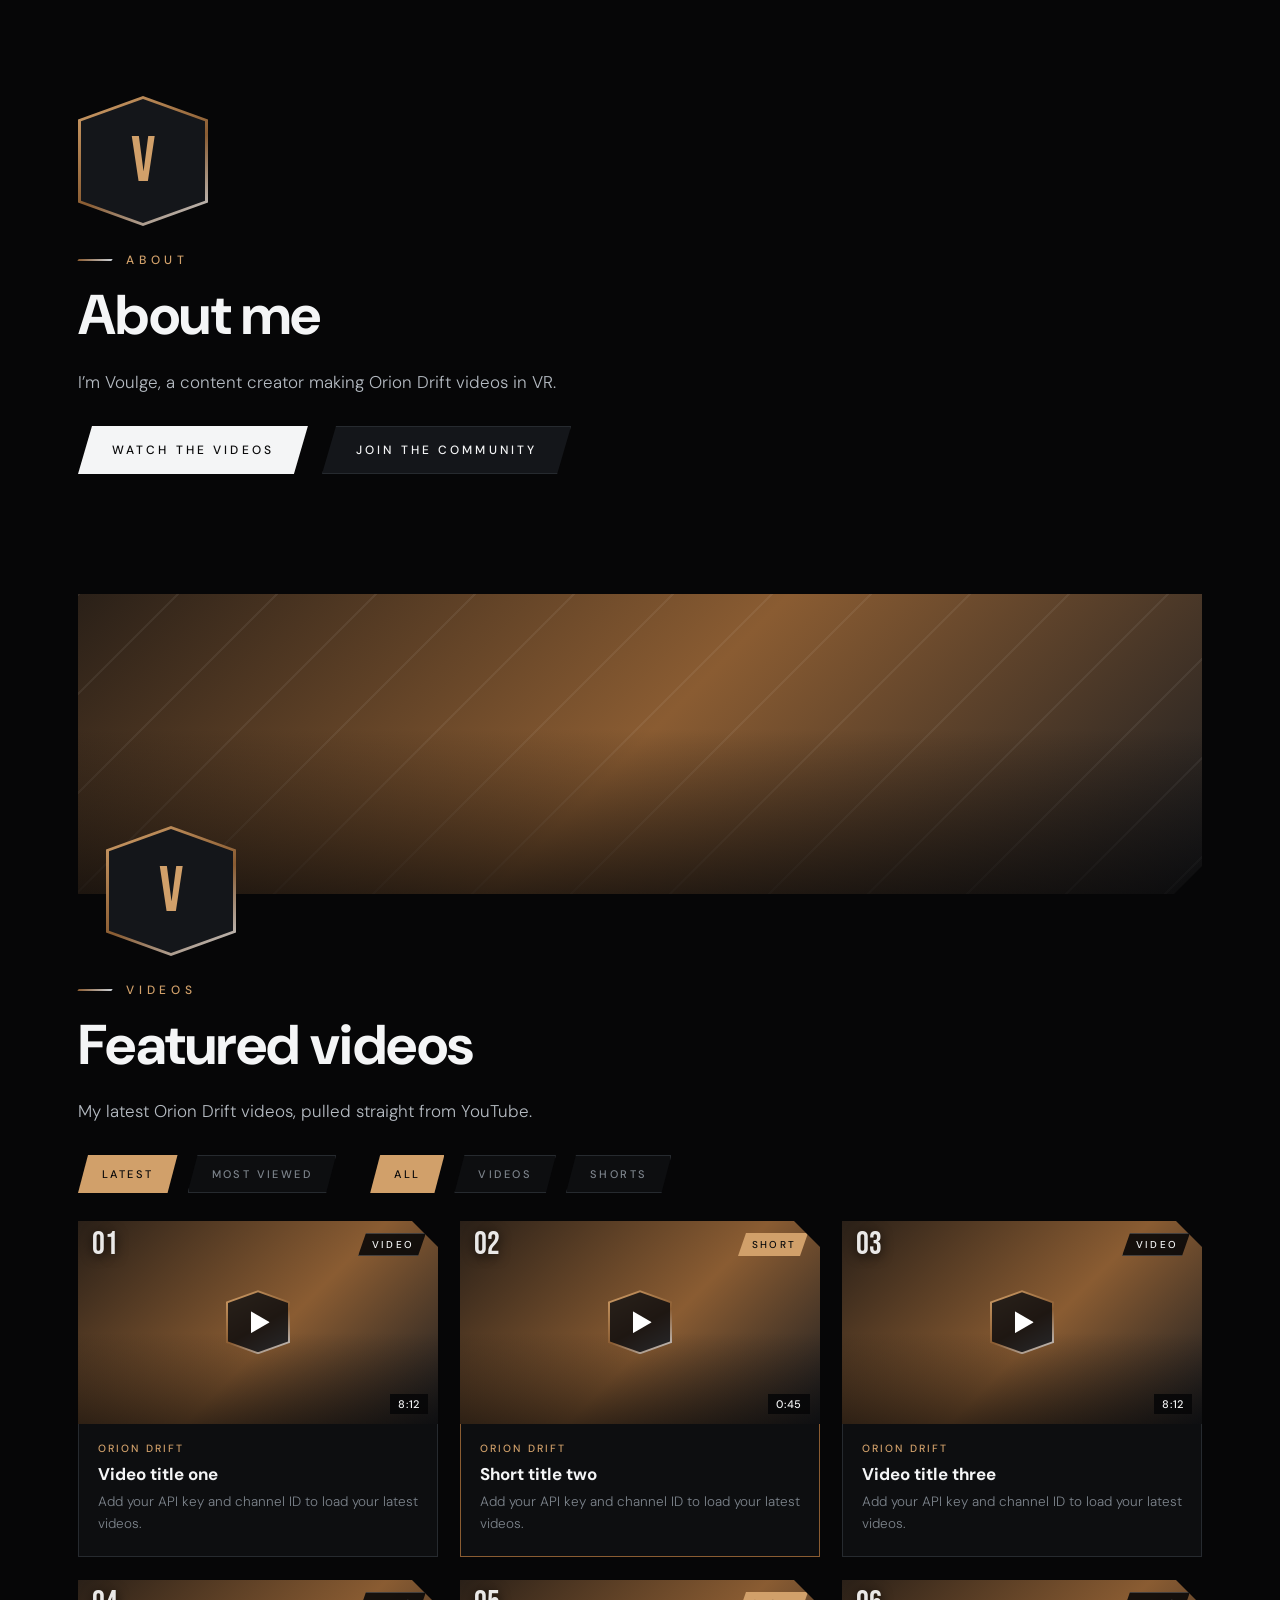
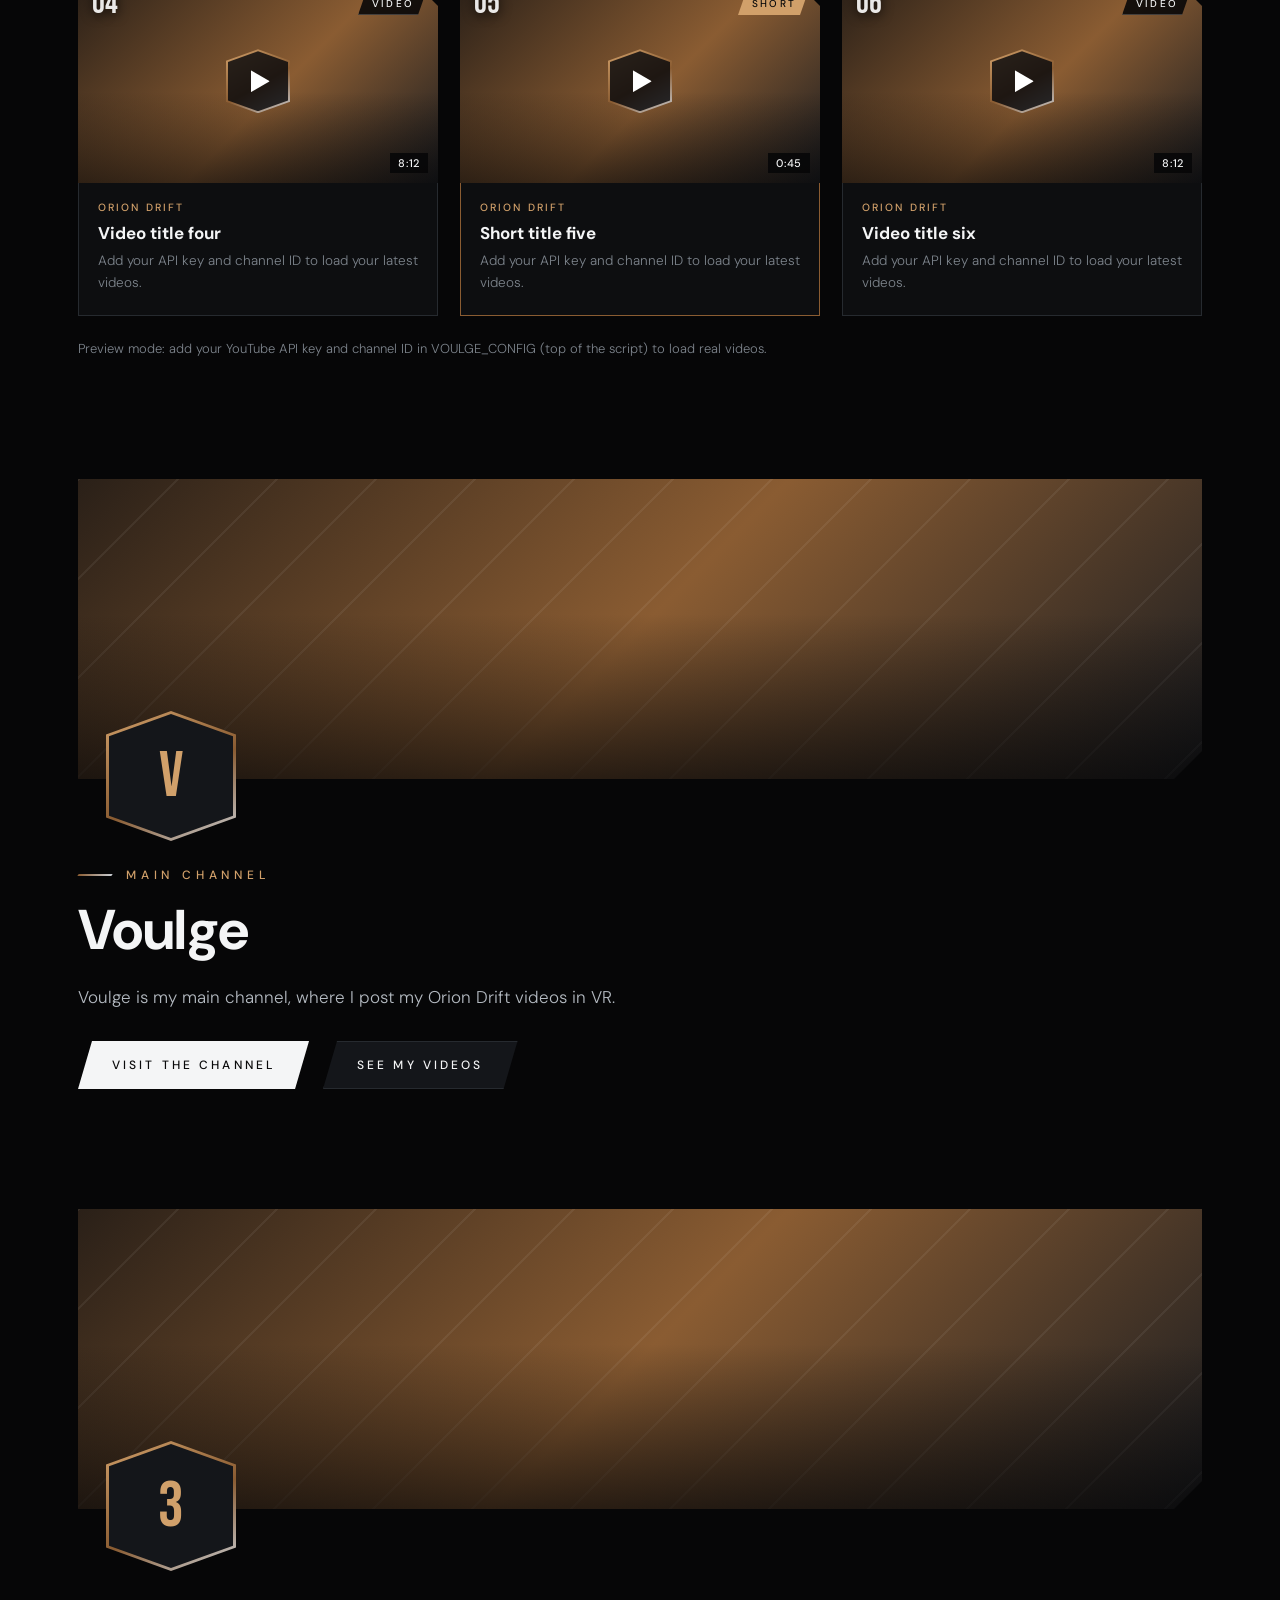
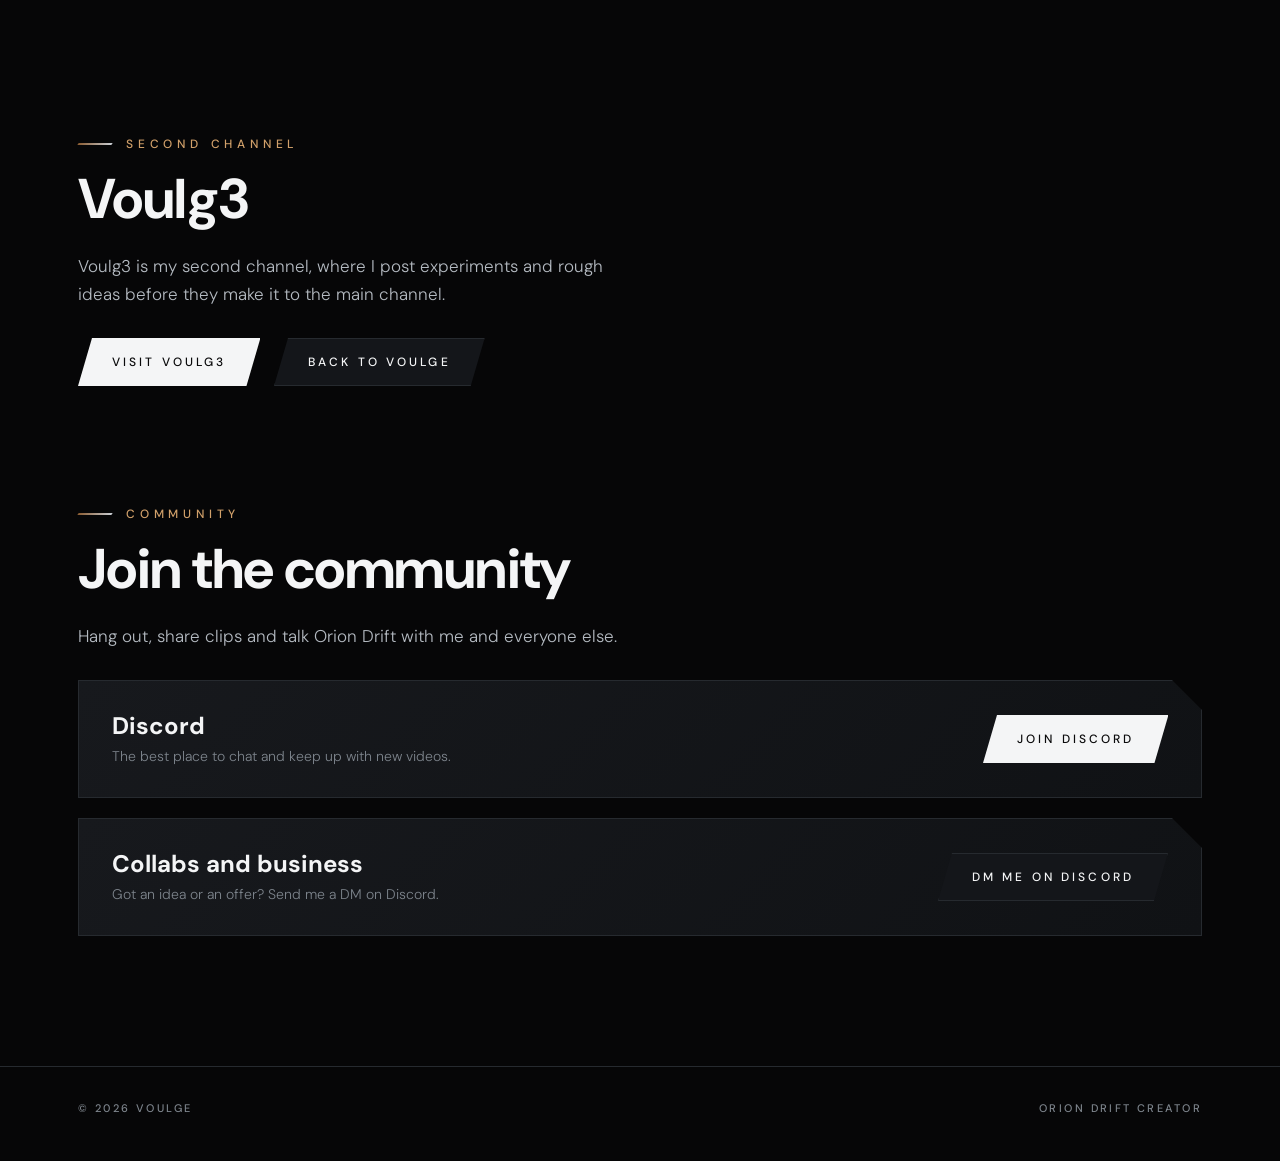
==== commit 36092fad: "Fix navigation links in index.html Removed duplicate 'Live' link from navigation." ====
--- a/index.html
+++ b/index.html
@@ -16,7 +16,7 @@
 <div id="glow"></div><div id="prog"></div>
 <header id="hd">
   <a class="logo" href="#home"><svg viewBox="0 0 14 28"><path d="M7 0 14 12 9 28H5L0 12Z" fill="#f4f5f6"/></svg>VOULGE</a>
-  <nav id="nv"><a href="#home">Home</a><a href="#about">About</a><a href="#videos">Videos</a><a href="/live">Live</a><a href="#voulge">Voulge</a><a href="#voulg3">Voulg3</a><a href="#community">Community</a></nav>
+  <nav id="nv"><a href="#home">Home</a><a href="#about">About</a><a href="#videos">Videos</a><a href="#voulge">Voulge</a><a href="#voulg3">Voulg3</a><a href="#community">Community</a></nav>
   <button class="mb" id="mn" aria-label="Menu"><i></i><i></i><i></i></button>
 </header>
 
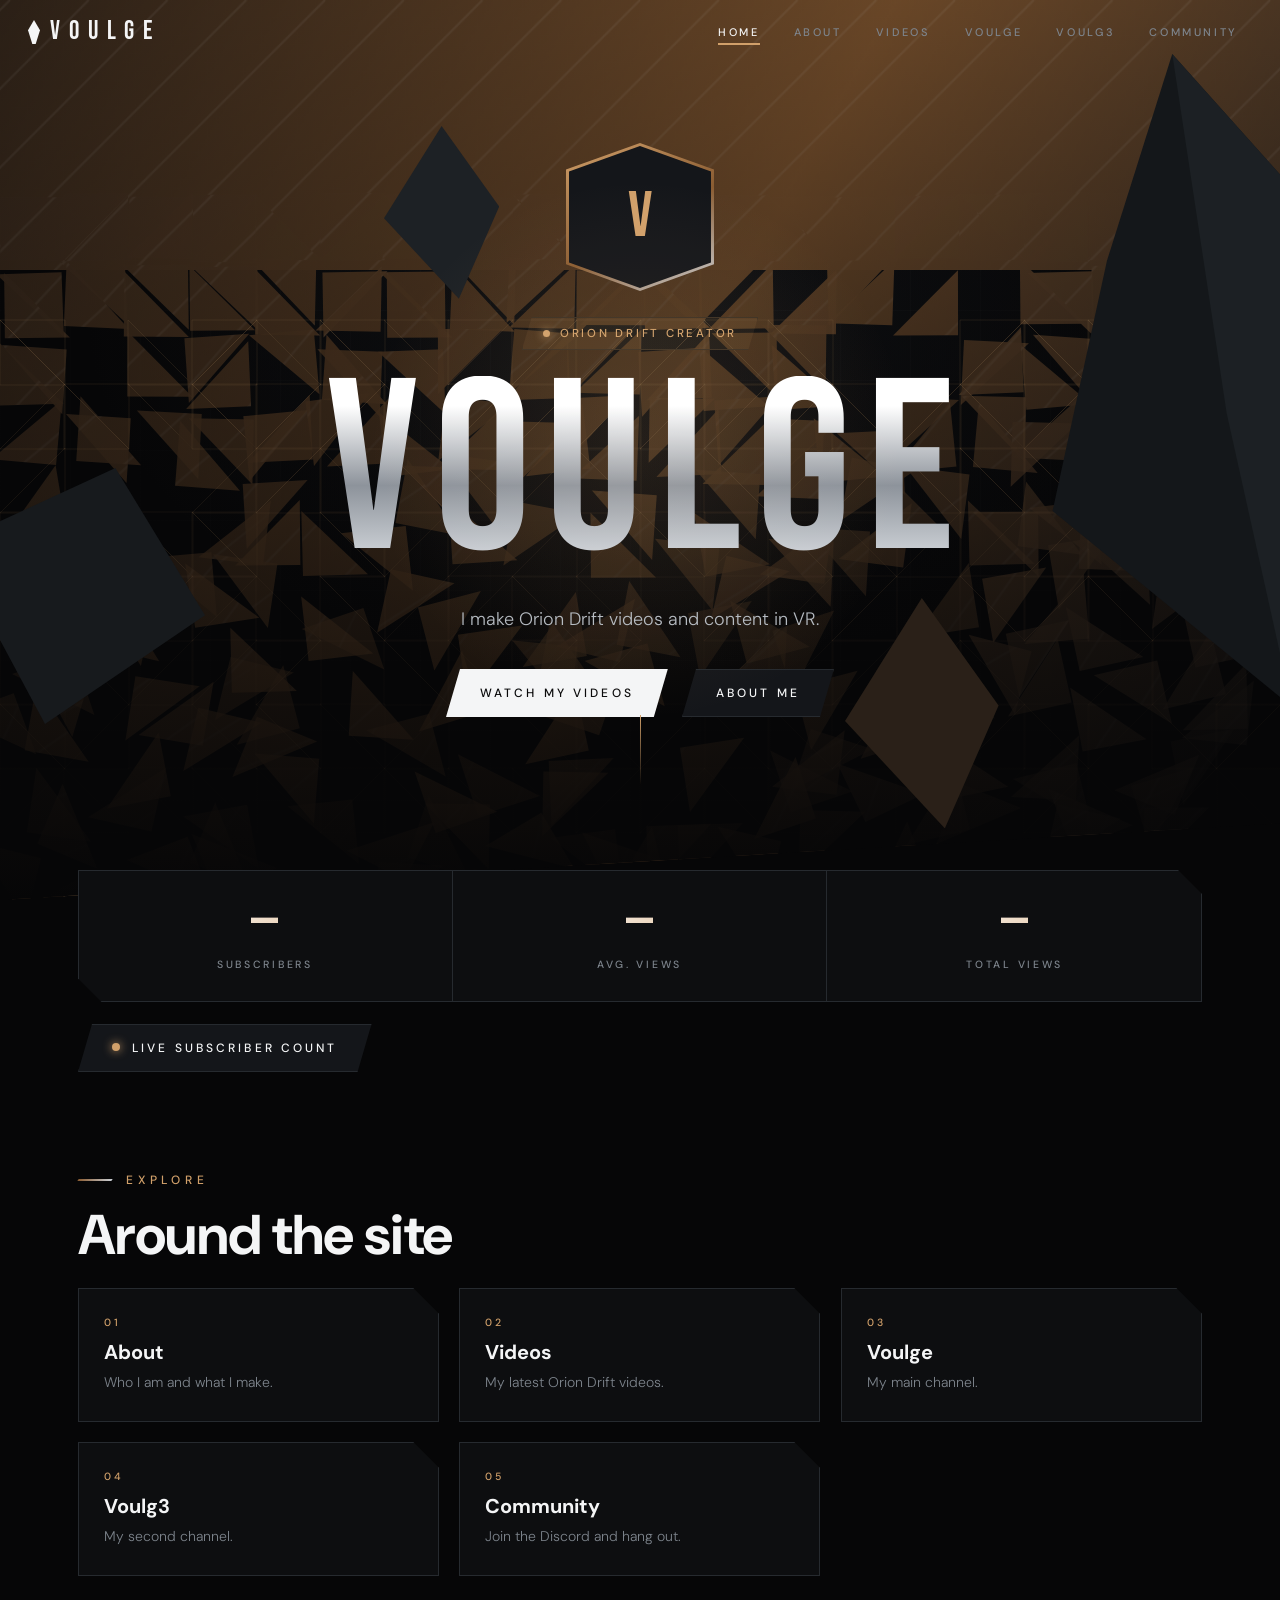
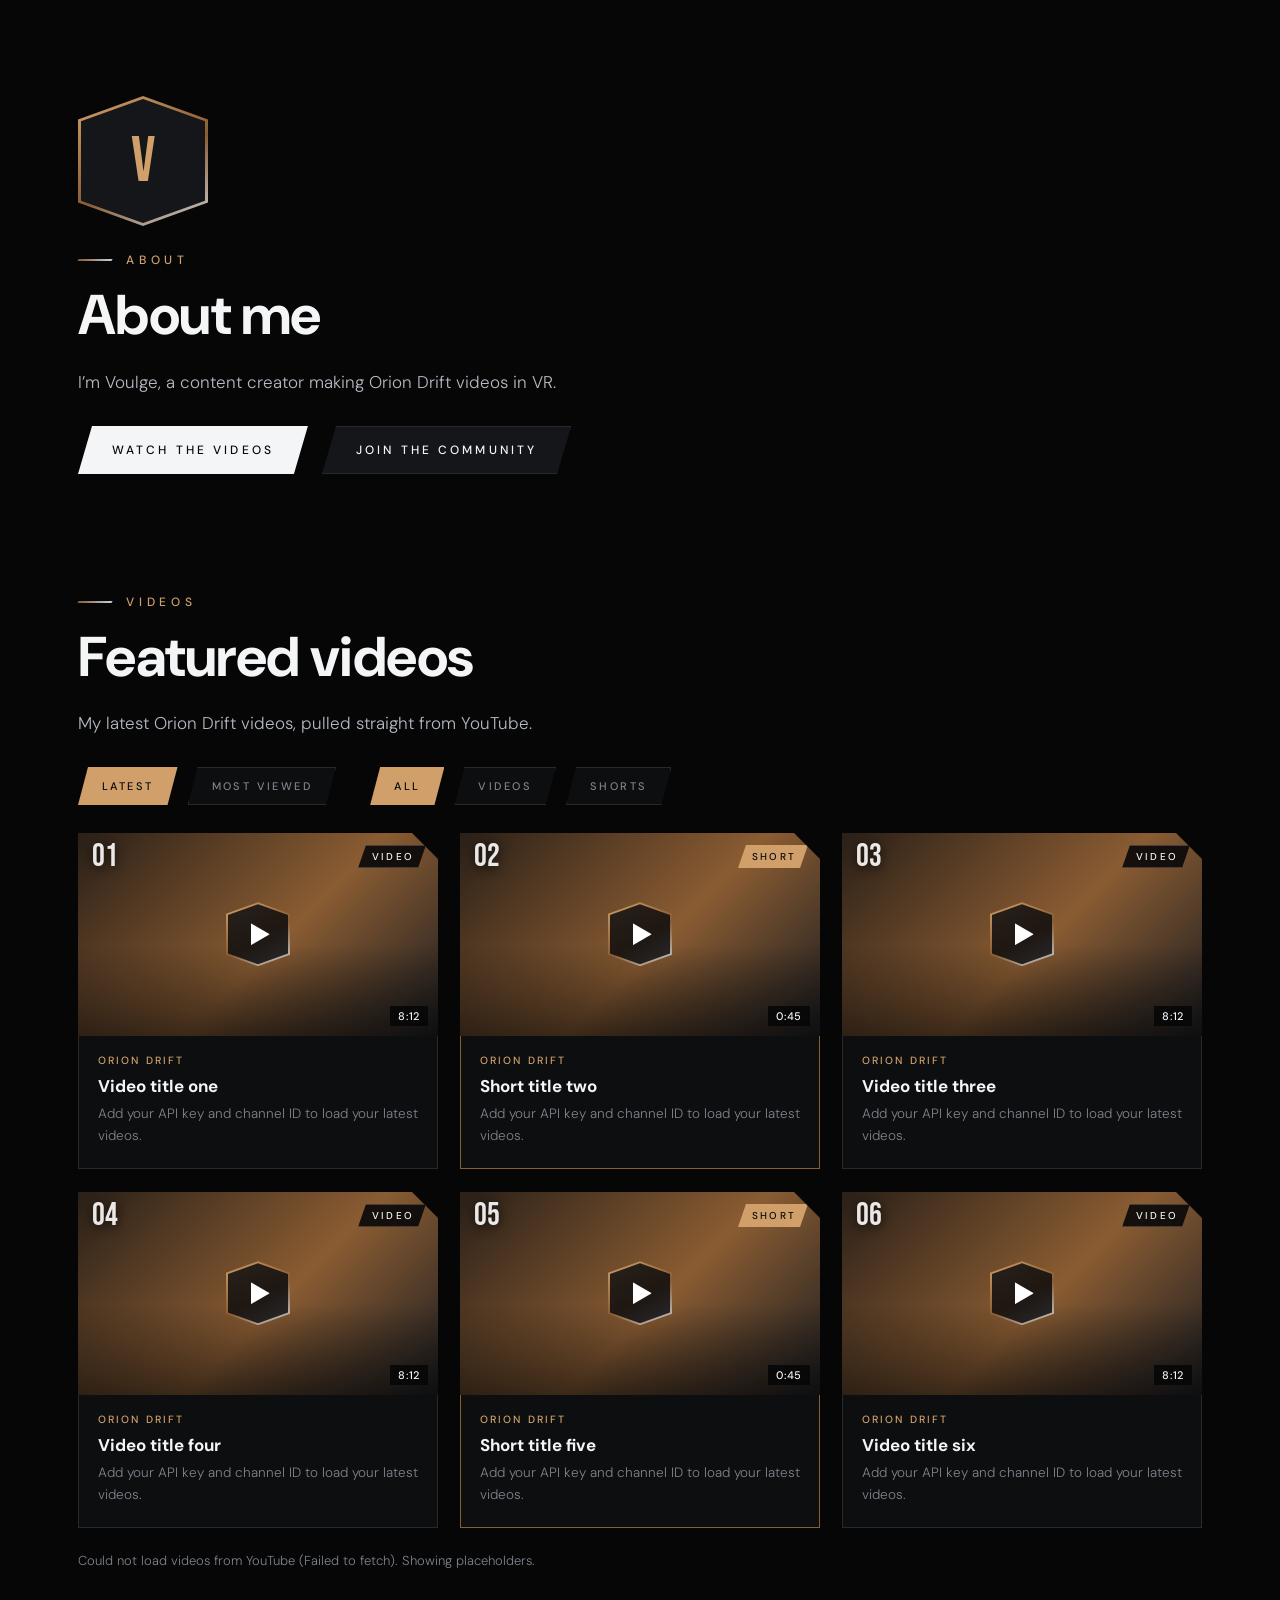
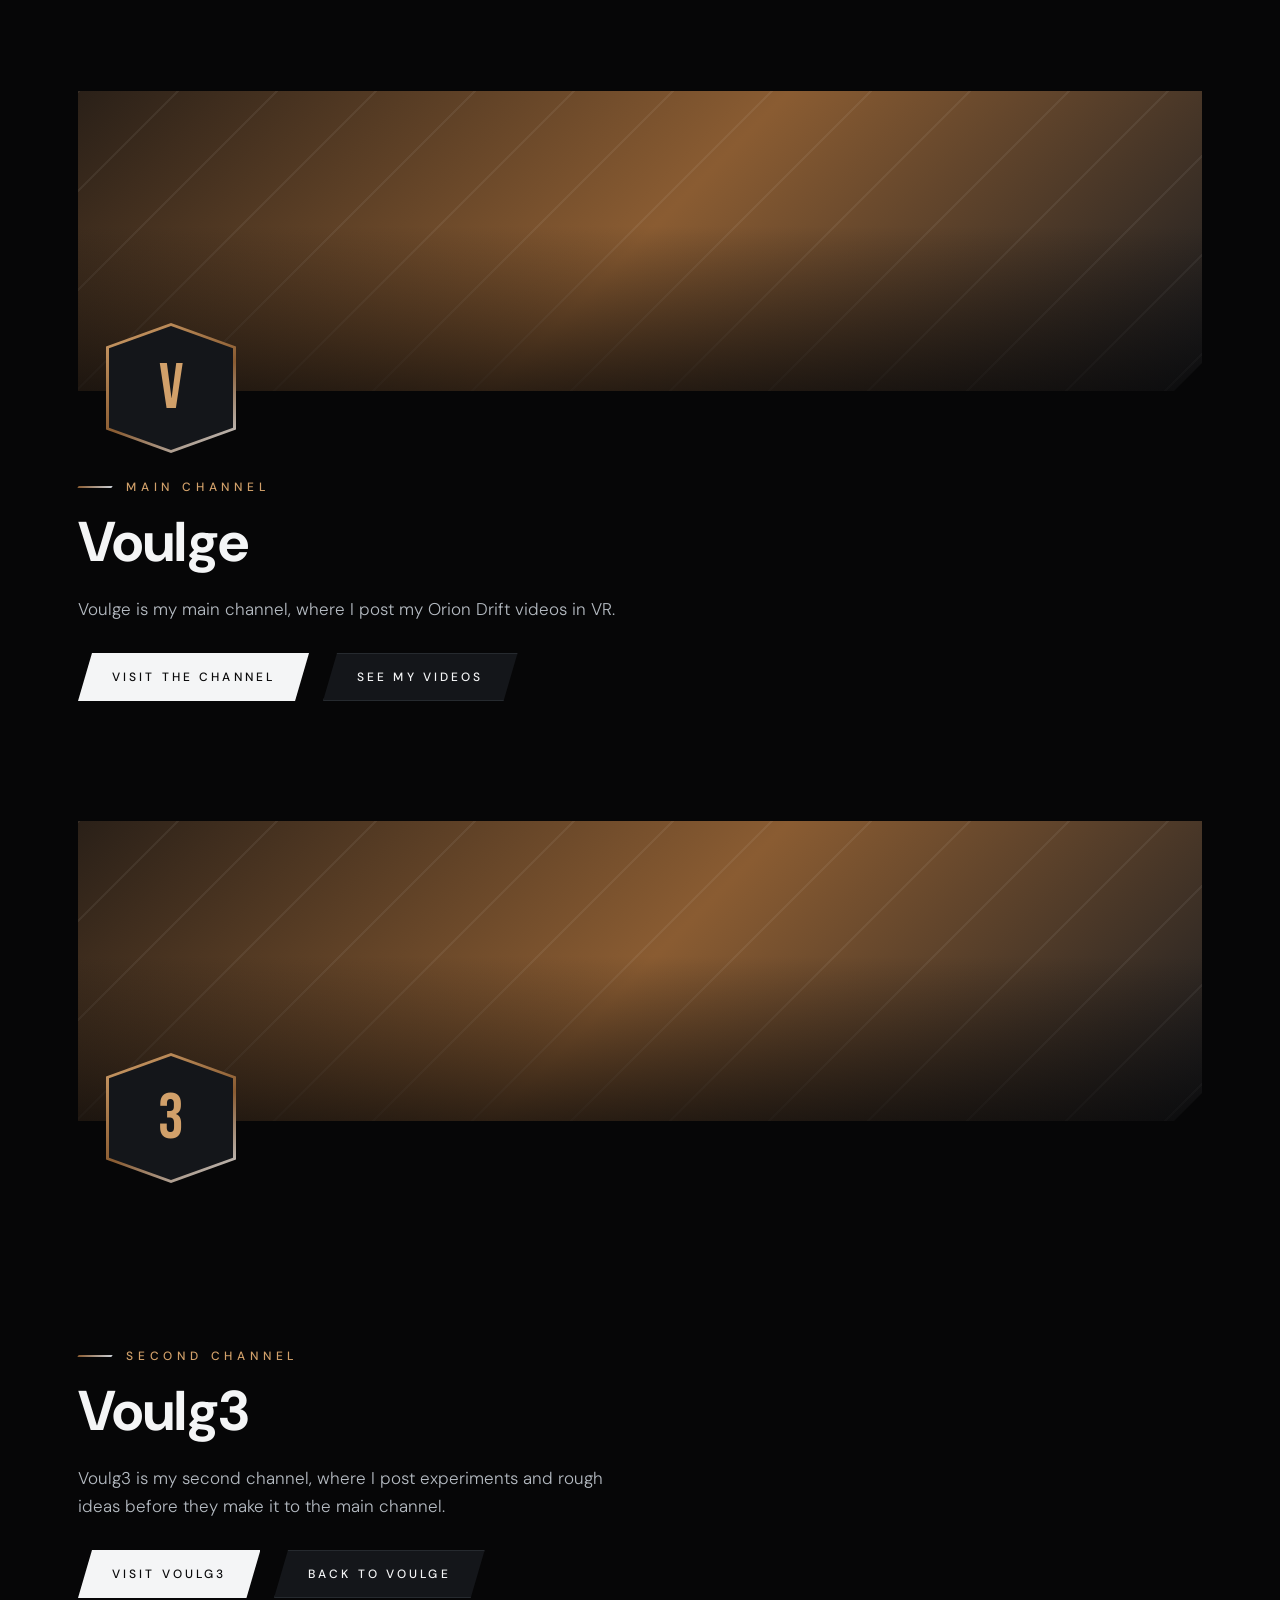
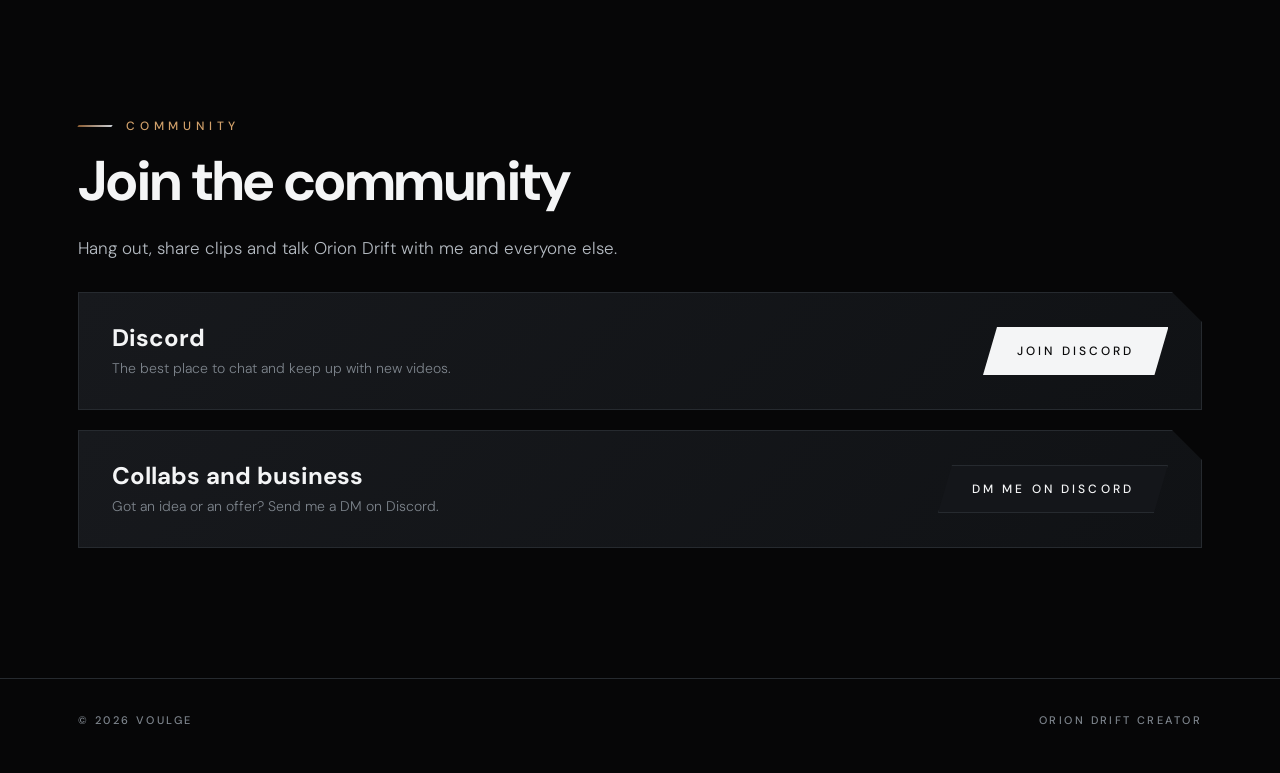
==== commit afb579d3: "Update stylesheet and script version numbers" ====
--- a/index.html
+++ b/index.html
@@ -10,7 +10,7 @@
 <script>document.documentElement.className+=" js";setTimeout(function(){if(!window.VOULGE_READY)document.documentElement.className=document.documentElement.className.replace(" js","")},2500)</script>
 <link rel="preconnect" href="https://fonts.googleapis.com">
 <link rel="stylesheet" href="https://fonts.googleapis.com/css2?family=Bebas+Neue&family=DM+Sans:wght@300;400;500;700&display=swap">
-<link rel="stylesheet" href="style.css?v=12">
+<link rel="stylesheet" href="style.css?v=13">
 </head>
 <body>
 <div id="glow"></div><div id="prog"></div>
@@ -76,8 +76,6 @@
 <!-- 3. VIDEOS (YouTube API) -->
 <div class="page" id="videos">
 <section class="s"><div class="wrap">
-  <div class="chb rv" data-k="bannerVideos"><img alt="Videos banner"></div>
-  <div class="pfp sm chp rv" data-k="pfpVideos"><div class="pi"><b>V</b><img alt="Voulge profile picture"></div></div>
   <div class="eb rv">Videos</div>
   <h2 class="rv" style="--d:1">Featured videos</h2>
   <p class="lead rv" style="--d:2">My latest Orion Drift videos, pulled straight from YouTube.</p>
@@ -131,6 +129,6 @@
 <footer><div class="wrap"><span>© 2026 Voulge</span><span>Orion Drift creator</span></div></footer>
 
 <script src="config.js?v=13"></script>
-<script src="script.js?v=13"></script>
+<script src="script.js?v=14"></script>
 </body>
 </html>
